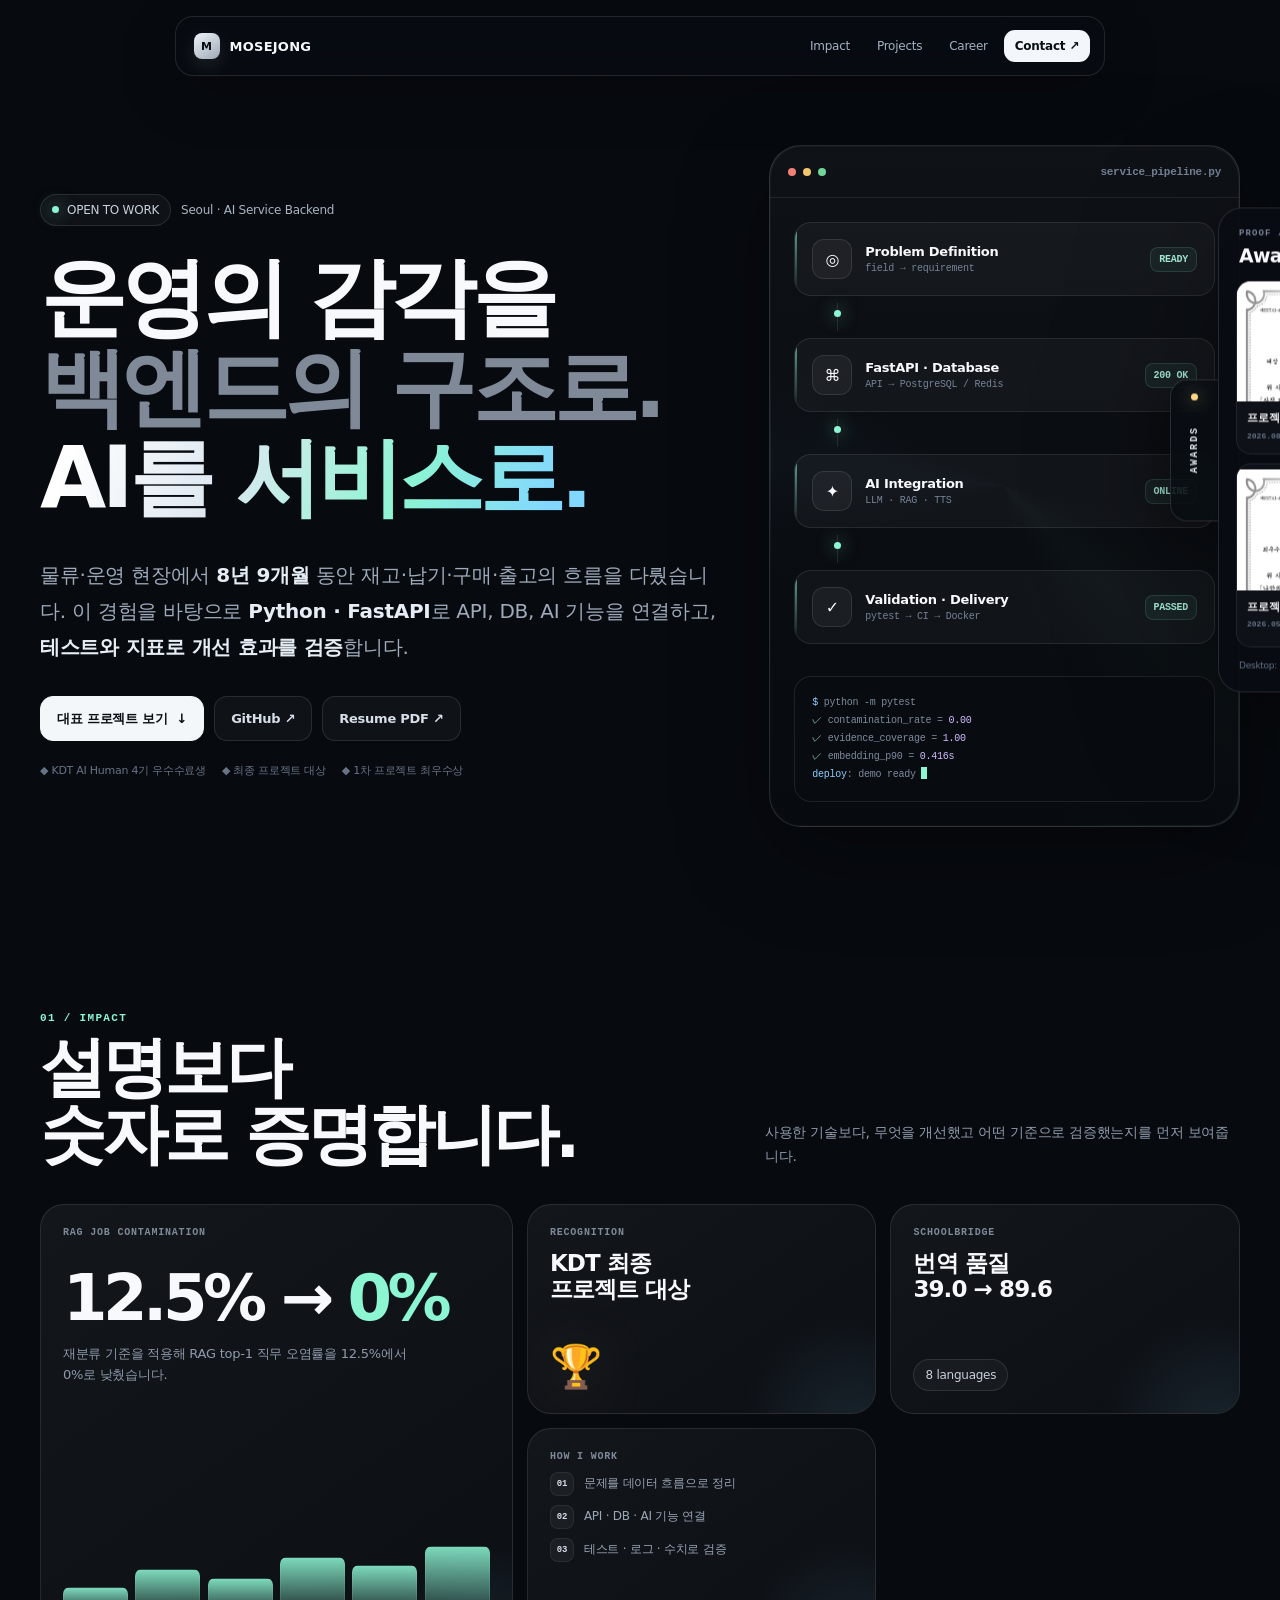
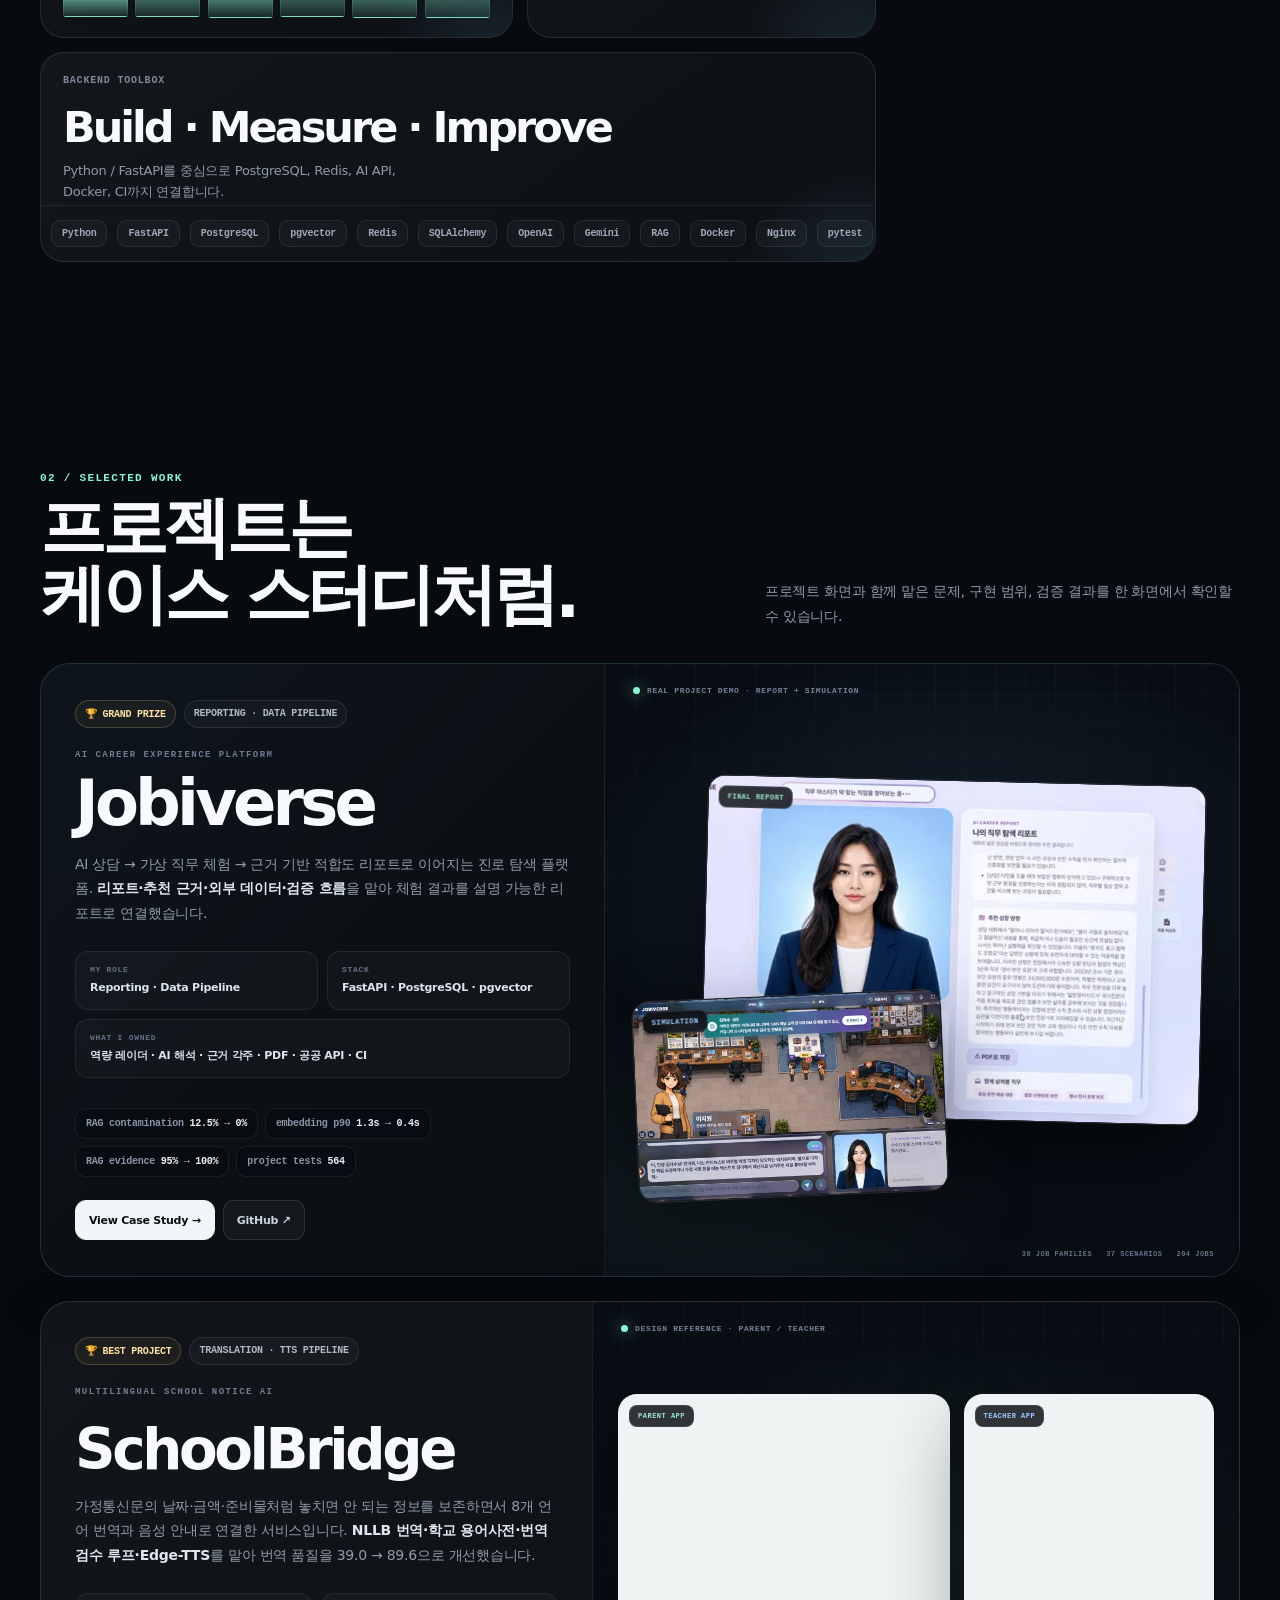
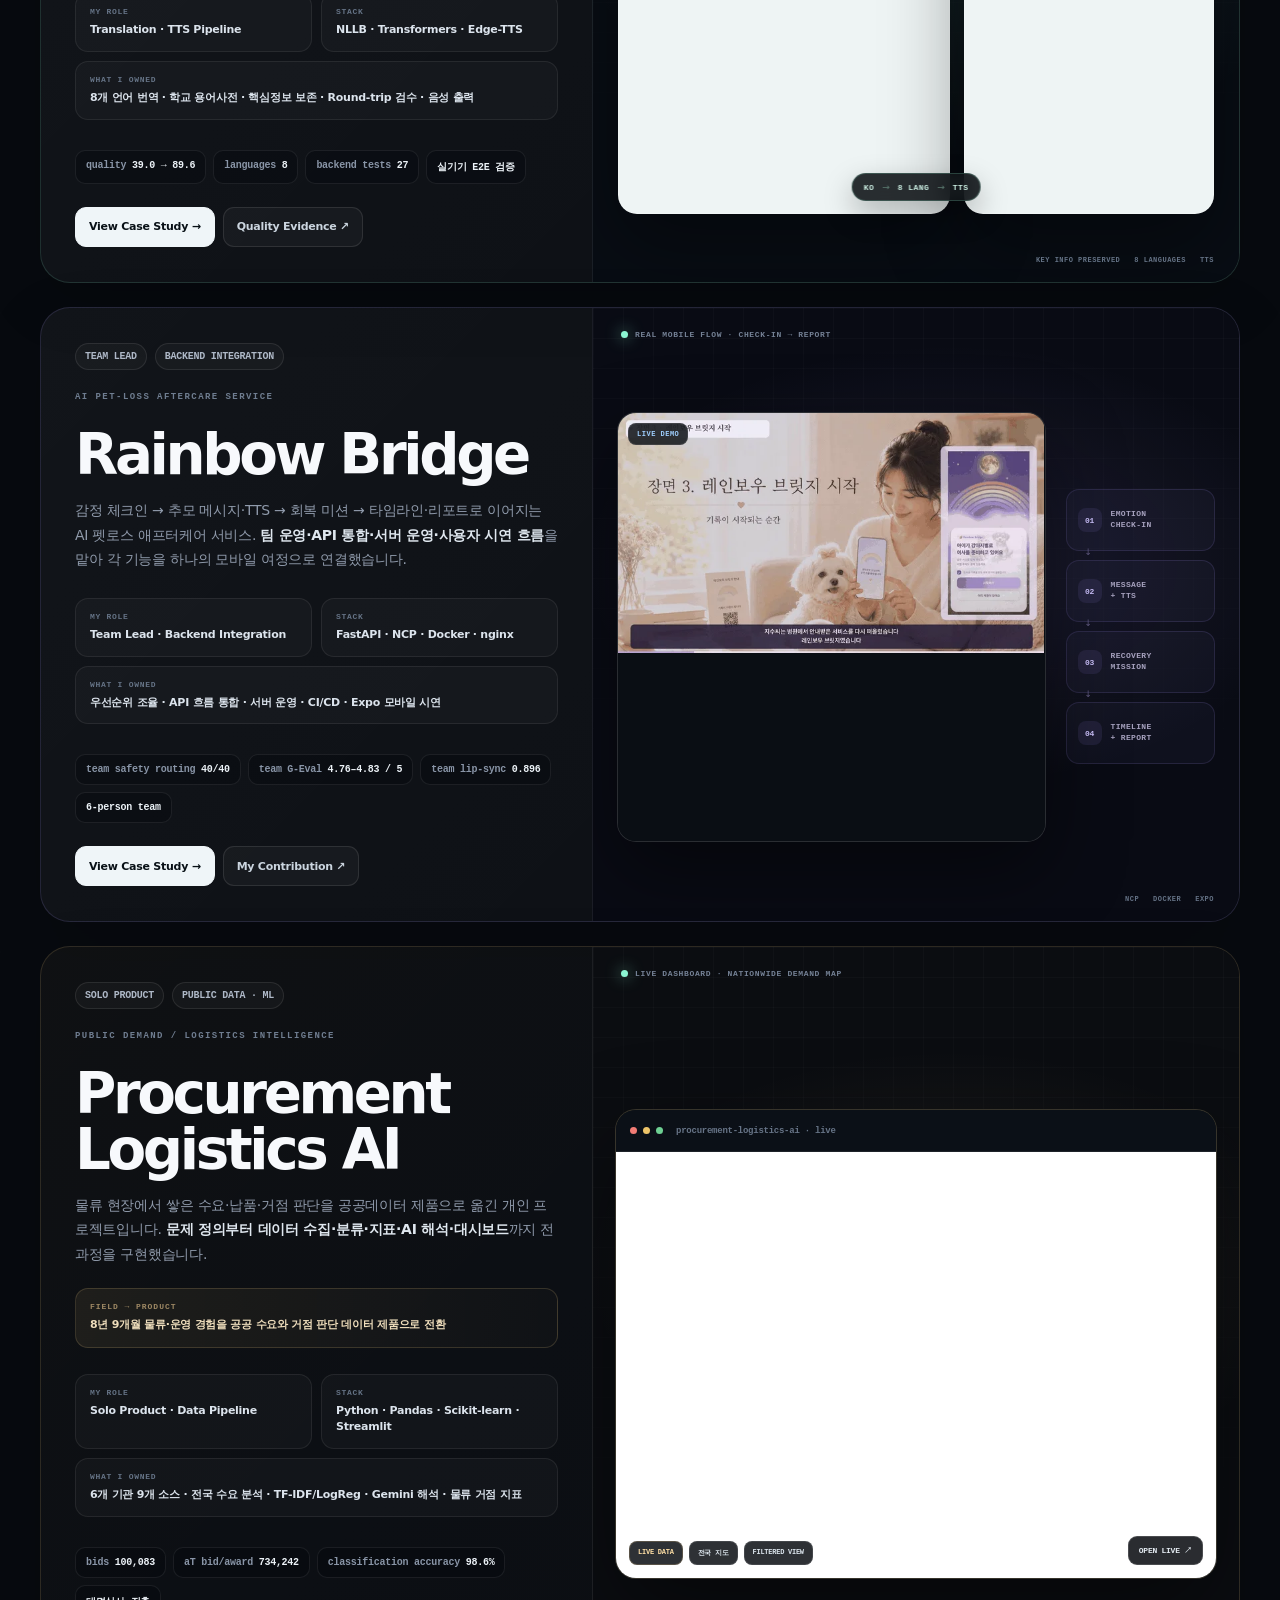
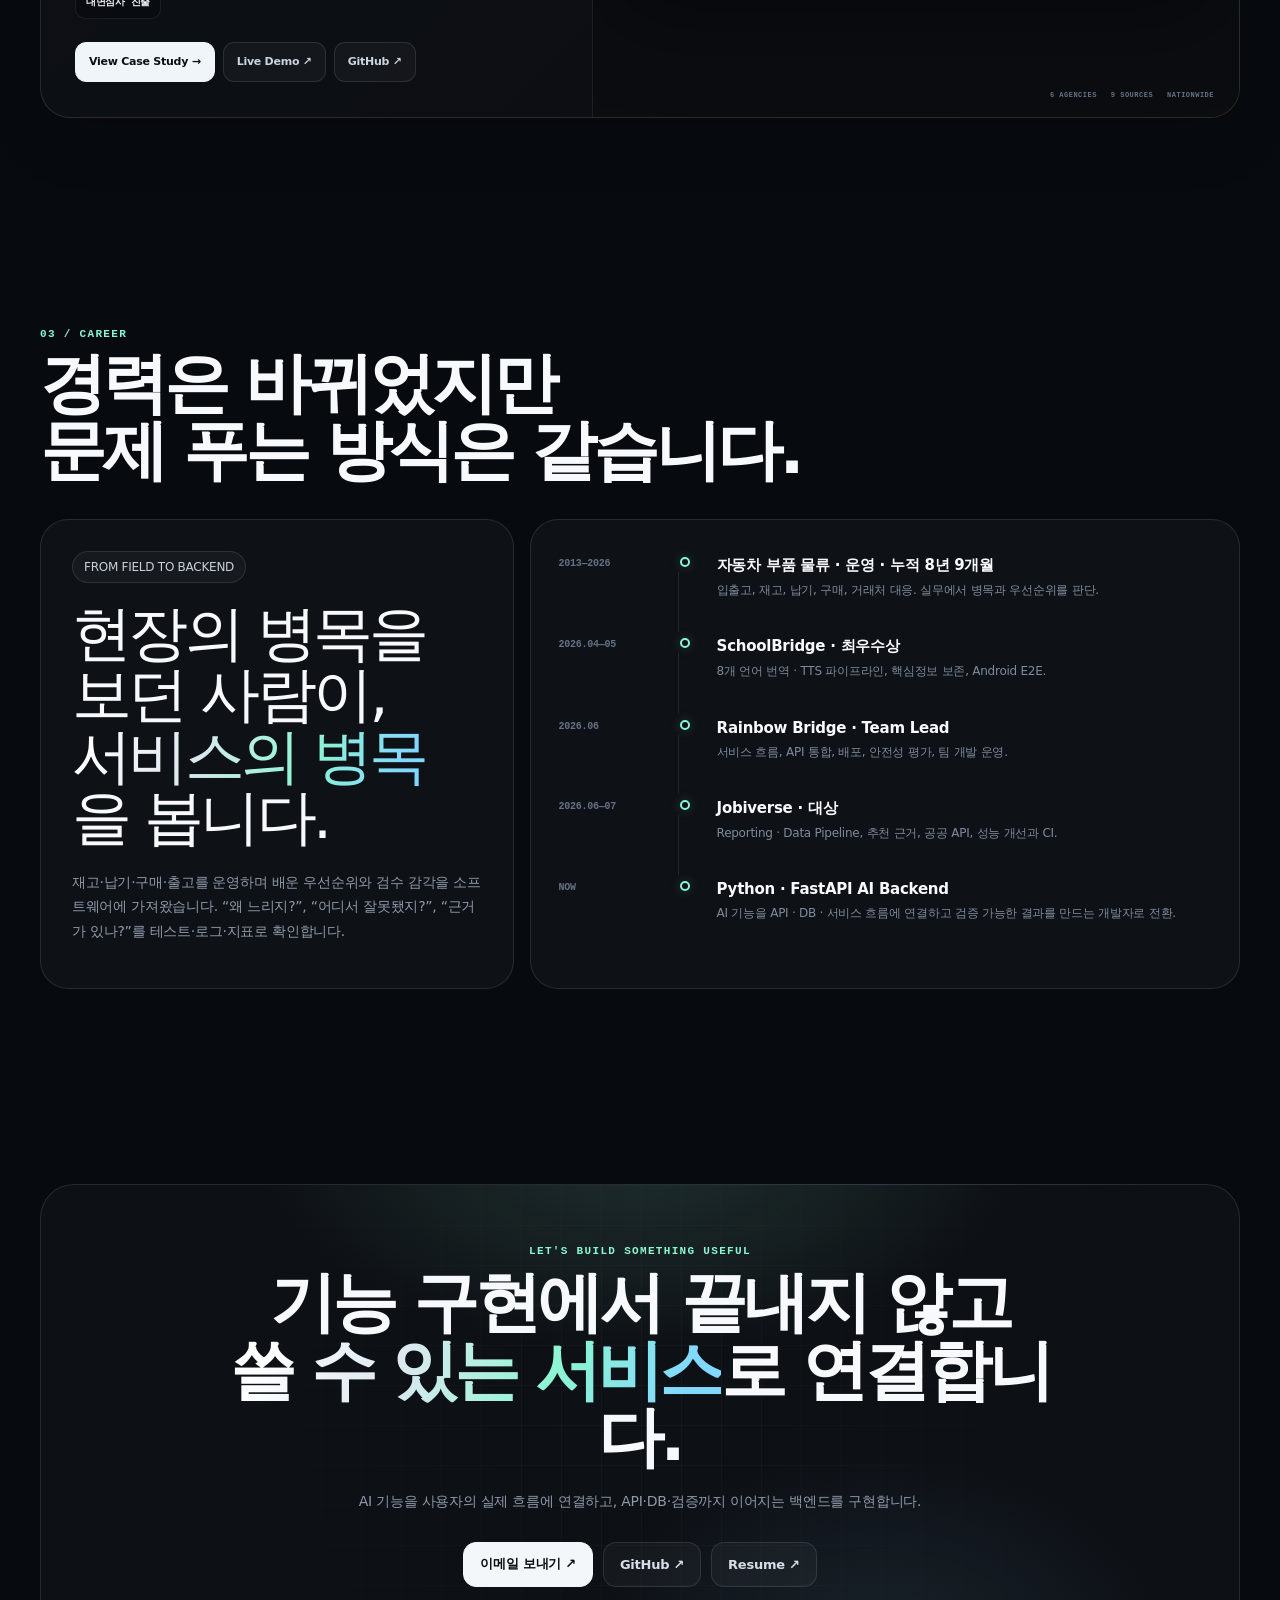
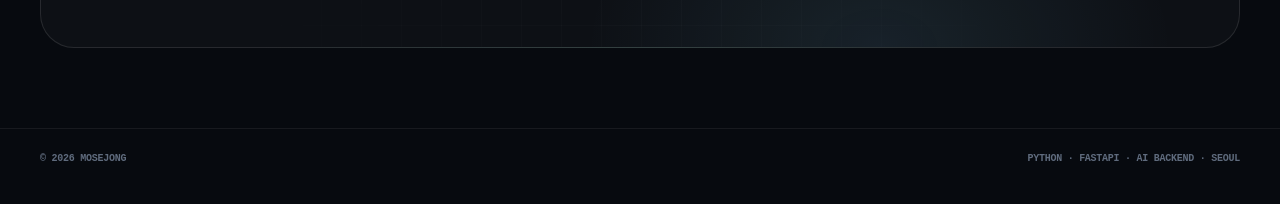
==== index.html @ 91897ea2 "copy: tighten accuracy and ownership wording" ====
<!doctype html>
<html lang="ko">
<head>
  <meta charset="utf-8" />
  <meta name="viewport" content="width=device-width,initial-scale=1,viewport-fit=cover" />
  <meta name="theme-color" content="#070a0f" />
  <meta name="description" content="물류·운영 경험을 바탕으로 Python · FastAPI로 API, DB, AI 기능을 연결하고 테스트와 수치로 검증하는 AI 백엔드 개발자 모세종의 포트폴리오." />
  <meta property="og:title" content="모세종 | Python · FastAPI AI Backend Developer" />
  <meta property="og:description" content="물류·운영 경험을 바탕으로 Python · FastAPI로 API, DB, AI 기능을 연결하고 테스트와 수치로 검증하는 AI 백엔드 개발자 포트폴리오." />
  <title>모세종 | Python · FastAPI AI Backend Developer</title>

  <style>
    :root{
      --bg:#070a0f;
      --bg-soft:#0b1017;
      --panel:rgba(255,255,255,.050);
      --panel-2:rgba(255,255,255,.032);
      --line:rgba(255,255,255,.105);
      --line-strong:rgba(255,255,255,.18);
      --text:#f7f9fc;
      --muted:#95a0b1;
      --muted-2:#657184;
      --mint:#8cf5d2;
      --cyan:#82d7ff;
      --violet:#aa97ff;
      --amber:#ffd68a;
      --pink:#ff9cb0;
      --radius:28px;
      --shadow:0 28px 90px rgba(0,0,0,.35);
      --mx:50vw;
      --my:30vh;
    }
    *{box-sizing:border-box}
    html{scroll-behavior:smooth;background:var(--bg)}
    body{
      margin:0;color:var(--text);background:var(--bg);
      font-family:Inter, Pretendard, "Noto Sans KR", ui-sans-serif, system-ui, -apple-system, BlinkMacSystemFont, "Segoe UI", sans-serif;
      letter-spacing:-.016em;overflow-x:hidden;
    }
    ::selection{background:rgba(140,245,210,.23);color:#fff}
    a{color:inherit;text-decoration:none}
    button,a{ -webkit-tap-highlight-color:transparent }
    .page-noise,.page-grid,.spotlight{position:fixed;inset:0;pointer-events:none}
    .page-grid{
      z-index:-3;opacity:.36;
      background-image:
        linear-gradient(rgba(255,255,255,.035) 1px,transparent 1px),
        linear-gradient(90deg,rgba(255,255,255,.035) 1px,transparent 1px);
      background-size:64px 64px;
      mask-image:linear-gradient(to bottom,rgba(0,0,0,.8),transparent 72%);
    }
    .spotlight{
      z-index:-2;
      background:
        radial-gradient(700px circle at var(--mx) var(--my),rgba(130,215,255,.10),transparent 42%),
        radial-gradient(520px circle at calc(var(--mx) - 220px) calc(var(--my) + 110px),rgba(140,245,210,.075),transparent 44%),
        radial-gradient(720px circle at 88% 3%,rgba(170,151,255,.09),transparent 45%);
    }
    .page-noise{
      z-index:9999;opacity:.18;mix-blend-mode:soft-light;
      background-image:url("data:image/svg+xml,%3Csvg viewBox='0 0 180 180' xmlns='http://www.w3.org/2000/svg'%3E%3Cfilter id='n'%3E%3CfeTurbulence type='fractalNoise' baseFrequency='.92' numOctaves='4' stitchTiles='stitch'/%3E%3C/filter%3E%3Crect width='100%25' height='100%25' filter='url(%23n)' opacity='.10'/%3E%3C/svg%3E")
    }

    .wrap{width:min(1200px,calc(100% - 40px));margin-inline:auto}
    .pill{display:inline-flex;align-items:center;gap:8px;padding:8px 11px;border:1px solid var(--line);border-radius:999px;background:rgba(255,255,255,.035);font-size:12px;color:#c8d0db}
    .dot{width:7px;height:7px;border-radius:50%;background:var(--mint);box-shadow:0 0 18px rgba(140,245,210,.9)}
    .nav{
      position:fixed;top:16px;left:50%;transform:translateX(-50%);z-index:60;width:min(930px,calc(100% - 28px));
      border:1px solid rgba(255,255,255,.11);background:rgba(9,13,19,.66);backdrop-filter:blur(20px) saturate(1.2);
      border-radius:18px;box-shadow:0 18px 55px rgba(0,0,0,.22)
    }
    .nav-in{height:58px;padding:0 14px 0 18px;display:flex;align-items:center;justify-content:space-between}
    .brand{display:flex;align-items:center;gap:10px;font-weight:900;font-size:13px;letter-spacing:.02em}
    .brand-mark{width:26px;height:26px;border-radius:8px;display:grid;place-items:center;background:linear-gradient(145deg,#eef3f7,#9ea8b7);color:#080b10;font-size:11px;box-shadow:0 7px 20px rgba(255,255,255,.10)}
    .nav-links{display:flex;align-items:center;gap:5px}
    .nav-links a{padding:9px 11px;border-radius:11px;color:#a7b1bf;font-size:12px;transition:.2s}
    .nav-links a:hover{color:#fff;background:rgba(255,255,255,.055)}
    .nav-links .contact{color:#091015;background:#f3f7fb;font-weight:800}
    .nav-links .contact:hover{color:#091015;background:#fff}

    .hero{min-height:100svh;padding:145px 0 80px;display:flex;align-items:center}
    .hero-grid{display:grid;grid-template-columns:1.18fr .82fr;gap:52px;align-items:center}
    .hero-kicker{display:flex;align-items:center;gap:10px;margin-bottom:24px}
    .hero-kicker span:last-child{font-size:12px;color:#aab5c3}
    h1{
      margin:0;font-size:clamp(54px,7.6vw,108px);line-height:.94;letter-spacing:-.072em;font-weight:900;max-width:860px
    }
    .hero-muted{color:#7f8998}
    .hero-accent{
      background:linear-gradient(110deg,#fff 6%,#dfe8f1 34%,var(--mint) 66%,var(--cyan) 92%);
      -webkit-background-clip:text;background-clip:text;color:transparent
    }
    .hero-copy{font-size:clamp(16px,1.7vw,20px);line-height:1.8;color:#9faaba;max-width:720px;margin:28px 0 31px}
    .hero-copy strong{color:#e6edf4;font-weight:700}
    .hero-actions{display:flex;gap:10px;flex-wrap:wrap}
    .btn{
      display:inline-flex;align-items:center;justify-content:center;gap:9px;min-height:45px;padding:0 16px;border-radius:13px;
      border:1px solid var(--line);font-weight:800;font-size:13px;transition:.22s cubic-bezier(.2,.8,.2,1)
    }
    .btn.primary{background:#f4f7fa;color:#0a0e13;border-color:#f4f7fa}
    .btn.ghost{background:rgba(255,255,255,.035);color:#d7dee8}
    .btn:hover{transform:translateY(-2px);box-shadow:0 13px 35px rgba(0,0,0,.28)}
    .micro{margin-top:22px;color:#687486;font-size:11px;display:flex;gap:16px;flex-wrap:wrap}
    .micro span{display:inline-flex;align-items:center;gap:6px}
    .micro svg{opacity:.65}

    .system-card{
      border-radius:32px;border:1px solid var(--line);background:
        linear-gradient(180deg,rgba(255,255,255,.07),rgba(255,255,255,.022));
      box-shadow:var(--shadow);overflow:hidden;position:relative;min-height:610px;isolation:isolate
    }
    .system-card:before{
      content:"";position:absolute;inset:-35%;z-index:-2;
      background:conic-gradient(from 20deg,transparent 0 22%,rgba(140,245,210,.10),transparent 42% 64%,rgba(130,215,255,.09),transparent 78%);
      animation:slowSpin 26s linear infinite
    }
    .system-card:after{
      content:"";position:absolute;inset:1px;border-radius:31px;z-index:-1;
      background:linear-gradient(180deg,rgba(7,10,15,.55),rgba(7,10,15,.88))
    }
    @keyframes slowSpin{to{transform:rotate(360deg)}}
    .windowbar{height:52px;border-bottom:1px solid rgba(255,255,255,.08);display:flex;align-items:center;justify-content:space-between;padding:0 18px}
    .lights{display:flex;gap:7px}.lights i{width:8px;height:8px;border-radius:50%;background:#3c4654}.lights i:nth-child(1){background:#f47f77}.lights i:nth-child(2){background:#f0c66f}.lights i:nth-child(3){background:#71d59a}
    .windowbar span{font:600 11px ui-monospace,SFMono-Regular,Menlo,monospace;color:#748094}
    .pipeline{padding:24px;display:grid;gap:14px}
    .node{
      border:1px solid rgba(255,255,255,.09);background:rgba(255,255,255,.036);border-radius:17px;padding:16px 17px;
      display:grid;grid-template-columns:40px 1fr auto;gap:13px;align-items:center;position:relative;overflow:hidden
    }
    .node:before{
      content:"";position:absolute;left:0;top:0;bottom:0;width:2px;background:linear-gradient(var(--mint),transparent);
      opacity:.65
    }
    .node-icon{width:40px;height:40px;border-radius:12px;border:1px solid rgba(255,255,255,.10);display:grid;place-items:center;background:rgba(255,255,255,.045);font-size:16px}
    .node strong{display:block;font-size:13px;margin-bottom:4px}
    .node small{display:block;color:#778397;font:500 10px ui-monospace,SFMono-Regular,Menlo,monospace}
    .node-state{font:700 10px ui-monospace,SFMono-Regular,Menlo,monospace;color:#a9f1d8;padding:6px 8px;border-radius:8px;background:rgba(140,245,210,.06);border:1px solid rgba(140,245,210,.14)}
    .flow-line{height:14px;position:relative}
    .flow-line:before{content:"";position:absolute;left:43px;top:-7px;bottom:-7px;width:1px;background:rgba(255,255,255,.10)}
    .flow-line:after{
      content:"";position:absolute;left:40px;top:0;width:7px;height:7px;border-radius:50%;background:var(--mint);
      box-shadow:0 0 18px rgba(140,245,210,.8);animation:flow 1.6s ease-in-out infinite
    }
    @keyframes flow{0%,100%{transform:translateY(-6px);opacity:.45}50%{transform:translateY(8px);opacity:1}}
    .console{
      margin:8px 24px 24px;border-radius:17px;border:1px solid rgba(255,255,255,.09);background:#080b10;padding:17px;
      font:500 10px/1.8 ui-monospace,SFMono-Regular,Menlo,monospace;color:#7f8b9d
    }
    .console .ok{color:#9fe7cc}.console .key{color:#8fcfff}.console .num{color:#d2bbff}
    .cursor{display:inline-block;width:6px;height:12px;background:#8cf5d2;vertical-align:-2px;animation:blink 1s steps(2) infinite}
    @keyframes blink{50%{opacity:0}}

    .section{padding:105px 0}
    .section-top{display:flex;align-items:flex-end;justify-content:space-between;gap:30px;margin-bottom:35px}
    .section-kicker{font:800 11px ui-monospace,SFMono-Regular,Menlo,monospace;color:var(--mint);letter-spacing:.12em;text-transform:uppercase}
    h2{font-size:clamp(36px,5.2vw,66px);line-height:1.02;letter-spacing:-.06em;margin:10px 0 0}
    .section-note{max-width:475px;color:#8f9aaa;font-size:14px;line-height:1.75;margin:0}
    .bento{display:grid;grid-template-columns:1.15fr .85fr .85fr;grid-auto-rows:210px;gap:14px}
    .bento-card{
      border:1px solid var(--line);border-radius:24px;background:linear-gradient(145deg,rgba(255,255,255,.052),rgba(255,255,255,.025));
      padding:22px;position:relative;overflow:hidden
    }
    .bento-card:after{content:"";position:absolute;width:260px;height:260px;border-radius:50%;right:-110px;bottom:-150px;background:radial-gradient(circle,rgba(130,215,255,.11),transparent 65%)}
    .bento-card.big{grid-row:span 2}
    .bento-card.wide{grid-column:span 2}
    .bento-label{font:700 10px ui-monospace,SFMono-Regular,Menlo,monospace;color:#7f8a99;text-transform:uppercase;letter-spacing:.08em}
    .impact{font-size:clamp(42px,5vw,78px);letter-spacing:-.07em;font-weight:900;margin-top:23px}
    .impact small{font-size:.33em;color:#788496;font-weight:700;margin-left:4px}
    .impact .accent{color:var(--mint)}
    .bento-copy{color:#8f9aab;font-size:13px;line-height:1.65;margin-top:8px;max-width:360px}
    .chart{position:absolute;left:22px;right:22px;bottom:19px;height:72px;display:flex;align-items:flex-end;gap:7px}
    .bar{flex:1;border-radius:7px 7px 3px 3px;background:linear-gradient(180deg,rgba(140,245,210,.88),rgba(140,245,210,.10));border:1px solid rgba(140,245,210,.13);transform-origin:bottom;animation:bars 1.1s cubic-bezier(.2,.8,.2,1) both}
    .bar:nth-child(1){height:42%;animation-delay:.02s}.bar:nth-child(2){height:67%;animation-delay:.06s}.bar:nth-child(3){height:55%;animation-delay:.10s}.bar:nth-child(4){height:84%;animation-delay:.14s}.bar:nth-child(5){height:73%;animation-delay:.18s}.bar:nth-child(6){height:100%;animation-delay:.22s}
    @keyframes bars{from{transform:scaleY(.08);opacity:.2}}
    .award-card{display:flex;flex-direction:column;justify-content:space-between}
    .award-title{font-size:23px;line-height:1.15;letter-spacing:-.04em;font-weight:850;margin-top:12px}
    .award-card .trophy{font-size:42px;filter:drop-shadow(0 8px 28px rgba(255,214,138,.13))}
    .workstyle{display:flex;flex-direction:column;justify-content:space-between}
    .steps{display:grid;gap:9px;margin-top:10px}
    .step{display:flex;align-items:center;gap:10px;color:#9aa5b5;font-size:12px}
    .step i{width:24px;height:24px;border-radius:8px;display:grid;place-items:center;font-style:normal;background:rgba(255,255,255,.045);border:1px solid rgba(255,255,255,.07);color:#d7dee8;font:700 9px ui-monospace,SFMono-Regular,Menlo,monospace}
    .stack-strip{position:absolute;left:0;right:0;bottom:0;border-top:1px solid rgba(255,255,255,.07);padding:14px 0;overflow:hidden;white-space:nowrap}
    .marquee{display:inline-flex;gap:10px;animation:marquee 23s linear infinite;padding-left:10px}
    .tech{padding:7px 10px;border:1px solid rgba(255,255,255,.085);background:rgba(255,255,255,.03);border-radius:9px;color:#9ea9b9;font:600 10px ui-monospace,SFMono-Regular,Menlo,monospace}
    @keyframes marquee{to{transform:translateX(-50%)}}

    .project-list{display:grid;gap:18px}
    .project{
      min-height:430px;border:1px solid var(--line);border-radius:30px;background:linear-gradient(145deg,rgba(255,255,255,.055),rgba(255,255,255,.025));
      display:grid;grid-template-columns:.96fr 1.04fr;overflow:hidden;position:relative;transition:.3s cubic-bezier(.2,.8,.2,1);transform-style:preserve-3d
    }
    .project:hover{border-color:var(--line-strong);box-shadow:0 30px 85px rgba(0,0,0,.30)}
    .project-copy{padding:34px;display:flex;flex-direction:column;justify-content:space-between;position:relative;z-index:2}
    .project-meta{display:flex;gap:8px;flex-wrap:wrap}
    .tag{padding:7px 9px;border:1px solid rgba(255,255,255,.09);border-radius:999px;background:rgba(255,255,255,.03);color:#aeb8c7;font:650 10px ui-monospace,SFMono-Regular,Menlo,monospace}
    .tag.gold{color:#ffe0a6;border-color:rgba(255,214,138,.20);background:rgba(255,214,138,.055)}
    .project h3{font-size:clamp(34px,4.4vw,57px);letter-spacing:-.06em;line-height:.98;margin:25px 0 16px}
    .project p{margin:0;color:#909bac;font-size:14px;line-height:1.75;max-width:530px}
    .project-metrics{display:flex;flex-wrap:wrap;gap:8px;margin-top:30px}
    .metric{padding:9px 10px;border-radius:10px;border:1px solid rgba(255,255,255,.075);background:rgba(0,0,0,.19);color:#8995a7;font:600 10px ui-monospace,SFMono-Regular,Menlo,monospace}
    .metric b{color:#edf3f8}
    .arrow{position:absolute;left:34px;bottom:28px;width:44px;height:44px;border:1px solid rgba(255,255,255,.1);background:rgba(255,255,255,.035);border-radius:50%;display:grid;place-items:center;transition:.25s}
    .project:hover .arrow{background:#fff;color:#090d13;transform:translate(3px,-3px)}
    .project-visual{
      position:relative;border-left:1px solid rgba(255,255,255,.075);min-height:430px;
      background:
        radial-gradient(500px 260px at 60% 28%,rgba(130,215,255,.10),transparent 65%),
        linear-gradient(180deg,rgba(255,255,255,.017),rgba(0,0,0,.12));
      display:grid;place-items:center;padding:30px;overflow:hidden
    }
    .project:nth-child(2) .project-visual{background:radial-gradient(500px 300px at 58% 35%,rgba(140,245,210,.11),transparent 64%),linear-gradient(180deg,rgba(255,255,255,.017),rgba(0,0,0,.12))}
    .project:nth-child(3) .project-visual{background:radial-gradient(500px 300px at 58% 35%,rgba(170,151,255,.12),transparent 64%),linear-gradient(180deg,rgba(255,255,255,.017),rgba(0,0,0,.12))}
    .project:nth-child(4) .project-visual{background:radial-gradient(500px 300px at 58% 35%,rgba(255,214,138,.10),transparent 64%),linear-gradient(180deg,rgba(255,255,255,.017),rgba(0,0,0,.12))}
    .mock{
      width:min(100%,560px);aspect-ratio:1.22;border-radius:22px;border:1px solid rgba(255,255,255,.12);background:#0a0e14;
      box-shadow:0 28px 70px rgba(0,0,0,.38);padding:12px;transform:perspective(900px) rotateY(-7deg) rotateX(2deg) rotateZ(1deg);transition:.4s cubic-bezier(.2,.8,.2,1)
    }
    .project:hover .mock{transform:perspective(900px) rotateY(-3deg) rotateX(0) rotateZ(0) translateY(-5px)}
    .mock-top{height:30px;border-radius:10px;background:#0d131c;border:1px solid rgba(255,255,255,.065);display:flex;align-items:center;padding:0 10px;gap:6px}
    .mock-top i{width:6px;height:6px;border-radius:50%;background:#3c4654}
    .mock-body{height:calc(100% - 38px);margin-top:8px;display:grid;grid-template-columns:94px 1fr;gap:8px}
    .sidebar,.content,.mini{border:1px solid rgba(255,255,255,.065);background:rgba(255,255,255,.027);border-radius:11px}
    .sidebar{padding:10px;display:grid;align-content:start;gap:8px}
    .side-line{height:8px;border-radius:4px;background:#202936}.side-line:nth-child(2){width:74%}.side-line:nth-child(3){width:88%}.side-line.active{background:rgba(130,215,255,.5)}
    .content{padding:10px;display:grid;grid-template-rows:36% 1fr;gap:8px}
    .hero-pane{border-radius:9px;border:1px solid rgba(255,255,255,.055);background:linear-gradient(120deg,rgba(130,215,255,.12),rgba(140,245,210,.04));display:flex;align-items:end;padding:9px}
    .hero-pane b{font-size:11px}.hero-pane span{display:block;color:#6f7c8e;font-size:7px;margin-top:3px}
    .mini-grid{display:grid;grid-template-columns:1fr 1fr;gap:8px}
    .mini{padding:8px;display:flex;flex-direction:column;justify-content:space-between}
    .mini span{font-size:7px;color:#667387}.mini strong{font-size:13px}
    .radar{width:52px;height:52px;margin:auto;position:relative}
    .radar svg{width:100%;height:100%}
    .chat-ui{display:grid;gap:8px}
    .bubble{padding:8px 9px;border-radius:10px;border:1px solid rgba(255,255,255,.07);font-size:7px;color:#8491a2;background:rgba(255,255,255,.025)}
    .bubble.me{margin-left:24px;background:rgba(140,245,210,.06);color:#a4cbbd}
    .lang-row{display:flex;gap:5px;flex-wrap:wrap}.lang-row span{font:700 6px ui-monospace,monospace;padding:4px 5px;border-radius:5px;background:#111823;color:#8490a1}
    .care-card{height:100%;display:grid;grid-template-rows:auto 1fr auto;gap:8px}
    .care-orb{width:78px;height:78px;border-radius:50%;margin:auto;background:radial-gradient(circle at 35% 30%,#d8cbff,#8f7ddd 34%,#1a1730 67%);box-shadow:0 0 45px rgba(170,151,255,.22)}
    .care-bars{display:grid;gap:5px}.care-bars i{height:7px;border-radius:6px;background:#181e29}.care-bars i:nth-child(2){width:82%}.care-bars i:nth-child(3){width:66%}
    .map{height:100%;border-radius:9px;background:
      radial-gradient(circle at 26% 54%,rgba(255,214,138,.75) 0 2px,transparent 3px),
      radial-gradient(circle at 48% 38%,rgba(255,214,138,.70) 0 3px,transparent 4px),
      radial-gradient(circle at 66% 66%,rgba(255,214,138,.60) 0 2px,transparent 3px),
      radial-gradient(circle at 78% 28%,rgba(255,214,138,.52) 0 2px,transparent 3px),
      linear-gradient(rgba(255,255,255,.04) 1px,transparent 1px),
      linear-gradient(90deg,rgba(255,255,255,.04) 1px,transparent 1px),
      #0b1119;background-size:auto,auto,auto,auto,22px 22px,22px 22px,auto;position:relative;overflow:hidden}
    .map:after{content:"";position:absolute;inset:20% 12%;border:1px dashed rgba(255,214,138,.20);border-radius:50% 43% 55% 48%;transform:rotate(-9deg)}
    .map-stat{position:absolute;right:8px;bottom:8px;padding:7px 8px;border-radius:8px;background:rgba(7,10,15,.84);border:1px solid rgba(255,255,255,.08);font:700 7px ui-monospace,monospace;color:#d8c18f}

    .career-grid{display:grid;grid-template-columns:.8fr 1.2fr;gap:16px}
    .manifesto,.timeline{border:1px solid var(--line);border-radius:28px;background:var(--panel-2)}
    .manifesto{padding:31px;display:flex;flex-direction:column;justify-content:space-between;min-height:470px}
    .manifesto-title{font-size:clamp(36px,4.7vw,60px);letter-spacing:-.06em;line-height:1.02;margin-top:20px}
    .manifesto p{color:#8f9aab;line-height:1.75;font-size:14px}
    .timeline{padding:28px}
    .time-item{display:grid;grid-template-columns:108px 24px 1fr;gap:13px;position:relative;padding:8px 0 29px}
    .time-item:last-child{padding-bottom:4px}
    .time-item:not(:last-child):after{content:"";position:absolute;left:119px;top:24px;bottom:-3px;width:1px;background:rgba(255,255,255,.085)}
    .time-year{font:700 10px ui-monospace,SFMono-Regular,Menlo,monospace;color:#657184;padding-top:2px}
    .time-dot{width:10px;height:10px;margin-top:1px;border-radius:50%;background:#0c1219;border:2px solid var(--mint);box-shadow:0 0 12px rgba(140,245,210,.22);z-index:2}
    .time-content strong{display:block;font-size:15px;margin-bottom:6px}
    .time-content p{margin:0;color:#7f8b9d;font-size:12px;line-height:1.6}

    .cta{padding:90px 0 80px}
    .cta-box{
      min-height:430px;border:1px solid var(--line);border-radius:34px;padding:60px 30px;display:grid;place-items:center;text-align:center;position:relative;overflow:hidden;
      background:
        radial-gradient(600px 330px at 50% -10%,rgba(140,245,210,.14),transparent 65%),
        radial-gradient(420px 280px at 70% 100%,rgba(130,215,255,.09),transparent 70%),
        rgba(255,255,255,.027)
    }
    .cta-box:before{content:"";position:absolute;inset:0;background-image:linear-gradient(rgba(255,255,255,.03) 1px,transparent 1px),linear-gradient(90deg,rgba(255,255,255,.03) 1px,transparent 1px);background-size:40px 40px;mask-image:radial-gradient(circle at 50% 50%,#000,transparent 76%)}
    .cta-inner{position:relative;z-index:2}
    .cta h2{max-width:850px;margin:12px auto 18px}
    .cta p{max-width:630px;margin:0 auto 28px;color:#8f9aab;line-height:1.75;font-size:14px}
    footer{padding:24px 0 38px;border-top:1px solid rgba(255,255,255,.065);color:#5f6b7d;font:600 10px ui-monospace,SFMono-Regular,Menlo,monospace}
    .footer-in{display:flex;justify-content:space-between;gap:20px;flex-wrap:wrap}
    .reveal{opacity:0;transform:translateY(20px);transition:opacity .7s ease,transform .7s cubic-bezier(.2,.8,.2,1)}
    .reveal.show{opacity:1;transform:none}

    @media(max-width:980px){
      .hero-grid{grid-template-columns:1fr;gap:44px}
      .system-card{min-height:auto}
      .bento{grid-template-columns:1fr 1fr;grid-auto-rows:200px}
      .bento-card.big{grid-row:span 1}
      .bento-card.wide{grid-column:span 2}
      .project{grid-template-columns:1fr}
      .project-visual{border-left:0;border-top:1px solid rgba(255,255,255,.075)}
      .career-grid{grid-template-columns:1fr}
      .manifesto{min-height:360px}
    }
    @media(max-width:680px){
      .wrap{width:min(100% - 24px,1200px)}
      .nav{top:10px;width:calc(100% - 20px)}
      .nav-links a:not(.contact){display:none}
      .hero{padding:118px 0 52px;min-height:auto}
      h1{font-size:52px}
      .hero-copy{font-size:16px}
      .system-card{border-radius:25px}
      .pipeline{padding:17px}.console{margin:5px 17px 17px}
      .section{padding:76px 0}
      .section-top{display:block}.section-note{margin-top:17px}
      .bento{grid-template-columns:1fr;grid-auto-rows:auto}
      .bento-card,.bento-card.big,.bento-card.wide{grid-column:auto;grid-row:auto;min-height:190px}
      .bento-card.wide{min-height:230px}
      .project{min-height:0;border-radius:24px}
      .project-copy{padding:24px 22px 82px}
      .project h3{font-size:38px}
      .project-visual{min-height:330px;padding:19px}
      .mock{transform:none}.project:hover .mock{transform:translateY(-4px)}
      .arrow{left:22px;bottom:24px}
      .time-item{grid-template-columns:74px 18px 1fr;gap:11px}
      .time-item:not(:last-child):after{left:82px}
      .cta{padding-top:65px}
      .cta-box{min-height:390px;padding:48px 18px}
    }
    @media(prefers-reduced-motion:reduce){
      *,*:before,*:after{animation:none!important;scroll-behavior:auto!important;transition:none!important}
      .reveal{opacity:1;transform:none}
    }


    /* HERO_TITLE_CLIP_FIX_V13 */
    .hero h1{
      font-size:clamp(50px,6.7vw,96px);
      line-height:1.045;
      letter-spacing:-.055em;
      max-width:none;
      white-space:nowrap;
      overflow:visible;
      padding-block:.04em .08em;
    }
    .hero,.hero-grid,.hero-grid>div{overflow:visible}
    @media(max-width:980px){
      .hero h1{font-size:clamp(46px,9vw,82px);line-height:1.06;letter-spacing:-.05em}
    }
    @media(max-width:680px){
      .hero h1{font-size:clamp(33px,9.1vw,54px);line-height:1.09;letter-spacing:-.038em}
    }

    /* Awards side dock */
    .awards-dock{
      position:fixed;right:14px;top:50%;z-index:75;width:390px;
      transform:translate(342px,-50%);
      transition:transform .38s cubic-bezier(.2,.8,.2,1);
      filter:drop-shadow(0 24px 70px rgba(0,0,0,.34));
    }
    .awards-dock:hover,.awards-dock:focus-within,.awards-dock.open{transform:translate(0,-50%)}
    .awards-tab{
      position:absolute;left:-48px;top:50%;transform:translateY(-50%);
      width:48px;height:142px;border:1px solid rgba(255,255,255,.13);border-right:0;
      border-radius:17px 0 0 17px;background:rgba(10,14,20,.88);backdrop-filter:blur(18px);
      color:#dce4ed;display:flex;align-items:center;justify-content:center;cursor:pointer;
      box-shadow:-12px 14px 42px rgba(0,0,0,.22)
    }
    .awards-tab span{
      writing-mode:vertical-rl;transform:rotate(180deg);
      font:800 10px ui-monospace,SFMono-Regular,Menlo,monospace;letter-spacing:.18em
    }
    .awards-tab i{
      position:absolute;top:13px;width:7px;height:7px;border-radius:50%;background:var(--amber);
      box-shadow:0 0 18px rgba(255,214,138,.75)
    }
    .awards-panel{
      border:1px solid rgba(255,255,255,.12);border-radius:24px;background:rgba(9,13,19,.92);
      backdrop-filter:blur(24px) saturate(1.18);padding:17px;overflow:hidden
    }
    .awards-head{display:flex;align-items:flex-start;justify-content:space-between;gap:14px;padding:3px 3px 14px}
    .awards-head small{display:block;color:#788496;font:700 9px ui-monospace,SFMono-Regular,Menlo,monospace;letter-spacing:.12em;margin-bottom:6px}
    .awards-head strong{font-size:19px;letter-spacing:-.04em}
    .awards-count{padding:6px 8px;border:1px solid rgba(255,255,255,.08);border-radius:999px;color:#8996a7;font:700 9px ui-monospace,monospace}
    .award-grid{display:grid;grid-template-columns:1fr 1fr;gap:9px}
    .award-item{
      appearance:none;padding:0;text-align:left;color:inherit;font:inherit;cursor:pointer;
      border:1px solid rgba(255,255,255,.085);border-radius:15px;background:rgba(255,255,255,.026);
      overflow:hidden;transition:.23s cubic-bezier(.2,.8,.2,1)
    }
    .award-item:hover{transform:translateY(-3px);border-color:rgba(255,214,138,.24);background:rgba(255,255,255,.045)}
    .award-thumb{aspect-ratio:1.415/1;overflow:hidden;background:#eef0f2;position:relative}
    .award-thumb img{width:100%;height:100%;object-fit:cover;object-position:top center;display:block;transition:transform .28s ease}
    .award-item:hover .award-thumb img{transform:scale(1.035)}
    .award-thumb:after{
      content:"VIEW";position:absolute;right:7px;bottom:7px;padding:4px 6px;border-radius:6px;
      background:rgba(7,10,15,.76);color:#dfe6ee;font:800 7px ui-monospace,monospace;
      letter-spacing:.08em;opacity:0;transition:.2s
    }
    .award-item:hover .award-thumb:after{opacity:1}
    .award-info{padding:10px 10px 11px}
    .award-info b{display:block;font-size:11px;line-height:1.35;margin-bottom:4px}
    .award-info span{display:block;color:#667386;font:650 8px ui-monospace,monospace;line-height:1.4}
    .awards-foot{padding:12px 3px 1px;color:#647184;font-size:9px;line-height:1.55}
    .award-modal{
      position:fixed;inset:0;z-index:120;display:none;align-items:center;justify-content:center;padding:28px;
      background:rgba(3,6,10,.84);backdrop-filter:blur(14px)
    }
    .award-modal.open{display:flex}
    .award-modal-card{
      width:min(760px,96vw);max-height:92vh;position:relative;border:1px solid rgba(255,255,255,.14);
      border-radius:24px;background:#0b0f15;box-shadow:0 35px 120px rgba(0,0,0,.58);padding:13px
    }
    .award-modal-card img{display:block;width:100%;max-height:calc(92vh - 26px);object-fit:contain;border-radius:14px;background:#fff}
    .award-modal-close{
      position:absolute;right:-13px;top:-13px;width:38px;height:38px;border:1px solid rgba(255,255,255,.15);
      border-radius:50%;background:#10161f;color:#fff;display:grid;place-items:center;font-size:18px;cursor:pointer;
      box-shadow:0 12px 30px rgba(0,0,0,.38)
    }
    @media(max-width:680px){
      .awards-dock{
        right:12px;top:auto;bottom:14px;width:min(360px,calc(100vw - 24px));
        transform:translateY(100%)
      }
      .awards-dock:hover{transform:translateY(100%)}
      .awards-dock.open{transform:translateY(0)}
      .awards-tab{
        left:auto;right:0;top:-49px;transform:none;width:114px;height:42px;
        border:1px solid rgba(255,255,255,.13);border-bottom:0;border-radius:14px 14px 0 0
      }
      .awards-tab span{writing-mode:horizontal-tb;transform:none;letter-spacing:.10em}
      .awards-tab i{left:10px;top:50%;transform:translateY(-50%)}
      .awards-panel{border-radius:20px}
      .award-modal{padding:13px}
      .award-modal-close{right:5px;top:5px}
    }

  
    /* Featured real-project case study */
    .project-featured-real{min-height:560px;grid-template-columns:.9fr 1.1fr;border-color:rgba(130,215,255,.16);background:linear-gradient(135deg,rgba(130,215,255,.055),rgba(255,255,255,.025) 42%,rgba(140,245,210,.025))}
    .project-featured-real .project-copy{padding:36px 34px}
    .project-eyeline{margin-top:22px;color:#6f7d90;font:800 9px ui-monospace,SFMono-Regular,Menlo,monospace;letter-spacing:.16em}
    .project-featured-real h3{font-size:clamp(45px,5vw,66px);margin:12px 0 17px}
    .role-grid{display:grid;grid-template-columns:1fr 1fr;gap:9px;margin-top:26px}
    .role-box{padding:13px 14px;border:1px solid rgba(255,255,255,.075);border-radius:13px;background:rgba(255,255,255,.026)}
    .role-box.wide{grid-column:span 2}
    .role-box small{display:block;color:#657386;font:800 8px ui-monospace,SFMono-Regular,Menlo,monospace;letter-spacing:.09em;margin-bottom:6px}
    .role-box strong{display:block;color:#dce4ed;font-size:11px;line-height:1.45}
    .featured-actions{display:flex;gap:8px;flex-wrap:wrap;margin-top:23px}
    .project-btn{display:inline-flex;align-items:center;justify-content:center;min-height:40px;padding:0 13px;border-radius:11px;border:1px solid rgba(255,255,255,.1);background:rgba(255,255,255,.035);font-size:11px;font-weight:800;color:#cbd5df;transition:.22s}
    .project-btn.primary{background:#eff5f8;color:#081016;border-color:#eff5f8}
    .project-btn:hover{transform:translateY(-2px);box-shadow:0 12px 30px rgba(0,0,0,.25)}
    .real-visual{position:relative;min-height:560px;border-left:1px solid rgba(255,255,255,.075);overflow:hidden;background:radial-gradient(620px 380px at 55% 36%,rgba(130,215,255,.13),transparent 62%),radial-gradient(420px 280px at 20% 86%,rgba(140,245,210,.08),transparent 68%),#080d14;padding:38px 30px 30px;display:flex;flex-direction:column;justify-content:center}
    .real-visual:before{content:"";position:absolute;inset:0;background-image:linear-gradient(rgba(255,255,255,.025) 1px,transparent 1px),linear-gradient(90deg,rgba(255,255,255,.025) 1px,transparent 1px);background-size:30px 30px;mask-image:linear-gradient(to bottom,#000,transparent 88%)}
    .visual-label{position:absolute;left:28px;top:22px;z-index:4;display:flex;align-items:center;gap:7px;color:#758296;font:750 8px ui-monospace,SFMono-Regular,Menlo,monospace;letter-spacing:.08em}
    .visual-label i{width:7px;height:7px;border-radius:50%;background:#8cf5d2;box-shadow:0 0 15px rgba(140,245,210,.8)}
    .screen-stack{height:430px;position:relative;z-index:2;margin-top:16px}
    .product-screen{position:absolute;overflow:hidden;border:1px solid rgba(255,255,255,.13);border-radius:18px;background:#0a0e14;box-shadow:0 30px 80px rgba(0,0,0,.44);transition:.38s cubic-bezier(.2,.8,.2,1)}
    .product-screen img{width:100%;height:100%;object-fit:cover;display:block}
    .product-screen.main{width:83%;height:76%;right:3%;top:5%;transform:rotate(1.4deg)}
    .product-screen.secondary{width:55%;height:48%;left:0;bottom:1%;transform:rotate(-2.5deg)}
    .project-featured-real:hover .product-screen.main{transform:rotate(.3deg) translateY(-6px) scale(1.012)}
    .project-featured-real:hover .product-screen.secondary{transform:rotate(-1deg) translate(-4px,-4px) scale(1.02)}
    .screen-chip{position:absolute;left:10px;top:10px;padding:6px 8px;border-radius:8px;background:rgba(7,10,15,.82);backdrop-filter:blur(8px);border:1px solid rgba(255,255,255,.09);font:800 7px ui-monospace,SFMono-Regular,Menlo,monospace;letter-spacing:.07em}
    .screen-chip.report{color:#9fe7cc}.screen-chip.sim{color:#9fcfff}
    .visual-caption{position:absolute;z-index:3;right:25px;bottom:18px;display:flex;gap:14px;color:#657386;font:750 7px ui-monospace,SFMono-Regular,Menlo,monospace;letter-spacing:.07em}
    @media(max-width:980px){.project-featured-real{grid-template-columns:1fr}.real-visual{border-left:0;border-top:1px solid rgba(255,255,255,.075);min-height:500px}}
    @media(max-width:680px){.project-featured-real .project-copy{padding:25px 22px 28px}.role-grid{grid-template-columns:1fr}.role-box.wide{grid-column:auto}.real-visual{min-height:390px;padding:28px 15px 20px}.screen-stack{height:320px}.product-screen.main{width:88%;height:73%}.product-screen.secondary{width:60%;height:46%}.visual-caption{right:15px;gap:8px}}
    
  
    /* Real project cards v2 */
    .project-real{min-height:560px;grid-template-columns:.92fr 1.08fr;background:linear-gradient(135deg,rgba(255,255,255,.047),rgba(255,255,255,.022));}
    .project-real .project-copy{padding:35px 34px}
    .project-school{border-color:rgba(140,245,210,.14)}
    .project-rainbow{border-color:rgba(170,151,255,.15)}
    .project-procurement{border-color:rgba(255,214,138,.14)}
    .real-project-visual{position:relative;min-height:560px;border-left:1px solid rgba(255,255,255,.075);overflow:hidden;padding:42px 28px 28px;display:flex;align-items:center;justify-content:center;background:#080d14}
    .real-project-visual:before{content:"";position:absolute;inset:0;background-image:linear-gradient(rgba(255,255,255,.025) 1px,transparent 1px),linear-gradient(90deg,rgba(255,255,255,.025) 1px,transparent 1px);background-size:30px 30px;mask-image:linear-gradient(to bottom,#000,transparent 90%)}
    .school-visual{background:radial-gradient(560px 330px at 55% 42%,rgba(140,245,210,.10),transparent 65%),#080d14}
    .rainbow-visual{background:radial-gradient(560px 340px at 55% 42%,rgba(170,151,255,.12),transparent 65%),#090b14}
    .procurement-visual{background:radial-gradient(560px 340px at 55% 42%,rgba(255,214,138,.09),transparent 65%),#0b0d11}
    .single-real-screen{position:relative;z-index:2;width:min(94%,610px);max-height:430px;border:1px solid rgba(255,255,255,.13);border-radius:19px;background:#0a0e14;box-shadow:0 30px 80px rgba(0,0,0,.44);overflow:hidden;transition:.38s cubic-bezier(.2,.8,.2,1)}
    .single-real-screen img{display:block;width:100%;height:100%;max-height:430px;object-fit:contain;background:#0a0e14}
    .project-real:hover .single-real-screen{transform:translateY(-6px) scale(1.012)}
    .phone-demo{width:min(74%,470px);height:430px;background:#0a0e14}
    .phone-demo img{object-fit:contain;height:100%}
    .live-frame-wrap{position:relative;z-index:2;width:96%;height:430px;border:1px solid rgba(255,255,255,.13);border-radius:19px;overflow:hidden;background:#10141a;box-shadow:0 30px 80px rgba(0,0,0,.44)}
    .live-frame-wrap iframe{display:block;width:100%;height:100%;border:0;background:#fff}
    .frame-fallback{position:absolute;right:10px;bottom:10px;padding:8px 10px;border-radius:9px;background:rgba(7,10,15,.88);border:1px solid rgba(255,255,255,.1);font:800 8px ui-monospace,SFMono-Regular,Menlo,monospace;color:#dce5ed;backdrop-filter:blur(8px)}
    @media(max-width:980px){.project-real{grid-template-columns:1fr}.real-project-visual{border-left:0;border-top:1px solid rgba(255,255,255,.075);min-height:500px}}
    @media(max-width:680px){.project-real .project-copy{padding:25px 22px 28px}.real-project-visual{min-height:390px;padding:38px 15px 20px}.single-real-screen,.phone-demo,.live-frame-wrap{width:100%;height:320px;max-height:320px}.single-real-screen img{max-height:320px}.phone-demo img{height:100%}}
    
  
    /* Captured project visuals v4 */
    .school-capture-visual,.procurement-capture-visual{min-height:590px}
    .school-shot-stage{position:relative;z-index:2;width:100%;height:465px;display:flex;align-items:center;justify-content:center;perspective:1200px}
    .school-shot{position:absolute;width:min(79%,610px);aspect-ratio:1.58/1;border-radius:20px;border:1px solid rgba(255,255,255,.14);overflow:hidden;background:#eef4f4;box-shadow:0 34px 95px rgba(0,0,0,.46);transition:.38s cubic-bezier(.2,.8,.2,1)}
    .school-shot img{width:100%;height:100%;display:block;object-fit:cover;object-position:left top}
    .parent-shot{transform:translate(-42px,-24px) rotateY(6deg) rotateZ(-1deg);z-index:2}
    .teacher-shot{width:min(62%,490px);transform:translate(108px,118px) rotateY(-5deg) rotateZ(2deg);z-index:3}
    .project-school:hover .parent-shot{transform:translate(-52px,-34px) rotateY(3deg) rotateZ(-1deg)}
    .project-school:hover .teacher-shot{transform:translate(116px,106px) rotateY(-2deg) rotateZ(1deg)}
    .browser-capture{position:relative;z-index:2;width:96%;height:455px;border:1px solid rgba(255,255,255,.14);border-radius:21px;overflow:hidden;background:#0b1016;box-shadow:0 34px 95px rgba(0,0,0,.46);transition:.35s cubic-bezier(.2,.8,.2,1)}
    .project-procurement:hover .browser-capture{transform:translateY(-6px) scale(1.008)}
    .browser-capture-bar{height:42px;display:flex;align-items:center;gap:13px;padding:0 14px;border-bottom:1px solid rgba(255,255,255,.08);background:#0b1017}
    .browser-dots{display:flex;gap:6px}.browser-dots i{width:7px;height:7px;border-radius:50%;background:#44505f}.browser-dots i:first-child{background:#f27c75}.browser-dots i:nth-child(2){background:#edc469}.browser-dots i:nth-child(3){background:#6ed093}
    .browser-url{flex:1;overflow:hidden;text-overflow:ellipsis;white-space:nowrap;color:#677487;font:650 9px ui-monospace,SFMono-Regular,Menlo,monospace}
    .browser-capture-body{height:calc(100% - 42px);overflow:hidden;background:#fff}
    .browser-capture-body img{width:100%;height:100%;display:block;object-fit:cover;object-position:top center}
    .capture-open{position:absolute;right:13px;bottom:13px;padding:8px 10px;border-radius:9px;border:1px solid rgba(255,255,255,.15);background:rgba(7,10,15,.86);backdrop-filter:blur(9px);font:800 8px ui-monospace,SFMono-Regular,Menlo,monospace;color:#e4ebf2}
    @media(max-width:980px){.school-capture-visual,.procurement-capture-visual{min-height:530px}.school-shot-stage{height:420px}.browser-capture{height:410px}}
    @media(max-width:680px){.school-capture-visual,.procurement-capture-visual{min-height:400px}.school-shot-stage{height:305px}.school-shot{width:92%}.parent-shot{transform:translate(-18px,-14px)}.teacher-shot{width:68%;transform:translate(72px,82px) rotateZ(2deg)}.browser-capture{width:100%;height:310px}.browser-capture-bar{height:36px}.browser-capture-body{height:calc(100% - 36px)}}

  

    /* Portfolio v1.0 visual polish */
    .project-list{gap:24px}
    .project{box-shadow:0 18px 60px rgba(0,0,0,.16)}
    .project:hover{box-shadow:0 32px 90px rgba(0,0,0,.32)}
    .project-copy p{max-width:555px}
    .project-metrics{gap:7px}
    .metric{background:rgba(4,8,13,.34)}

    /* Jobiverse — reference card */
    .project-featured-real{grid-template-columns:.94fr 1.06fr}
    .project-featured-real .product-screen img{object-position:center top}
    .project-featured-real .product-screen.main{width:87%;height:79%;right:1%;top:3%}
    .project-featured-real .product-screen.secondary{width:54%;height:47%;left:0;bottom:0}

    /* SchoolBridge — clean dual product view */
    .school-capture-visual{padding:54px 25px 30px;min-height:575px}
    .school-shot-stage{
      position:relative;z-index:2;width:100%;height:420px;display:flex;gap:14px;
      align-items:stretch;justify-content:center;perspective:none
    }
    .school-shot{
      position:relative;inset:auto;width:auto!important;height:100%;border-radius:19px;
      border:1px solid rgba(255,255,255,.14);overflow:hidden;background:#eef4f4;
      box-shadow:0 30px 80px rgba(0,0,0,.40);transform:none!important;
      transition:.32s cubic-bezier(.2,.8,.2,1)
    }
    .parent-shot{flex:1.14;z-index:2}
    .teacher-shot{flex:.86;z-index:2}
    .school-shot img{width:100%;height:100%;display:block;object-fit:cover;object-position:left top}
    .project-school:hover .parent-shot{transform:translateY(-5px)!important}
    .project-school:hover .teacher-shot{transform:translateY(-5px)!important}
    .school-flow-pill{
      position:absolute;z-index:6;left:50%;bottom:13px;transform:translateX(-50%);
      display:flex;align-items:center;gap:8px;padding:8px 11px;border-radius:999px;
      border:1px solid rgba(140,245,210,.20);background:rgba(7,12,16,.86);backdrop-filter:blur(12px);
      box-shadow:0 12px 30px rgba(0,0,0,.28);white-space:nowrap
    }
    .school-flow-pill span{font:800 8px ui-monospace,SFMono-Regular,Menlo,monospace;color:#ccefe3;letter-spacing:.06em}
    .school-flow-pill i{font-style:normal;color:#5e7e74;font-size:9px}

    /* Rainbow Bridge — mobile demo + service flow */
    .rainbow-visual{padding:54px 24px 30px}
    .rainbow-stage{position:relative;z-index:2;width:100%;height:430px;display:flex;align-items:center;justify-content:center;gap:20px}
    .rainbow-stage .phone-demo{width:min(68%,430px);height:430px;flex:0 1 430px}
    .rainbow-flow{width:150px;display:grid;gap:9px;align-content:center}
    .rainbow-flow .flow-step{
      min-height:62px;padding:10px 11px;border-radius:13px;border:1px solid rgba(170,151,255,.14);
      background:rgba(170,151,255,.045);display:flex;align-items:center;gap:9px
    }
    .flow-step b{width:24px;height:24px;border-radius:8px;display:grid;place-items:center;background:rgba(170,151,255,.10);color:#cfc4ff;font:800 8px ui-monospace,monospace}
    .flow-step span{font:750 8px/1.35 ui-monospace,SFMono-Regular,Menlo,monospace;color:#a7a2bf;letter-spacing:.04em}
    .flow-step + .flow-step:before{content:'↓';position:absolute;color:#625b82;margin-top:-79px;margin-left:7px;font-size:9px}

    /* Procurement — live dashboard focus */
    .project-procurement{background:linear-gradient(135deg,rgba(255,214,138,.035),rgba(255,255,255,.022) 45%,rgba(255,214,138,.018))}
    .origin-note{
      margin-top:22px;padding:13px 14px;border-radius:13px;border:1px solid rgba(255,214,138,.16);
      background:linear-gradient(90deg,rgba(255,214,138,.07),rgba(255,214,138,.018))
    }
    .origin-note small{display:block;color:#9e8964;font:800 8px ui-monospace,SFMono-Regular,Menlo,monospace;letter-spacing:.12em;margin-bottom:6px}
    .origin-note strong{display:block;color:#f0dfbd;font-size:11px;line-height:1.5}
    .procurement-capture-visual{padding:54px 22px 30px;min-height:575px}
    .browser-capture{width:100%;height:470px;border-color:rgba(255,214,138,.18)}
    .browser-capture-body{position:relative;overflow:hidden}
    .browser-capture-body img{
      width:100%;height:100%;display:block;object-fit:cover;object-position:center top;
      transform:scale(1.115);transform-origin:55% 38%
    }
    .dashboard-badges{
      position:absolute;z-index:5;left:13px;bottom:13px;display:flex;gap:6px;flex-wrap:wrap;max-width:75%
    }
    .dashboard-badges span{
      padding:6px 8px;border-radius:8px;background:rgba(7,10,15,.84);border:1px solid rgba(255,255,255,.10);
      color:#dce5ed;font:800 7px ui-monospace,SFMono-Regular,Menlo,monospace;backdrop-filter:blur(8px)
    }
    .dashboard-badges span:first-child{color:#ffe0a6;border-color:rgba(255,214,138,.20)}

    @media(max-width:980px){
      .project-featured-real{grid-template-columns:1fr}
      .school-capture-visual,.procurement-capture-visual{min-height:510px}
      .rainbow-stage{height:420px}
    }
    @media(max-width:680px){
      .project-list{gap:16px}
      .school-capture-visual{padding:44px 14px 22px;min-height:420px}
      .school-shot-stage{height:330px;gap:8px}
      .teacher-shot{flex:.78}
      .school-flow-pill{bottom:9px;padding:7px 9px;gap:6px}
      .rainbow-visual{padding:44px 14px 22px}
      .rainbow-stage{height:auto;min-height:390px;gap:10px}
      .rainbow-stage .phone-demo{width:68%;height:350px;flex-basis:68%}
      .rainbow-flow{width:30%;gap:7px}
      .rainbow-flow .flow-step{min-height:50px;padding:7px;gap:6px}
      .flow-step b{width:20px;height:20px}
      .flow-step span{font-size:7px}
      .procurement-capture-visual{padding:44px 14px 22px;min-height:405px}
      .browser-capture{height:330px}
      .browser-capture-body img{transform:scale(1.16);transform-origin:58% 36%}
      .dashboard-badges{left:8px;bottom:8px;max-width:72%}
    }


    /* PERF_V12_START */
    .media-video{width:100%;height:100%;display:block;object-fit:cover;object-position:center top;background:#0a0e14}
    .single-real-screen .media-video,.phone-demo .media-video{object-fit:contain}
    /* PERF_V12_END */

    /* PERF_V12_A11Y */
    a:focus-visible,button:focus-visible{outline:2px solid var(--mint);outline-offset:3px}
  </style>
<!-- SEO_V11_START --><meta name="author" content="모세종"><link rel="canonical" href="https://mosejong.github.io/"><link rel="icon" href="/assets/favicon.svg" type="image/svg+xml"><meta property="og:type" content="website"><meta property="og:url" content="https://mosejong.github.io/"><meta property="og:image" content="https://mosejong.github.io/assets/og/portfolio.png"><meta property="og:image:width" content="1200"><meta property="og:image:height" content="630"><meta property="og:locale" content="ko_KR"><meta name="twitter:card" content="summary_large_image"><meta name="twitter:title" content="모세종 | Python · FastAPI AI Backend Developer"><meta name="twitter:description" content="물류·운영 경험을 바탕으로 Python · FastAPI로 API, DB, AI 기능을 연결하고 테스트와 수치로 검증하는 AI 백엔드 개발자 모세종의 포트폴리오."><meta name="twitter:image" content="https://mosejong.github.io/assets/og/portfolio.png"><script type="application/ld+json">{"@context":"https://schema.org","@type":"Person","name":"모세종","url":"https://mosejong.github.io/","sameAs":["https://github.com/mosejong"],"jobTitle":"AI Service Backend Developer","knowsAbout":["Python","FastAPI","PostgreSQL","Redis","RAG","LLM Integration","Docker","pytest","GitHub Actions"]}</script><!-- SEO_V11_END --></head>
<body>
  <div class="page-grid"></div>
  <div class="spotlight"></div>
  <div class="page-noise"></div>

  <nav class="nav">
    <div class="nav-in">
      <a href="#top" class="brand"><span class="brand-mark">M</span><span>MOSEJONG</span></a>
      <div class="nav-links">
        <a href="#impact">Impact</a>
        <a href="#projects">Projects</a>
        <a href="#career">Career</a>
        <a class="contact" href="mailto:ahtpwhd95@gmail.com">Contact ↗</a>
      </div>
    </div>
  </nav>


  <aside class="awards-dock" id="awardsDock" aria-label="Awards and certificates">
    <button class="awards-tab" id="awardsTab" type="button" aria-expanded="false" aria-controls="awardsPanel">
      <i></i><span>AWARDS</span>
    </button>
    <div class="awards-panel" id="awardsPanel">
      <div class="awards-head">
        <div><small>PROOF / 2026</small><strong>Awards & Certificates</strong></div>
        <span class="awards-count">4 RECORDS</span>
      </div>
      <div class="award-grid">
        <button class="award-item" type="button" data-award-src="assets/awards/grand-prize.webp" data-award-name="AI휴먼 과정 프로젝트 대상">
          <div class="award-thumb"><img src="assets/awards/grand-prize.webp" alt="AI휴먼 과정 프로젝트 대상 상장" loading="lazy" decoding="async"></div>
          <div class="award-info"><b>프로젝트 대상 · 1팀</b><span>2026.08.03 · ESTAI-4-2026-007</span></div>
        </button>
        <button class="award-item" type="button" data-award-src="assets/awards/excellent-trainee.webp" data-award-name="AI휴먼 과정 우수수료생 대상">
          <div class="award-thumb"><img src="assets/awards/excellent-trainee.webp" alt="AI휴먼 과정 우수수료생 대상 상장" loading="lazy" decoding="async"></div>
          <div class="award-info"><b>우수수료생 대상</b><span>2026.08.03 · ESTAI-4-2026-010</span></div>
        </button>
        <button class="award-item" type="button" data-award-src="assets/awards/best-project.webp" data-award-name="AI휴먼 과정 프로젝트 최우수상">
          <div class="award-thumb"><img src="assets/awards/best-project.webp" alt="AI휴먼 과정 프로젝트 최우수상 상장" loading="lazy" decoding="async"></div>
          <div class="award-info"><b>프로젝트 최우수상 · 5팀</b><span>2026.05.13 · ESTAI-4-2026-001</span></div>
        </button>
        <button class="award-item" type="button" data-award-src="assets/awards/completion-redacted.webp" data-award-name="K-Digital Training 수료증">
          <div class="award-thumb"><img src="assets/awards/completion-redacted.webp" alt="K-Digital Training AI휴먼 과정 수료증" loading="lazy" decoding="async"></div>
          <div class="award-info"><b>K-Digital Training 수료증</b><span>2026.08.04 · AI Human/4-2026-010</span></div>
        </button>
      </div>
      <div class="awards-foot">Desktop: hover to open · Mobile: tap AWARDS · Click a certificate to enlarge.</div>
    </div>
  </aside>

  <div class="award-modal" id="awardModal" role="dialog" aria-modal="true" aria-label="Certificate preview">
    <div class="award-modal-card">
      <button class="award-modal-close" id="awardModalClose" type="button" aria-label="Close">×</button>
      <img id="awardModalImage" alt="Award certificate enlarged preview">
    </div>
  </div>

  <main id="top">
    <section class="hero">
      <div class="wrap hero-grid">
        <div>
          <div class="hero-kicker reveal">
            <span class="pill"><span class="dot"></span> OPEN TO WORK</span>
            <span>Seoul · AI Service Backend</span>
          </div>
          <h1 class="reveal">
            운영의 감각을<br>
            <span class="hero-muted">백엔드의 구조로.</span><br>
            <span class="hero-accent">AI를 서비스로.</span>
          </h1>
          <p class="hero-copy reveal">
            물류·운영 현장에서 <strong>8년 9개월</strong> 동안 재고·납기·구매·출고의 흐름을 다뤘습니다.
            이 경험을 바탕으로 <strong>Python · FastAPI</strong>로 API, DB, AI 기능을 연결하고,
            <strong>테스트와 지표로 개선 효과를 검증</strong>합니다.
          </p>
          <div class="hero-actions reveal">
            <a class="btn primary" href="#projects">대표 프로젝트 보기 <span>↓</span></a>
            <a class="btn ghost" href="https://github.com/mosejong" target="_blank" rel="noreferrer">GitHub ↗</a>
            <a class="btn ghost" href="https://github.com/mosejong/mosejong/raw/main/assets/%EB%AA%A8%EC%84%B8%EC%A2%85_%EC%9D%B4%EB%A0%A5%EC%84%9C.pdf" target="_blank" rel="noreferrer">Resume PDF ↗</a>
          </div>
          <div class="micro reveal">
            <span>◆ KDT AI Human 4기 우수수료생</span>
            <span>◆ 최종 프로젝트 대상</span>
            <span>◆ 1차 프로젝트 최우수상</span>
          </div>
        </div>

        <aside class="system-card reveal" aria-label="Backend system visualization">
          <div class="windowbar">
            <div class="lights"><i></i><i></i><i></i></div>
            <span>service_pipeline.py</span>
          </div>
          <div class="pipeline">
            <div class="node">
              <div class="node-icon">◎</div>
              <div><strong>Problem Definition</strong><small>field → requirement</small></div>
              <span class="node-state">READY</span>
            </div>
            <div class="flow-line"></div>
            <div class="node">
              <div class="node-icon">⌘</div>
              <div><strong>FastAPI · Database</strong><small>API → PostgreSQL / Redis</small></div>
              <span class="node-state">200 OK</span>
            </div>
            <div class="flow-line"></div>
            <div class="node">
              <div class="node-icon">✦</div>
              <div><strong>AI Integration</strong><small>LLM · RAG · TTS</small></div>
              <span class="node-state">ONLINE</span>
            </div>
            <div class="flow-line"></div>
            <div class="node">
              <div class="node-icon">✓</div>
              <div><strong>Validation · Delivery</strong><small>pytest → CI → Docker</small></div>
              <span class="node-state">PASSED</span>
            </div>
          </div>
          <div class="console">
            <div><span class="key">$</span> python -m pytest</div>
            <div><span class="ok">✓</span> contamination_rate = <span class="num">0.00</span></div>
            <div><span class="ok">✓</span> evidence_coverage = <span class="num">1.00</span></div>
            <div><span class="ok">✓</span> embedding_p90 = <span class="num">0.416s</span></div>
            <div><span class="key">deploy</span>: demo ready <span class="cursor"></span></div>
          </div>
        </aside>
      </div>
    </section>

    <section class="section" id="impact">
      <div class="wrap">
        <div class="section-top reveal">
          <div>
            <div class="section-kicker">01 / IMPACT</div>
            <h2>설명보다<br>숫자로 증명합니다.</h2>
          </div>
          <p class="section-note">사용한 기술보다, 무엇을 개선했고 어떤 기준으로 검증했는지를 먼저 보여줍니다.</p>
        </div>

        <div class="bento">
          <div class="bento-card big reveal">
            <div class="bento-label">RAG job contamination</div>
            <div class="impact">12.5% → <span class="accent" data-count="0">0%</span></div>
            <div class="bento-copy">재분류 기준을 적용해 RAG top-1 직무 오염률을 12.5%에서 0%로 낮췄습니다.</div>
            <div class="chart"><div class="bar"></div><div class="bar"></div><div class="bar"></div><div class="bar"></div><div class="bar"></div><div class="bar"></div></div>
          </div>

          <div class="bento-card award-card reveal">
            <div><div class="bento-label">Recognition</div><div class="award-title">KDT 최종<br>프로젝트 대상</div></div>
            <div class="trophy">🏆</div>
          </div>

          <div class="bento-card award-card reveal">
            <div><div class="bento-label">SchoolBridge</div><div class="award-title">번역 품질<br>39.0 → 89.6</div></div>
            <div class="pill" style="width:max-content">8 languages</div>
          </div>

          <div class="bento-card workstyle reveal">
            <div>
              <div class="bento-label">How I work</div>
              <div class="steps">
                <div class="step"><i>01</i> 문제를 데이터 흐름으로 정리</div>
                <div class="step"><i>02</i> API · DB · AI 기능 연결</div>
                <div class="step"><i>03</i> 테스트 · 로그 · 수치로 검증</div>
              </div>
            </div>
          </div>

          <div class="bento-card wide reveal" style="min-height:210px">
            <div class="bento-label">Backend toolbox</div>
            <div class="impact" style="font-size:43px;margin-top:16px">Build · Measure · Improve</div>
            <div class="bento-copy">Python / FastAPI를 중심으로 PostgreSQL, Redis, AI API, Docker, CI까지 연결합니다.</div>
            <div class="stack-strip">
              <div class="marquee">
                <span class="tech">Python</span><span class="tech">FastAPI</span><span class="tech">PostgreSQL</span><span class="tech">pgvector</span><span class="tech">Redis</span><span class="tech">SQLAlchemy</span><span class="tech">OpenAI</span><span class="tech">Gemini</span><span class="tech">RAG</span><span class="tech">Docker</span><span class="tech">Nginx</span><span class="tech">pytest</span><span class="tech">GitHub Actions</span>
                <span class="tech">Python</span><span class="tech">FastAPI</span><span class="tech">PostgreSQL</span><span class="tech">pgvector</span><span class="tech">Redis</span><span class="tech">SQLAlchemy</span><span class="tech">OpenAI</span><span class="tech">Gemini</span><span class="tech">RAG</span><span class="tech">Docker</span><span class="tech">Nginx</span><span class="tech">pytest</span><span class="tech">GitHub Actions</span>
              </div>
            </div>
          </div>
        </div>
      </div>
    </section>

    <section class="section" id="projects">
      <div class="wrap">
        <div class="section-top reveal">
          <div>
            <div class="section-kicker">02 / SELECTED WORK</div>
            <h2>프로젝트는<br>케이스 스터디처럼.</h2>
          </div>
          <p class="section-note">프로젝트 화면과 함께 맡은 문제, 구현 범위, 검증 결과를 한 화면에서 확인할 수 있습니다.</p>
        </div>

        <div class="project-list">
          <article class="project project-featured-real reveal tilt">
            <div class="project-copy">
              <div>
                <div class="project-meta"><span class="tag gold">🏆 GRAND PRIZE</span><span class="tag">REPORTING · DATA PIPELINE</span></div>
                <div class="project-eyeline">AI CAREER EXPERIENCE PLATFORM</div>
                <h3>Jobiverse</h3>
                <p>AI 상담 → 가상 직무 체험 → 근거 기반 적합도 리포트로 이어지는 진로 탐색 플랫폼. <b style="color:#dfe7ef">리포트·추천 근거·외부 데이터·검증 흐름</b>을 맡아 체험 결과를 설명 가능한 리포트로 연결했습니다.</p>

                <div class="role-grid">
                  <div class="role-box"><small>MY ROLE</small><strong>Reporting · Data Pipeline</strong></div>
                  <div class="role-box"><small>STACK</small><strong>FastAPI · PostgreSQL · pgvector</strong></div>
                  <div class="role-box wide"><small>WHAT I OWNED</small><strong>역량 레이더 · AI 해석 · 근거 각주 · PDF · 공공 API · CI</strong></div>
                </div>

                <div class="project-metrics">
                  <span class="metric">RAG contamination <b>12.5% → 0%</b></span>
                  <span class="metric">embedding p90 <b>1.3s → 0.4s</b></span>
                  <span class="metric">RAG evidence <b>95% → 100%</b></span>
                  <span class="metric">project tests <b>564</b></span>
                </div>

                <div class="featured-actions">
                  <a class="project-btn primary" href="projects/jobiverse.html">View Case Study →</a>
                  <a class="project-btn" href="https://github.com/neunglog-sys/job_simulator" target="_blank" rel="noreferrer">GitHub ↗</a>
                </div>
              </div>
            </div>
            <div class="real-visual">
              <div class="visual-label"><i></i> REAL PROJECT DEMO · REPORT + SIMULATION</div>
              <div class="screen-stack">
                <div class="product-screen main">
                  <video class="media-video" data-demo-video muted loop playsinline preload="none" poster="assets/projects/jobiverse-final-report-poster.webp" aria-label="Jobiverse 실제 직무 적합도 리포트 시연"><source src="assets/projects/jobiverse-final-report.mp4" type="video/mp4"></video>
                  <span class="screen-chip report">FINAL REPORT</span>
                </div>
                <div class="product-screen secondary">
                  <video class="media-video" data-demo-video muted loop playsinline preload="none" poster="assets/projects/jobiverse-simulation-poster.webp" aria-label="Jobiverse 실제 가상 직무 체험 시연"><source src="assets/projects/jobiverse-simulation.mp4" type="video/mp4"></video>
                  <span class="screen-chip sim">SIMULATION</span>
                </div>
              </div>
              <div class="visual-caption"><span>38 JOB FAMILIES</span><span>37 SCENARIOS</span><span>204 JOBS</span></div>
            </div>
          </article>

          <article class="project project-real project-school reveal tilt">
  <div class="project-copy">
    <div>
      <div class="project-meta"><span class="tag gold">🏆 BEST PROJECT</span><span class="tag">TRANSLATION · TTS PIPELINE</span></div>
      <div class="project-eyeline">MULTILINGUAL SCHOOL NOTICE AI</div>
      <h3>SchoolBridge</h3>
      <p>가정통신문의 날짜·금액·준비물처럼 놓치면 안 되는 정보를 보존하면서 8개 언어 번역과 음성 안내로 연결한 서비스입니다. <b style="color:#dfe7ef">NLLB 번역·학교 용어사전·번역 검수 루프·Edge-TTS</b>를 맡아 번역 품질을 39.0 → 89.6으로 개선했습니다.</p>
      <div class="role-grid">
        <div class="role-box"><small>MY ROLE</small><strong>Translation · TTS Pipeline</strong></div>
        <div class="role-box"><small>STACK</small><strong>NLLB · Transformers · Edge-TTS</strong></div>
        <div class="role-box wide"><small>WHAT I OWNED</small><strong>8개 언어 번역 · 학교 용어사전 · 핵심정보 보존 · Round-trip 검수 · 음성 출력</strong></div>
      </div>
      <div class="project-metrics">
        <span class="metric">quality <b>39.0 → 89.6</b></span>
        <span class="metric">languages <b>8</b></span>
        <span class="metric">backend tests <b>27</b></span>
        <span class="metric"><b>실기기 E2E 검증</b></span>
      </div>
      <div class="featured-actions">
        <a class="project-btn primary" href="projects/schoolbridge.html">View Case Study →</a>
        <a class="project-btn" href="https://github.com/Maxmunzy/multicultural-ai/tree/main/docs/experiments" target="_blank" rel="noreferrer">Quality Evidence ↗</a>
      </div>
    </div>
  </div>
  <div class="real-project-visual school-visual school-capture-visual">
    <div class="visual-label"><i></i> DESIGN REFERENCE · PARENT / TEACHER</div>
    <div class="school-shot-stage">
      <div class="school-shot parent-shot">
        <img src="assets/projects/schoolbridge-parent.webp" alt="SchoolBridge 학부모 UI 디자인 레퍼런스" loading="lazy" decoding="async">
        <span class="screen-chip report">PARENT APP</span>
      </div>
      <div class="school-shot teacher-shot">
        <img src="assets/projects/schoolbridge-teacher.webp" alt="SchoolBridge 선생님 UI 디자인 레퍼런스" loading="lazy" decoding="async">
        <span class="screen-chip sim">TEACHER APP</span>
      </div>
      <div class="school-flow-pill"><span>KO</span><i>→</i><span>8 LANG</span><i>→</i><span>TTS</span></div>
    </div>
    <div class="visual-caption"><span>KEY INFO PRESERVED</span><span>8 LANGUAGES</span><span>TTS</span></div>
  </div>
</article>

<article class="project project-real project-rainbow reveal tilt">
  <div class="project-copy">
    <div>
      <div class="project-meta"><span class="tag">TEAM LEAD</span><span class="tag">BACKEND INTEGRATION</span></div>
      <div class="project-eyeline">AI PET-LOSS AFTERCARE SERVICE</div>
      <h3>Rainbow Bridge</h3>
      <p>감정 체크인 → 추모 메시지·TTS → 회복 미션 → 타임라인·리포트로 이어지는 AI 펫로스 애프터케어 서비스. <b style="color:#dfe7ef">팀 운영·API 통합·서버 운영·사용자 시연 흐름</b>을 맡아 각 기능을 하나의 모바일 여정으로 연결했습니다.</p>
      <div class="role-grid">
        <div class="role-box"><small>MY ROLE</small><strong>Team Lead · Backend Integration</strong></div>
        <div class="role-box"><small>STACK</small><strong>FastAPI · NCP · Docker · nginx</strong></div>
        <div class="role-box wide"><small>WHAT I OWNED</small><strong>우선순위 조율 · API 흐름 통합 · 서버 운영 · CI/CD · Expo 모바일 시연</strong></div>
      </div>
      <div class="project-metrics">
        <span class="metric">team safety routing <b>40/40</b></span>
        <span class="metric">team G-Eval <b>4.76–4.83 / 5</b></span>
        <span class="metric">team lip-sync <b>0.896</b></span>
        <span class="metric"><b>6-person team</b></span>
      </div>
      <div class="featured-actions">
        <a class="project-btn primary" href="projects/rainbow-bridge.html">View Case Study →</a>
        <a class="project-btn" href="https://github.com/mosejong/Rainbow-Bridge/blob/dev/CONTRIBUTION.md" target="_blank" rel="noreferrer">My Contribution ↗</a>
      </div>
    </div>
  </div>
  <div class="real-project-visual rainbow-visual">
    <div class="visual-label"><i></i> REAL MOBILE FLOW · CHECK-IN → REPORT</div>
    <div class="rainbow-stage">
      <div class="single-real-screen rainbow-screen phone-demo">
        <video class="media-video" data-demo-video muted loop playsinline preload="none" poster="assets/projects/rainbow-bridge-demo-poster.webp" aria-label="Rainbow Bridge 실제 모바일 서비스 데모"><source src="assets/projects/rainbow-bridge-demo.mp4" type="video/mp4"></video>
        <span class="screen-chip sim">LIVE DEMO</span>
      </div>
      <div class="rainbow-flow" aria-label="Rainbow Bridge service flow">
        <div class="flow-step"><b>01</b><span>EMOTION<br>CHECK-IN</span></div>
        <div class="flow-step"><b>02</b><span>MESSAGE<br>+ TTS</span></div>
        <div class="flow-step"><b>03</b><span>RECOVERY<br>MISSION</span></div>
        <div class="flow-step"><b>04</b><span>TIMELINE<br>+ REPORT</span></div>
      </div>
    </div>
    <div class="visual-caption"><span>NCP</span><span>DOCKER</span><span>EXPO</span></div>
  </div>
</article>

<article class="project project-real project-procurement reveal tilt">
  <div class="project-copy">
    <div>
      <div class="project-meta"><span class="tag">SOLO PRODUCT</span><span class="tag">PUBLIC DATA · ML</span></div>
      <div class="project-eyeline">PUBLIC DEMAND / LOGISTICS INTELLIGENCE</div>
      <h3>Procurement<br>Logistics AI</h3>
      <p>물류 현장에서 쌓은 수요·납품·거점 판단을 공공데이터 제품으로 옮긴 개인 프로젝트입니다. <b style="color:#dfe7ef">문제 정의부터 데이터 수집·분류·지표·AI 해석·대시보드</b>까지 전 과정을 구현했습니다.</p>
      <div class="origin-note"><small>FIELD → PRODUCT</small><strong>8년 9개월 물류·운영 경험을 공공 수요와 거점 판단 데이터 제품으로 전환</strong></div>
      <div class="role-grid">
        <div class="role-box"><small>MY ROLE</small><strong>Solo Product · Data Pipeline</strong></div>
        <div class="role-box"><small>STACK</small><strong>Python · Pandas · Scikit-learn · Streamlit</strong></div>
        <div class="role-box wide"><small>WHAT I OWNED</small><strong>6개 기관 9개 소스 · 전국 수요 분석 · TF-IDF/LogReg · Gemini 해석 · 물류 거점 지표</strong></div>
      </div>
      <div class="project-metrics">
        <span class="metric">bids <b>100,083</b></span>
        <span class="metric">aT bid/award <b>734,242</b></span>
        <span class="metric">classification accuracy <b>98.6%</b></span>
        <span class="metric"><b>대면심사 진출</b></span>
      </div>
      <div class="featured-actions">
        <a class="project-btn primary" href="projects/procurement-logistics-ai.html">View Case Study →</a>
        <a class="project-btn" href="https://procurement-logistics-ai-5qian47widxpcuqefpjipy.streamlit.app" target="_blank" rel="noreferrer">Live Demo ↗</a>
        <a class="project-btn" href="https://github.com/mosejong/procurement-logistics-ai" target="_blank" rel="noreferrer">GitHub ↗</a>
      </div>
    </div>
  </div>
  <div class="real-project-visual procurement-visual procurement-capture-visual">
    <div class="visual-label"><i></i> LIVE DASHBOARD · NATIONWIDE DEMAND MAP</div>
    <div class="browser-capture">
      <div class="browser-capture-bar">
        <span class="browser-dots"><i></i><i></i><i></i></span>
        <span class="browser-url">procurement-logistics-ai · live</span>
      </div>
      <div class="browser-capture-body">
        <img src="assets/projects/procurement-home.webp" alt="공공조달 수요 기반 입지 물류 분석 실제 홈페이지 캡처" loading="lazy" decoding="async">
        <div class="dashboard-badges"><span>LIVE DATA</span><span>전국 지도</span><span>FILTERED VIEW</span></div>
      </div>
      <a class="capture-open" href="https://procurement-logistics-ai-5qian47widxpcuqefpjipy.streamlit.app" target="_blank" rel="noreferrer">OPEN LIVE ↗</a>
    </div>
    <div class="visual-caption"><span>6 AGENCIES</span><span>9 SOURCES</span><span>NATIONWIDE</span></div>
  </div>
</article>

        </div>
      </div>
    </section>

    <section class="section" id="career">
      <div class="wrap">
        <div class="section-top reveal">
          <div>
            <div class="section-kicker">03 / CAREER</div>
            <h2>경력은 바뀌었지만<br>문제 푸는 방식은 같습니다.</h2>
          </div>
        </div>

        <div class="career-grid">
          <div class="manifesto reveal">
            <div>
              <span class="pill">FROM FIELD TO BACKEND</span>
              <div class="manifesto-title">현장의 병목을 보던 사람이,<br><span class="hero-accent">서비스의 병목</span>을 봅니다.</div>
            </div>
            <p>재고·납기·구매·출고를 운영하며 배운 우선순위와 검수 감각을 소프트웨어에 가져왔습니다. “왜 느리지?”, “어디서 잘못됐지?”, “근거가 있나?”를 테스트·로그·지표로 확인합니다.</p>
          </div>

          <div class="timeline reveal">
            <div class="time-item">
              <div class="time-year">2013—2026</div><div class="time-dot"></div>
              <div class="time-content"><strong>자동차 부품 물류 · 운영 · 누적 8년 9개월</strong><p>입출고, 재고, 납기, 구매, 거래처 대응. 실무에서 병목과 우선순위를 판단.</p></div>
            </div>
            <div class="time-item">
              <div class="time-year">2026.04—05</div><div class="time-dot"></div>
              <div class="time-content"><strong>SchoolBridge · 최우수상</strong><p>8개 언어 번역 · TTS 파이프라인, 핵심정보 보존, Android E2E.</p></div>
            </div>
            <div class="time-item">
              <div class="time-year">2026.06</div><div class="time-dot"></div>
              <div class="time-content"><strong>Rainbow Bridge · Team Lead</strong><p>서비스 흐름, API 통합, 배포, 안전성 평가, 팀 개발 운영.</p></div>
            </div>
            <div class="time-item">
              <div class="time-year">2026.06—07</div><div class="time-dot"></div>
              <div class="time-content"><strong>Jobiverse · 대상</strong><p>Reporting · Data Pipeline, 추천 근거, 공공 API, 성능 개선과 CI.</p></div>
            </div>
            <div class="time-item">
              <div class="time-year">NOW</div><div class="time-dot"></div>
              <div class="time-content"><strong>Python · FastAPI AI Backend</strong><p>AI 기능을 API · DB · 서비스 흐름에 연결하고 검증 가능한 결과를 만드는 개발자로 전환.</p></div>
            </div>
          </div>
        </div>
      </div>
    </section>

    <section class="cta">
      <div class="wrap">
        <div class="cta-box reveal">
          <div class="cta-inner">
            <div class="section-kicker">LET'S BUILD SOMETHING USEFUL</div>
            <h2>기능 구현에서 끝내지 않고<br><span class="hero-accent">쓸 수 있는 서비스</span>로 연결합니다.</h2>
            <p>AI 기능을 사용자의 실제 흐름에 연결하고, API·DB·검증까지 이어지는 백엔드를 구현합니다.</p>
            <div class="hero-actions" style="justify-content:center">
              <a class="btn primary" href="mailto:ahtpwhd95@gmail.com">이메일 보내기 ↗</a>
              <a class="btn ghost" href="https://github.com/mosejong" target="_blank" rel="noreferrer">GitHub ↗</a>
              <a class="btn ghost" href="https://github.com/mosejong/mosejong/raw/main/assets/%EB%AA%A8%EC%84%B8%EC%A2%85_%EC%9D%B4%EB%A0%A5%EC%84%9C.pdf" target="_blank" rel="noreferrer">Resume ↗</a>
            </div>
          </div>
        </div>
      </div>
    </section>
  </main>

  <footer>
    <div class="wrap footer-in">
      <span>© 2026 MOSEJONG</span>
      <span>PYTHON · FASTAPI · AI BACKEND · SEOUL</span>
    </div>
  </footer>

  <script>
    // mouse-reactive ambient light
    window.addEventListener('pointermove', (e)=>{
      document.documentElement.style.setProperty('--mx', e.clientX + 'px');
      document.documentElement.style.setProperty('--my', e.clientY + 'px');
    }, {passive:true});

    // reveal
    const io = new IntersectionObserver((entries)=>{
      entries.forEach((e)=>{
        if(e.isIntersecting){ e.target.classList.add('show'); io.unobserve(e.target); }
      });
    }, {threshold:.10});
    document.querySelectorAll('.reveal').forEach((el,i)=>{
      el.style.transitionDelay = `${Math.min(i % 5,4) * 55}ms`;
      io.observe(el);
    });

    // subtle 3D tilt for project cards
    const reduced = window.matchMedia('(prefers-reduced-motion: reduce)').matches;
    if(!reduced && window.matchMedia('(pointer:fine)').matches){
      document.querySelectorAll('.tilt').forEach(card=>{
        card.addEventListener('pointermove', e=>{
          const r = card.getBoundingClientRect();
          const x = (e.clientX-r.left)/r.width - .5;
          const y = (e.clientY-r.top)/r.height - .5;
          card.style.transform = `perspective(1400px) rotateX(${(-y*1.5).toFixed(2)}deg) rotateY(${(x*1.8).toFixed(2)}deg) translateY(-2px)`;
        });
        card.addEventListener('pointerleave', ()=>card.style.transform='');
      });
    }

    // awards side dock + certificate modal
    const awardsDock = document.getElementById('awardsDock');
    const awardsTab = document.getElementById('awardsTab');
    const awardModal = document.getElementById('awardModal');
    const awardModalImage = document.getElementById('awardModalImage');
    const awardModalClose = document.getElementById('awardModalClose');

    awardsTab?.addEventListener('click', ()=>{
      const open = awardsDock.classList.toggle('open');
      awardsTab.setAttribute('aria-expanded', String(open));
    });

    document.querySelectorAll('.award-item').forEach((item)=>{
      item.addEventListener('click', ()=>{
        awardModalImage.src = item.dataset.awardSrc;
        awardModalImage.alt = (item.dataset.awardName || 'Award certificate') + ' enlarged preview';
        awardModal.classList.add('open');
        document.body.style.overflow = 'hidden';
      });
    });

    function closeAwardModal(){
      awardModal.classList.remove('open');
      awardModalImage.removeAttribute('src');
      document.body.style.overflow = '';
    }
    awardModalClose?.addEventListener('click', closeAwardModal);
    awardModal?.addEventListener('click', (e)=>{ if(e.target === awardModal) closeAwardModal(); });
    window.addEventListener('keydown', (e)=>{ if(e.key === 'Escape') closeAwardModal(); });

  </script>
<!-- PERF_V12_VIDEO --><script>(()=>{const q=window.matchMedia('(prefers-reduced-motion: reduce)');const v=[...document.querySelectorAll('video[data-demo-video]')];if(!v.length)return;const stop=()=>v.forEach(x=>{x.pause();try{x.currentTime=0}catch(_){}});if(q.matches){stop();return}if(!('IntersectionObserver'in window)){v.forEach(x=>x.play().catch(()=>{}));return}const o=new IntersectionObserver(e=>e.forEach(({target:t,isIntersecting:i})=>{if(i)t.play().catch(()=>{});else t.pause()}),{rootMargin:'150px 0px',threshold:.05});v.forEach(x=>o.observe(x));q.addEventListener?.('change',e=>{if(e.matches){o.disconnect();stop()}})})();</script></body>
</html>
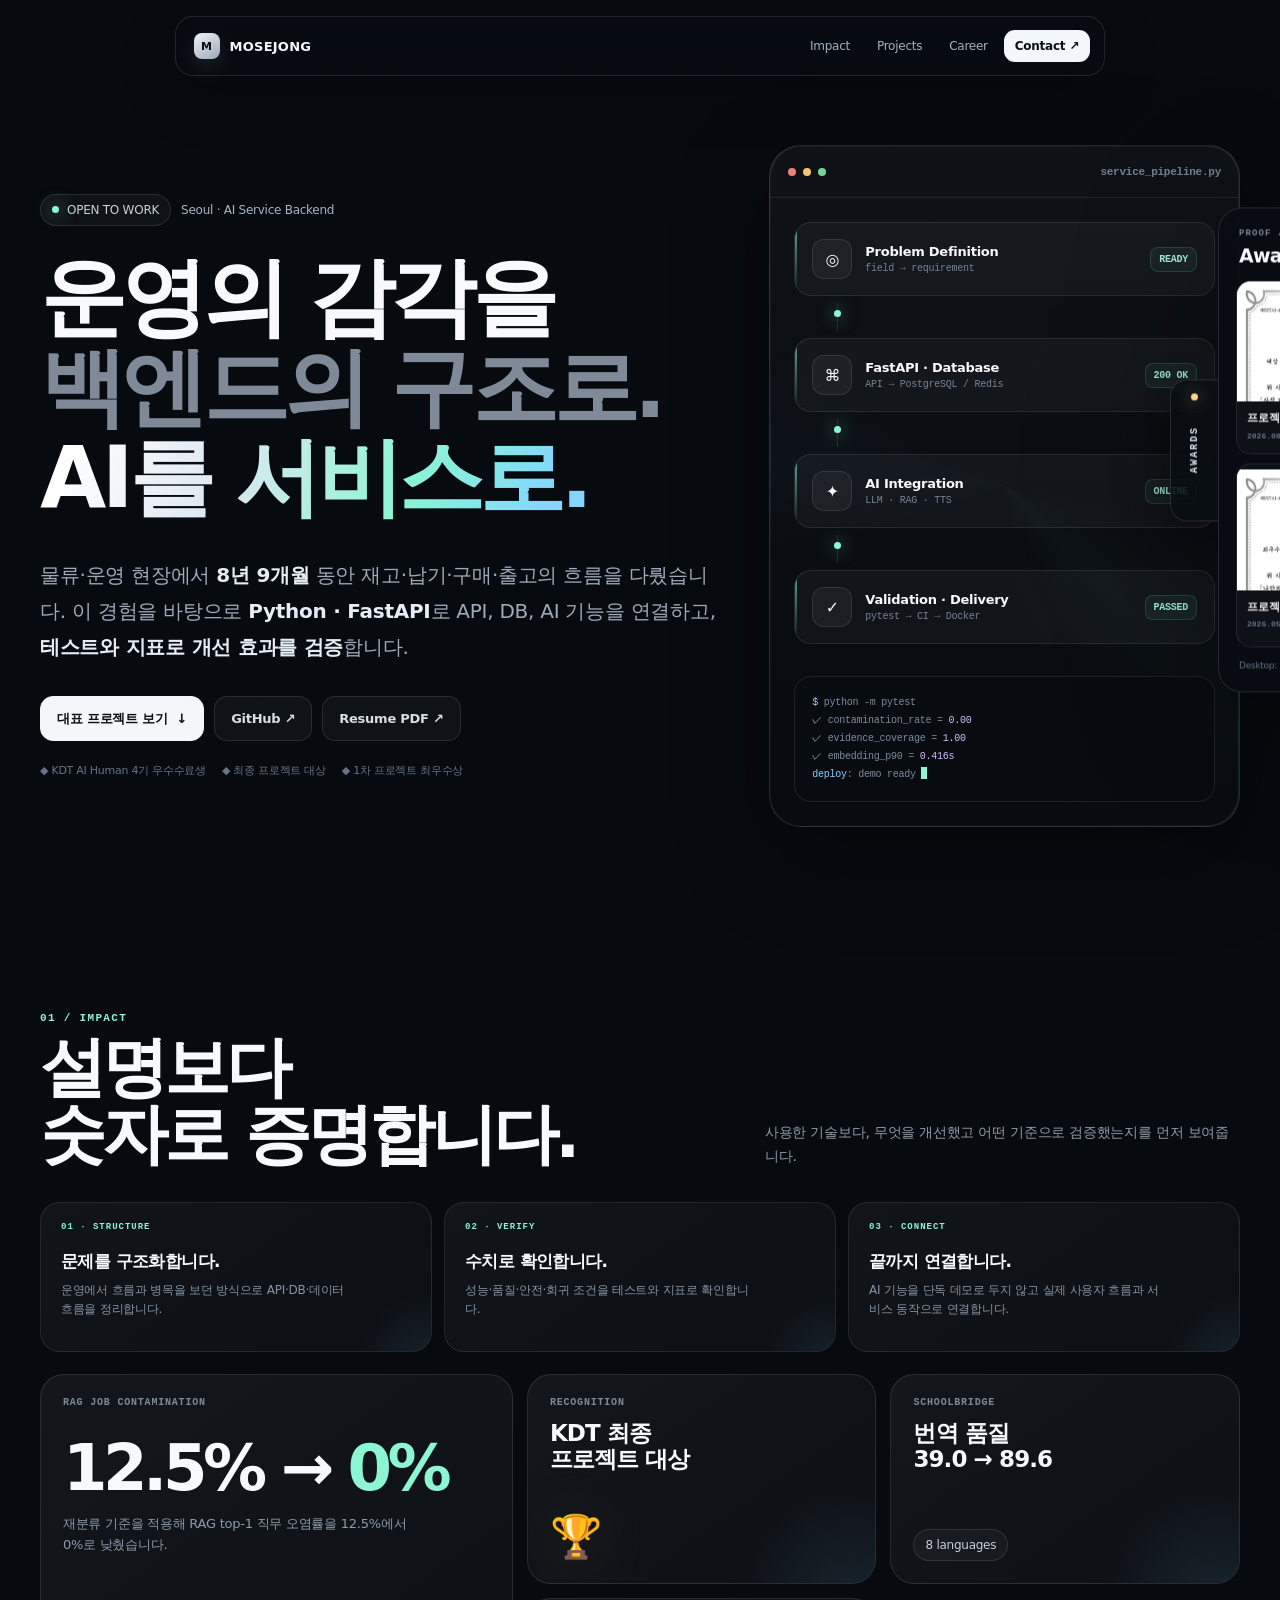
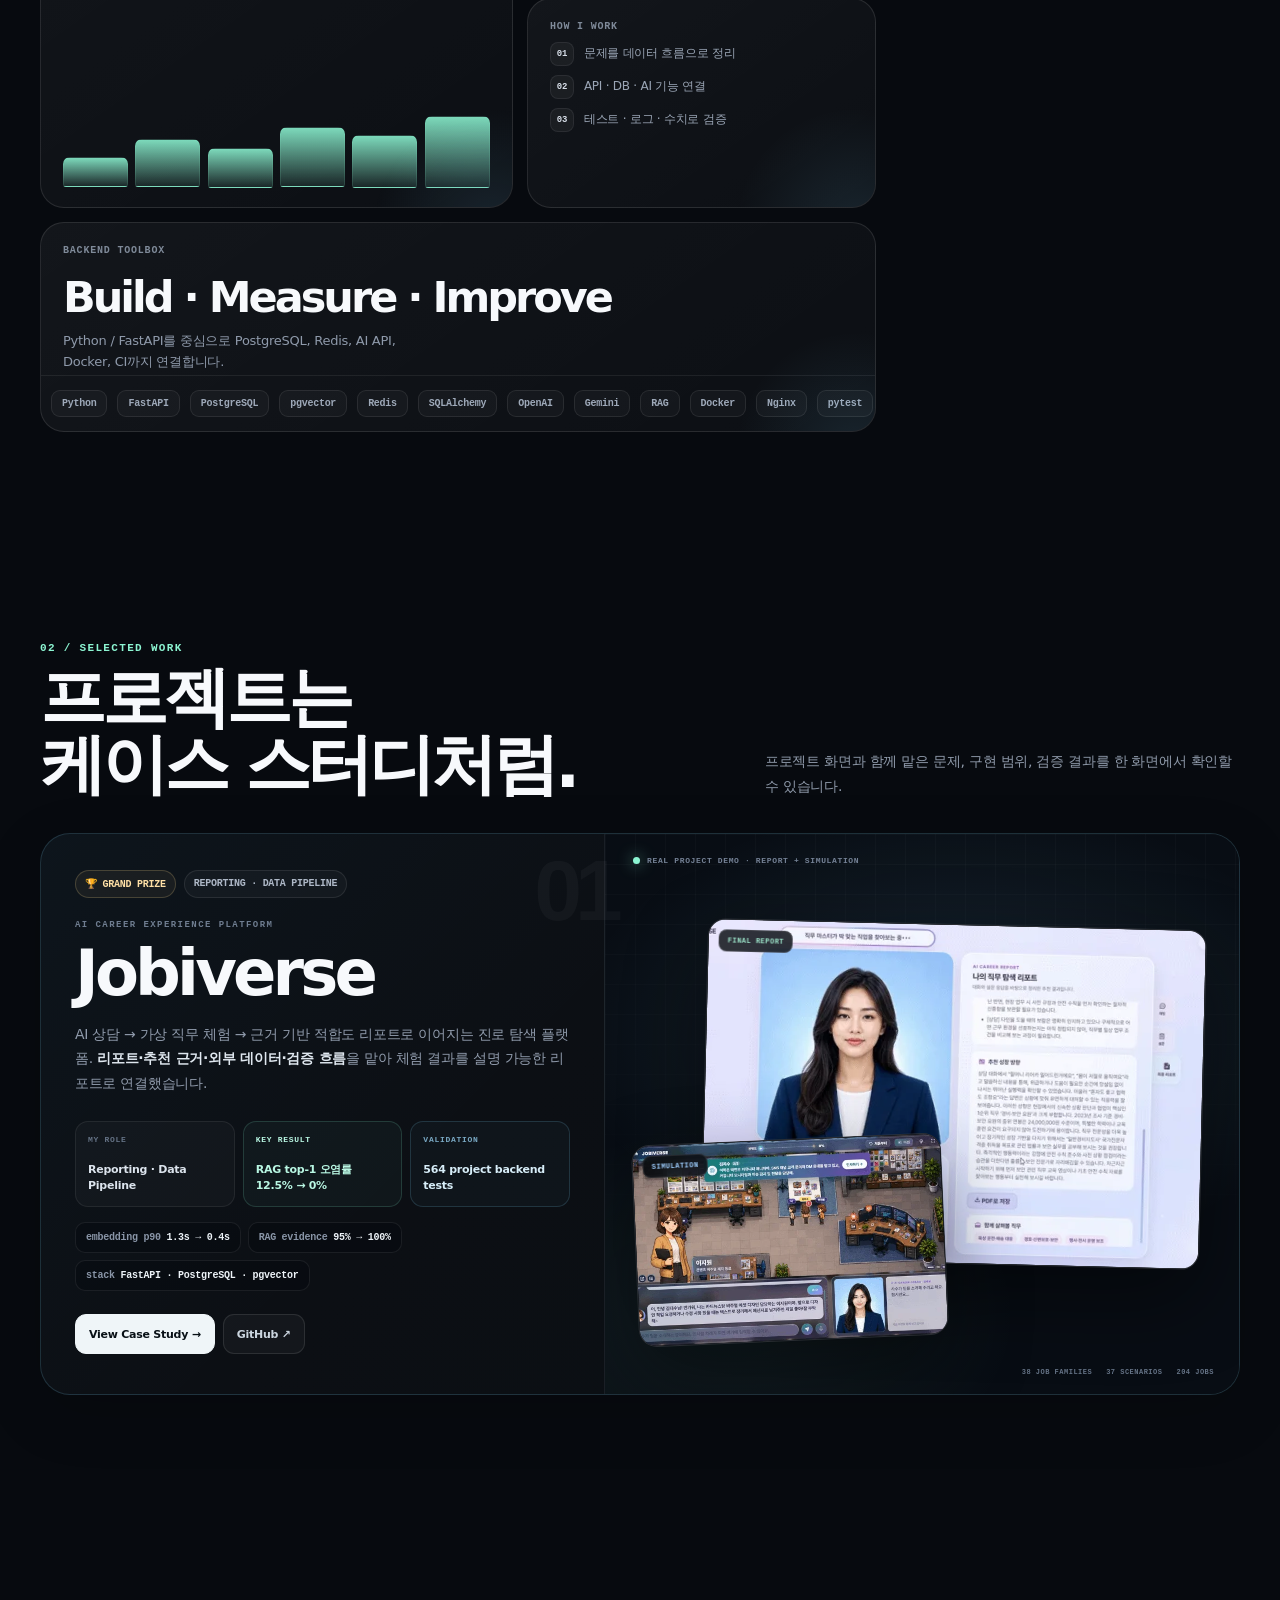
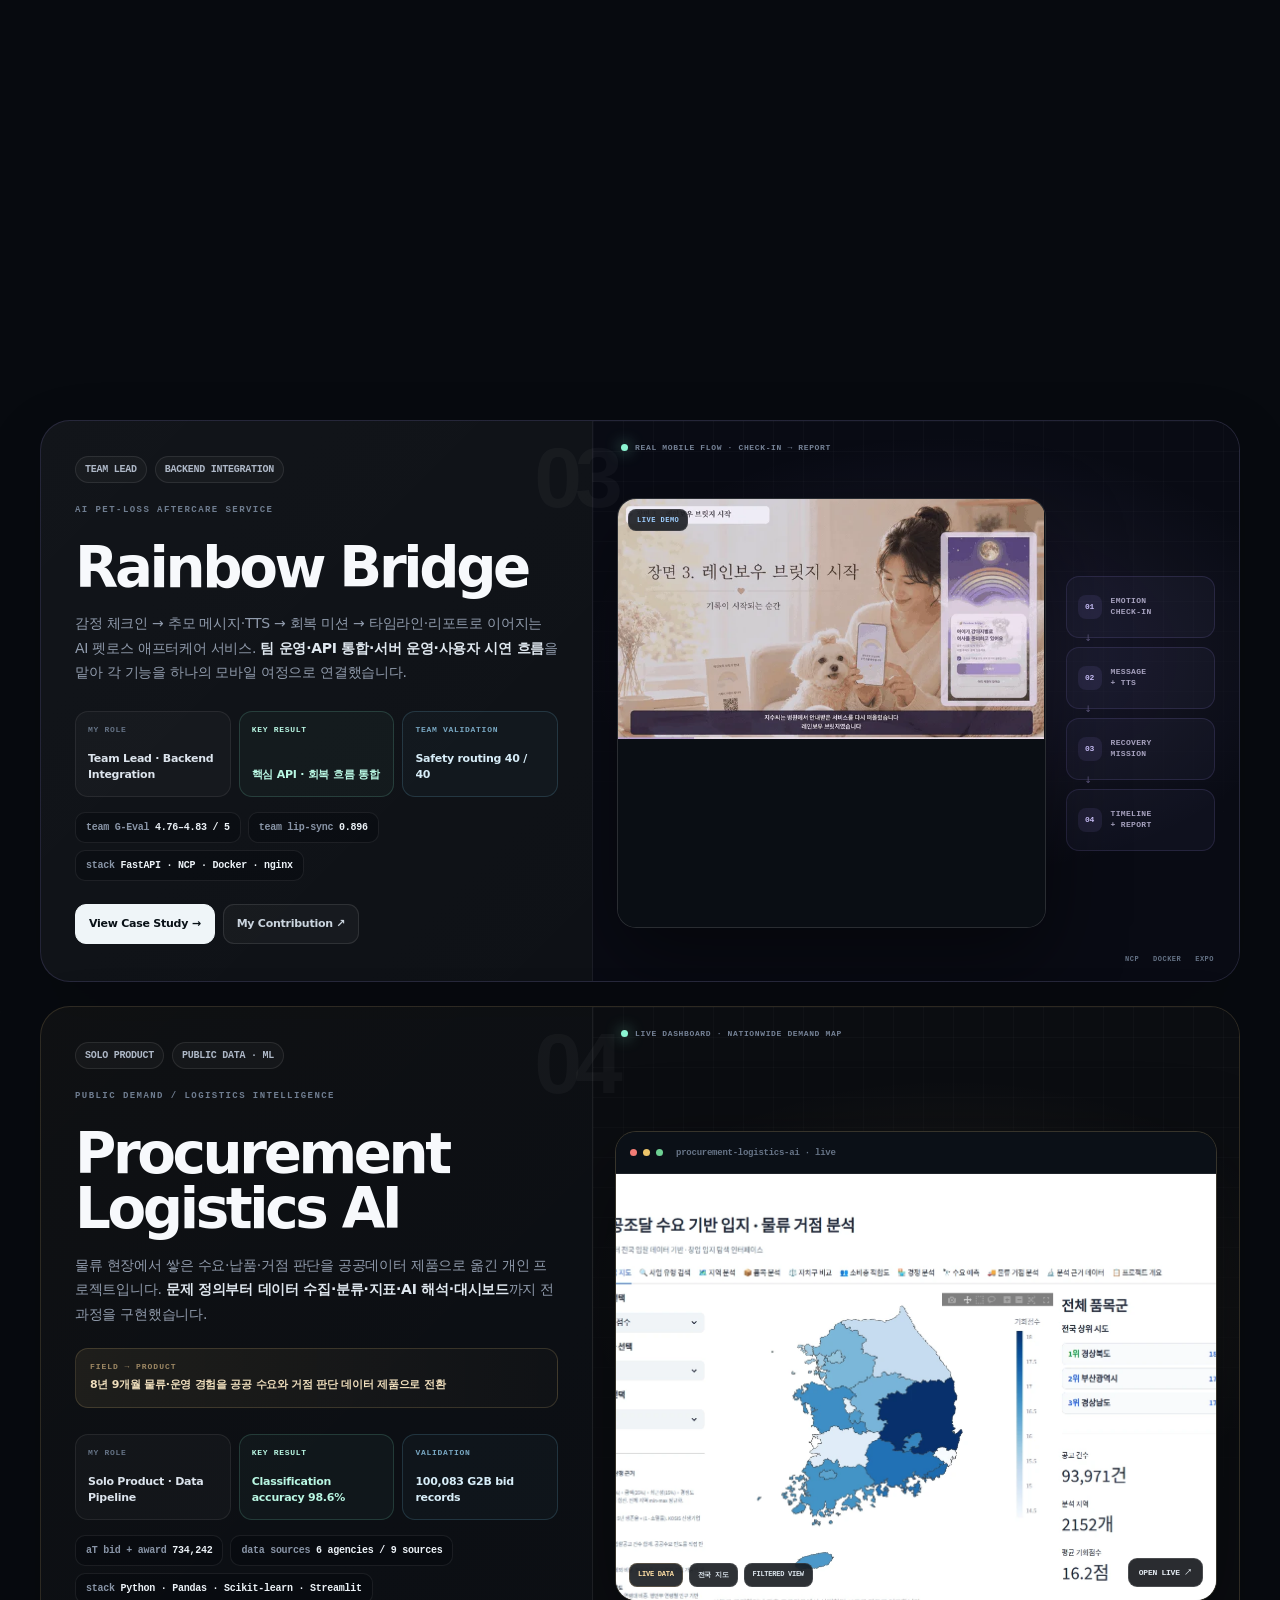
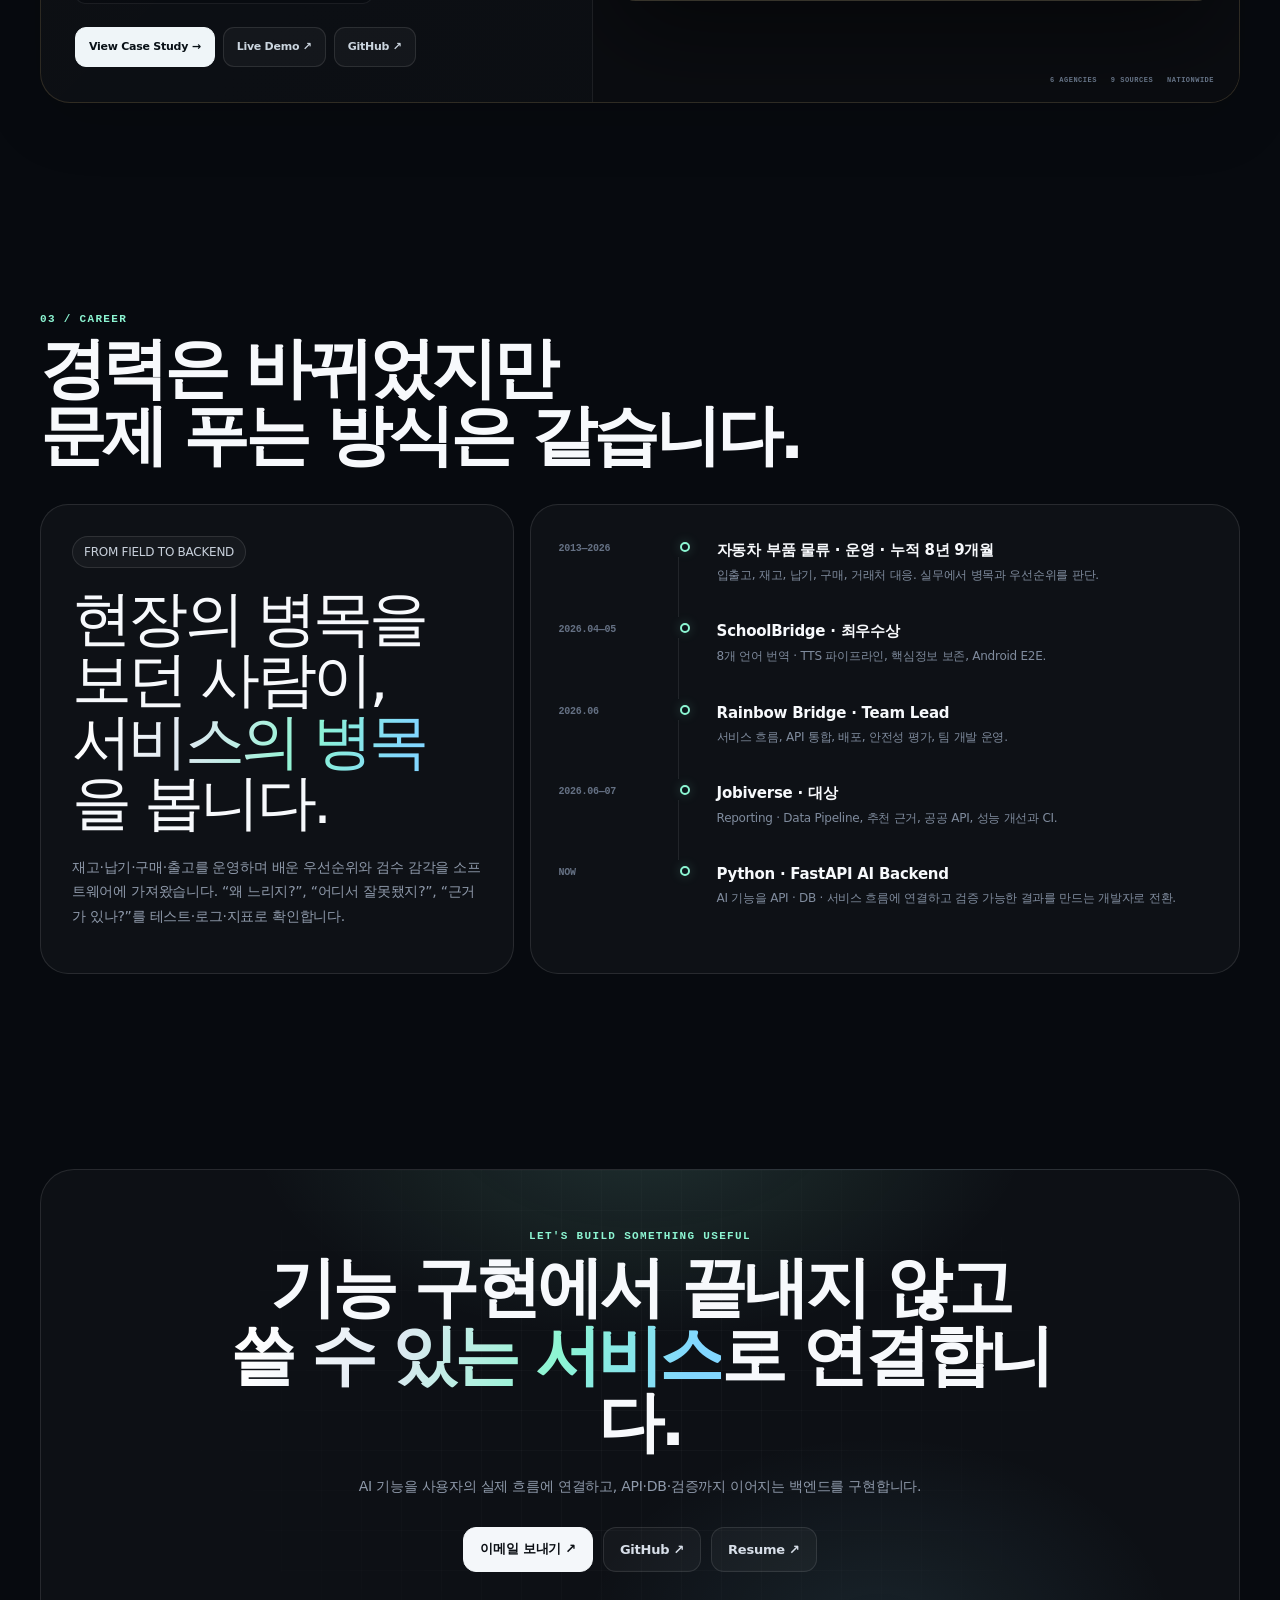
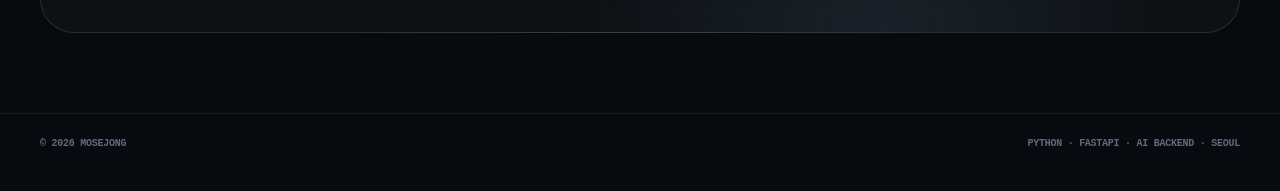
==== commit 301449b5: "design: improve recruiter scanability from portfolio benchmarks" ====
--- a/index.html
+++ b/index.html
@@ -423,7 +423,7 @@
       .award-modal-close{right:5px;top:5px}
     }
 
-  
+
     /* Featured real-project case study */
     .project-featured-real{min-height:560px;grid-template-columns:.9fr 1.1fr;border-color:rgba(130,215,255,.16);background:linear-gradient(135deg,rgba(130,215,255,.055),rgba(255,255,255,.025) 42%,rgba(140,245,210,.025))}
     .project-featured-real .project-copy{padding:36px 34px}
@@ -454,8 +454,8 @@
     .visual-caption{position:absolute;z-index:3;right:25px;bottom:18px;display:flex;gap:14px;color:#657386;font:750 7px ui-monospace,SFMono-Regular,Menlo,monospace;letter-spacing:.07em}
     @media(max-width:980px){.project-featured-real{grid-template-columns:1fr}.real-visual{border-left:0;border-top:1px solid rgba(255,255,255,.075);min-height:500px}}
     @media(max-width:680px){.project-featured-real .project-copy{padding:25px 22px 28px}.role-grid{grid-template-columns:1fr}.role-box.wide{grid-column:auto}.real-visual{min-height:390px;padding:28px 15px 20px}.screen-stack{height:320px}.product-screen.main{width:88%;height:73%}.product-screen.secondary{width:60%;height:46%}.visual-caption{right:15px;gap:8px}}
-    
-  
+
+
     /* Real project cards v2 */
     .project-real{min-height:560px;grid-template-columns:.92fr 1.08fr;background:linear-gradient(135deg,rgba(255,255,255,.047),rgba(255,255,255,.022));}
     .project-real .project-copy{padding:35px 34px}
@@ -477,8 +477,8 @@
     .frame-fallback{position:absolute;right:10px;bottom:10px;padding:8px 10px;border-radius:9px;background:rgba(7,10,15,.88);border:1px solid rgba(255,255,255,.1);font:800 8px ui-monospace,SFMono-Regular,Menlo,monospace;color:#dce5ed;backdrop-filter:blur(8px)}
     @media(max-width:980px){.project-real{grid-template-columns:1fr}.real-project-visual{border-left:0;border-top:1px solid rgba(255,255,255,.075);min-height:500px}}
     @media(max-width:680px){.project-real .project-copy{padding:25px 22px 28px}.real-project-visual{min-height:390px;padding:38px 15px 20px}.single-real-screen,.phone-demo,.live-frame-wrap{width:100%;height:320px;max-height:320px}.single-real-screen img{max-height:320px}.phone-demo img{height:100%}}
-    
-  
+
+
     /* Captured project visuals v4 */
     .school-capture-visual,.procurement-capture-visual{min-height:590px}
     .school-shot-stage{position:relative;z-index:2;width:100%;height:465px;display:flex;align-items:center;justify-content:center;perspective:1200px}
@@ -499,7 +499,7 @@
     @media(max-width:980px){.school-capture-visual,.procurement-capture-visual{min-height:530px}.school-shot-stage{height:420px}.browser-capture{height:410px}}
     @media(max-width:680px){.school-capture-visual,.procurement-capture-visual{min-height:400px}.school-shot-stage{height:305px}.school-shot{width:92%}.parent-shot{transform:translate(-18px,-14px)}.teacher-shot{width:68%;transform:translate(72px,82px) rotateZ(2deg)}.browser-capture{width:100%;height:310px}.browser-capture-bar{height:36px}.browser-capture-body{height:calc(100% - 36px)}}
 
-  
+
 
     /* Portfolio v1.0 visual polish */
     .project-list{gap:24px}
@@ -610,6 +610,29 @@
 
     /* PERF_V12_A11Y */
     a:focus-visible,button:focus-visible{outline:2px solid var(--mint);outline-offset:3px}
+
+
+    /* v1.6 — recruiter scanability */
+    .work-principles{display:grid;grid-template-columns:repeat(3,1fr);gap:12px;margin:-2px 0 22px}
+    .work-principle{min-height:150px;padding:19px 20px;border:1px solid rgba(255,255,255,.09);border-radius:20px;background:linear-gradient(145deg,rgba(255,255,255,.045),rgba(255,255,255,.022));position:relative;overflow:hidden}
+    .work-principle:after{content:"";position:absolute;width:150px;height:150px;right:-72px;bottom:-88px;border-radius:50%;background:radial-gradient(circle,rgba(130,215,255,.10),transparent 67%)}
+    .work-principle small{display:block;color:var(--mint);font:800 9px ui-monospace,SFMono-Regular,Menlo,monospace;letter-spacing:.11em;margin-bottom:18px}
+    .work-principle strong{display:block;font-size:17px;letter-spacing:-.035em;margin-bottom:8px}
+    .work-principle span{display:block;color:#8794a5;font-size:12px;line-height:1.65;max-width:290px}
+    .project:before{content:attr(data-index);position:absolute;z-index:1;right:52%;top:13px;font:900 86px/1 Inter,Pretendard,"Noto Sans KR",sans-serif;letter-spacing:-.08em;color:rgba(255,255,255,.035);pointer-events:none;user-select:none}
+    .scan-grid{grid-template-columns:repeat(3,minmax(0,1fr));gap:8px}
+    .scan-grid .role-box{min-height:86px;padding:13px 12px;display:flex;flex-direction:column;justify-content:space-between}
+    .scan-grid .role-box.wide{grid-column:auto}
+    .scan-grid .role-box small{margin-bottom:10px}
+    .scan-grid .role-box strong{font-size:11px;line-height:1.45}
+    .scan-grid .role-box.signal{border-color:rgba(140,245,210,.16);background:rgba(140,245,210,.035)}
+    .scan-grid .role-box.signal small,.scan-grid .role-box.signal strong{color:#b9f7e3}
+    .scan-grid .role-box.proof{border-color:rgba(130,215,255,.16);background:rgba(130,215,255,.032)}
+    .scan-grid .role-box.proof small{color:#79a8c3}.scan-grid .role-box.proof strong{color:#d7edf8}
+    .supporting-metrics{margin-top:15px}
+    @media(max-width:980px){.project:before{right:24px;top:18px}.work-principles{grid-template-columns:1fr 1fr}.work-principle:last-child{grid-column:span 2}}
+    @media(max-width:680px){.work-principles{grid-template-columns:1fr}.work-principle:last-child{grid-column:auto}.work-principle{min-height:0}.scan-grid{grid-template-columns:1fr}.scan-grid .role-box{min-height:0}.project:before{font-size:68px;right:18px;top:13px}}
+
   </style>
 <!-- SEO_V11_START --><meta name="author" content="모세종"><link rel="canonical" href="https://mosejong.github.io/"><link rel="icon" href="/assets/favicon.svg" type="image/svg+xml"><meta property="og:type" content="website"><meta property="og:url" content="https://mosejong.github.io/"><meta property="og:image" content="https://mosejong.github.io/assets/og/portfolio.png"><meta property="og:image:width" content="1200"><meta property="og:image:height" content="630"><meta property="og:locale" content="ko_KR"><meta name="twitter:card" content="summary_large_image"><meta name="twitter:title" content="모세종 | Python · FastAPI AI Backend Developer"><meta name="twitter:description" content="물류·운영 경험을 바탕으로 Python · FastAPI로 API, DB, AI 기능을 연결하고 테스트와 수치로 검증하는 AI 백엔드 개발자 모세종의 포트폴리오."><meta name="twitter:image" content="https://mosejong.github.io/assets/og/portfolio.png"><script type="application/ld+json">{"@context":"https://schema.org","@type":"Person","name":"모세종","url":"https://mosejong.github.io/","sameAs":["https://github.com/mosejong"],"jobTitle":"AI Service Backend Developer","knowsAbout":["Python","FastAPI","PostgreSQL","Redis","RAG","LLM Integration","Docker","pytest","GitHub Actions"]}</script><!-- SEO_V11_END --></head>
 <body>
@@ -749,6 +772,12 @@
           <p class="section-note">사용한 기술보다, 무엇을 개선했고 어떤 기준으로 검증했는지를 먼저 보여줍니다.</p>
         </div>
 
+        <div class="work-principles reveal" aria-label="개발 방식 요약">
+          <div class="work-principle"><small>01 · STRUCTURE</small><strong>문제를 구조화합니다.</strong><span>운영에서 흐름과 병목을 보던 방식으로 API·DB·데이터 흐름을 정리합니다.</span></div>
+          <div class="work-principle"><small>02 · VERIFY</small><strong>수치로 확인합니다.</strong><span>성능·품질·안전·회귀 조건을 테스트와 지표로 확인합니다.</span></div>
+          <div class="work-principle"><small>03 · CONNECT</small><strong>끝까지 연결합니다.</strong><span>AI 기능을 단독 데모로 두지 않고 실제 사용자 흐름과 서비스 동작으로 연결합니다.</span></div>
+        </div>
+
         <div class="bento">
           <div class="bento-card big reveal">
             <div class="bento-label">RAG job contamination</div>
@@ -804,7 +833,7 @@
         </div>
 
         <div class="project-list">
-          <article class="project project-featured-real reveal tilt">
+          <article class="project project-featured-real reveal tilt" data-index="01">
             <div class="project-copy">
               <div>
                 <div class="project-meta"><span class="tag gold">🏆 GRAND PRIZE</span><span class="tag">REPORTING · DATA PIPELINE</span></div>
@@ -812,17 +841,16 @@
                 <h3>Jobiverse</h3>
                 <p>AI 상담 → 가상 직무 체험 → 근거 기반 적합도 리포트로 이어지는 진로 탐색 플랫폼. <b style="color:#dfe7ef">리포트·추천 근거·외부 데이터·검증 흐름</b>을 맡아 체험 결과를 설명 가능한 리포트로 연결했습니다.</p>
 
-                <div class="role-grid">
+                <div class="role-grid scan-grid">
                   <div class="role-box"><small>MY ROLE</small><strong>Reporting · Data Pipeline</strong></div>
-                  <div class="role-box"><small>STACK</small><strong>FastAPI · PostgreSQL · pgvector</strong></div>
-                  <div class="role-box wide"><small>WHAT I OWNED</small><strong>역량 레이더 · AI 해석 · 근거 각주 · PDF · 공공 API · CI</strong></div>
+                  <div class="role-box signal"><small>KEY RESULT</small><strong>RAG top-1 오염률 12.5% → 0%</strong></div>
+                  <div class="role-box proof"><small>VALIDATION</small><strong>564 project backend tests</strong></div>
                 </div>
 
-                <div class="project-metrics">
-                  <span class="metric">RAG contamination <b>12.5% → 0%</b></span>
+                <div class="project-metrics supporting-metrics">
                   <span class="metric">embedding p90 <b>1.3s → 0.4s</b></span>
                   <span class="metric">RAG evidence <b>95% → 100%</b></span>
-                  <span class="metric">project tests <b>564</b></span>
+                  <span class="metric">stack <b>FastAPI · PostgreSQL · pgvector</b></span>
                 </div>
 
                 <div class="featured-actions">
@@ -847,23 +875,22 @@
             </div>
           </article>
 
-          <article class="project project-real project-school reveal tilt">
+          <article class="project project-real project-school reveal tilt" data-index="02">
   <div class="project-copy">
     <div>
       <div class="project-meta"><span class="tag gold">🏆 BEST PROJECT</span><span class="tag">TRANSLATION · TTS PIPELINE</span></div>
       <div class="project-eyeline">MULTILINGUAL SCHOOL NOTICE AI</div>
       <h3>SchoolBridge</h3>
       <p>가정통신문의 날짜·금액·준비물처럼 놓치면 안 되는 정보를 보존하면서 8개 언어 번역과 음성 안내로 연결한 서비스입니다. <b style="color:#dfe7ef">NLLB 번역·학교 용어사전·번역 검수 루프·Edge-TTS</b>를 맡아 번역 품질을 39.0 → 89.6으로 개선했습니다.</p>
-      <div class="role-grid">
+      <div class="role-grid scan-grid">
         <div class="role-box"><small>MY ROLE</small><strong>Translation · TTS Pipeline</strong></div>
-        <div class="role-box"><small>STACK</small><strong>NLLB · Transformers · Edge-TTS</strong></div>
-        <div class="role-box wide"><small>WHAT I OWNED</small><strong>8개 언어 번역 · 학교 용어사전 · 핵심정보 보존 · Round-trip 검수 · 음성 출력</strong></div>
-      </div>
-      <div class="project-metrics">
-        <span class="metric">quality <b>39.0 → 89.6</b></span>
+        <div class="role-box signal"><small>KEY RESULT</small><strong>번역 품질 39.0 → 89.6</strong></div>
+        <div class="role-box proof"><small>VALIDATION</small><strong>Android 실기기 E2E</strong></div>
+      </div>
+      <div class="project-metrics supporting-metrics">
         <span class="metric">languages <b>8</b></span>
-        <span class="metric">backend tests <b>27</b></span>
-        <span class="metric"><b>실기기 E2E 검증</b></span>
+        <span class="metric">project backend tests <b>27</b></span>
+        <span class="metric">stack <b>NLLB · Transformers · Edge-TTS</b></span>
       </div>
       <div class="featured-actions">
         <a class="project-btn primary" href="projects/schoolbridge.html">View Case Study →</a>
@@ -888,23 +915,22 @@
   </div>
 </article>
 
-<article class="project project-real project-rainbow reveal tilt">
+<article class="project project-real project-rainbow reveal tilt" data-index="03">
   <div class="project-copy">
     <div>
       <div class="project-meta"><span class="tag">TEAM LEAD</span><span class="tag">BACKEND INTEGRATION</span></div>
       <div class="project-eyeline">AI PET-LOSS AFTERCARE SERVICE</div>
       <h3>Rainbow Bridge</h3>
       <p>감정 체크인 → 추모 메시지·TTS → 회복 미션 → 타임라인·리포트로 이어지는 AI 펫로스 애프터케어 서비스. <b style="color:#dfe7ef">팀 운영·API 통합·서버 운영·사용자 시연 흐름</b>을 맡아 각 기능을 하나의 모바일 여정으로 연결했습니다.</p>
-      <div class="role-grid">
+      <div class="role-grid scan-grid">
         <div class="role-box"><small>MY ROLE</small><strong>Team Lead · Backend Integration</strong></div>
-        <div class="role-box"><small>STACK</small><strong>FastAPI · NCP · Docker · nginx</strong></div>
-        <div class="role-box wide"><small>WHAT I OWNED</small><strong>우선순위 조율 · API 흐름 통합 · 서버 운영 · CI/CD · Expo 모바일 시연</strong></div>
-      </div>
-      <div class="project-metrics">
-        <span class="metric">team safety routing <b>40/40</b></span>
+        <div class="role-box signal"><small>KEY RESULT</small><strong>핵심 API · 회복 흐름 통합</strong></div>
+        <div class="role-box proof"><small>TEAM VALIDATION</small><strong>Safety routing 40 / 40</strong></div>
+      </div>
+      <div class="project-metrics supporting-metrics">
         <span class="metric">team G-Eval <b>4.76–4.83 / 5</b></span>
         <span class="metric">team lip-sync <b>0.896</b></span>
-        <span class="metric"><b>6-person team</b></span>
+        <span class="metric">stack <b>FastAPI · NCP · Docker · nginx</b></span>
       </div>
       <div class="featured-actions">
         <a class="project-btn primary" href="projects/rainbow-bridge.html">View Case Study →</a>
@@ -930,7 +956,7 @@
   </div>
 </article>
 
-<article class="project project-real project-procurement reveal tilt">
+<article class="project project-real project-procurement reveal tilt" data-index="04">
   <div class="project-copy">
     <div>
       <div class="project-meta"><span class="tag">SOLO PRODUCT</span><span class="tag">PUBLIC DATA · ML</span></div>
@@ -938,16 +964,15 @@
       <h3>Procurement<br>Logistics AI</h3>
       <p>물류 현장에서 쌓은 수요·납품·거점 판단을 공공데이터 제품으로 옮긴 개인 프로젝트입니다. <b style="color:#dfe7ef">문제 정의부터 데이터 수집·분류·지표·AI 해석·대시보드</b>까지 전 과정을 구현했습니다.</p>
       <div class="origin-note"><small>FIELD → PRODUCT</small><strong>8년 9개월 물류·운영 경험을 공공 수요와 거점 판단 데이터 제품으로 전환</strong></div>
-      <div class="role-grid">
+      <div class="role-grid scan-grid">
         <div class="role-box"><small>MY ROLE</small><strong>Solo Product · Data Pipeline</strong></div>
-        <div class="role-box"><small>STACK</small><strong>Python · Pandas · Scikit-learn · Streamlit</strong></div>
-        <div class="role-box wide"><small>WHAT I OWNED</small><strong>6개 기관 9개 소스 · 전국 수요 분석 · TF-IDF/LogReg · Gemini 해석 · 물류 거점 지표</strong></div>
-      </div>
-      <div class="project-metrics">
-        <span class="metric">bids <b>100,083</b></span>
-        <span class="metric">aT bid/award <b>734,242</b></span>
-        <span class="metric">classification accuracy <b>98.6%</b></span>
-        <span class="metric"><b>대면심사 진출</b></span>
+        <div class="role-box signal"><small>KEY RESULT</small><strong>Classification accuracy 98.6%</strong></div>
+        <div class="role-box proof"><small>VALIDATION</small><strong>100,083 G2B bid records</strong></div>
+      </div>
+      <div class="project-metrics supporting-metrics">
+        <span class="metric">aT bid + award <b>734,242</b></span>
+        <span class="metric">data sources <b>6 agencies / 9 sources</b></span>
+        <span class="metric">stack <b>Python · Pandas · Scikit-learn · Streamlit</b></span>
       </div>
       <div class="featured-actions">
         <a class="project-btn primary" href="projects/procurement-logistics-ai.html">View Case Study →</a>
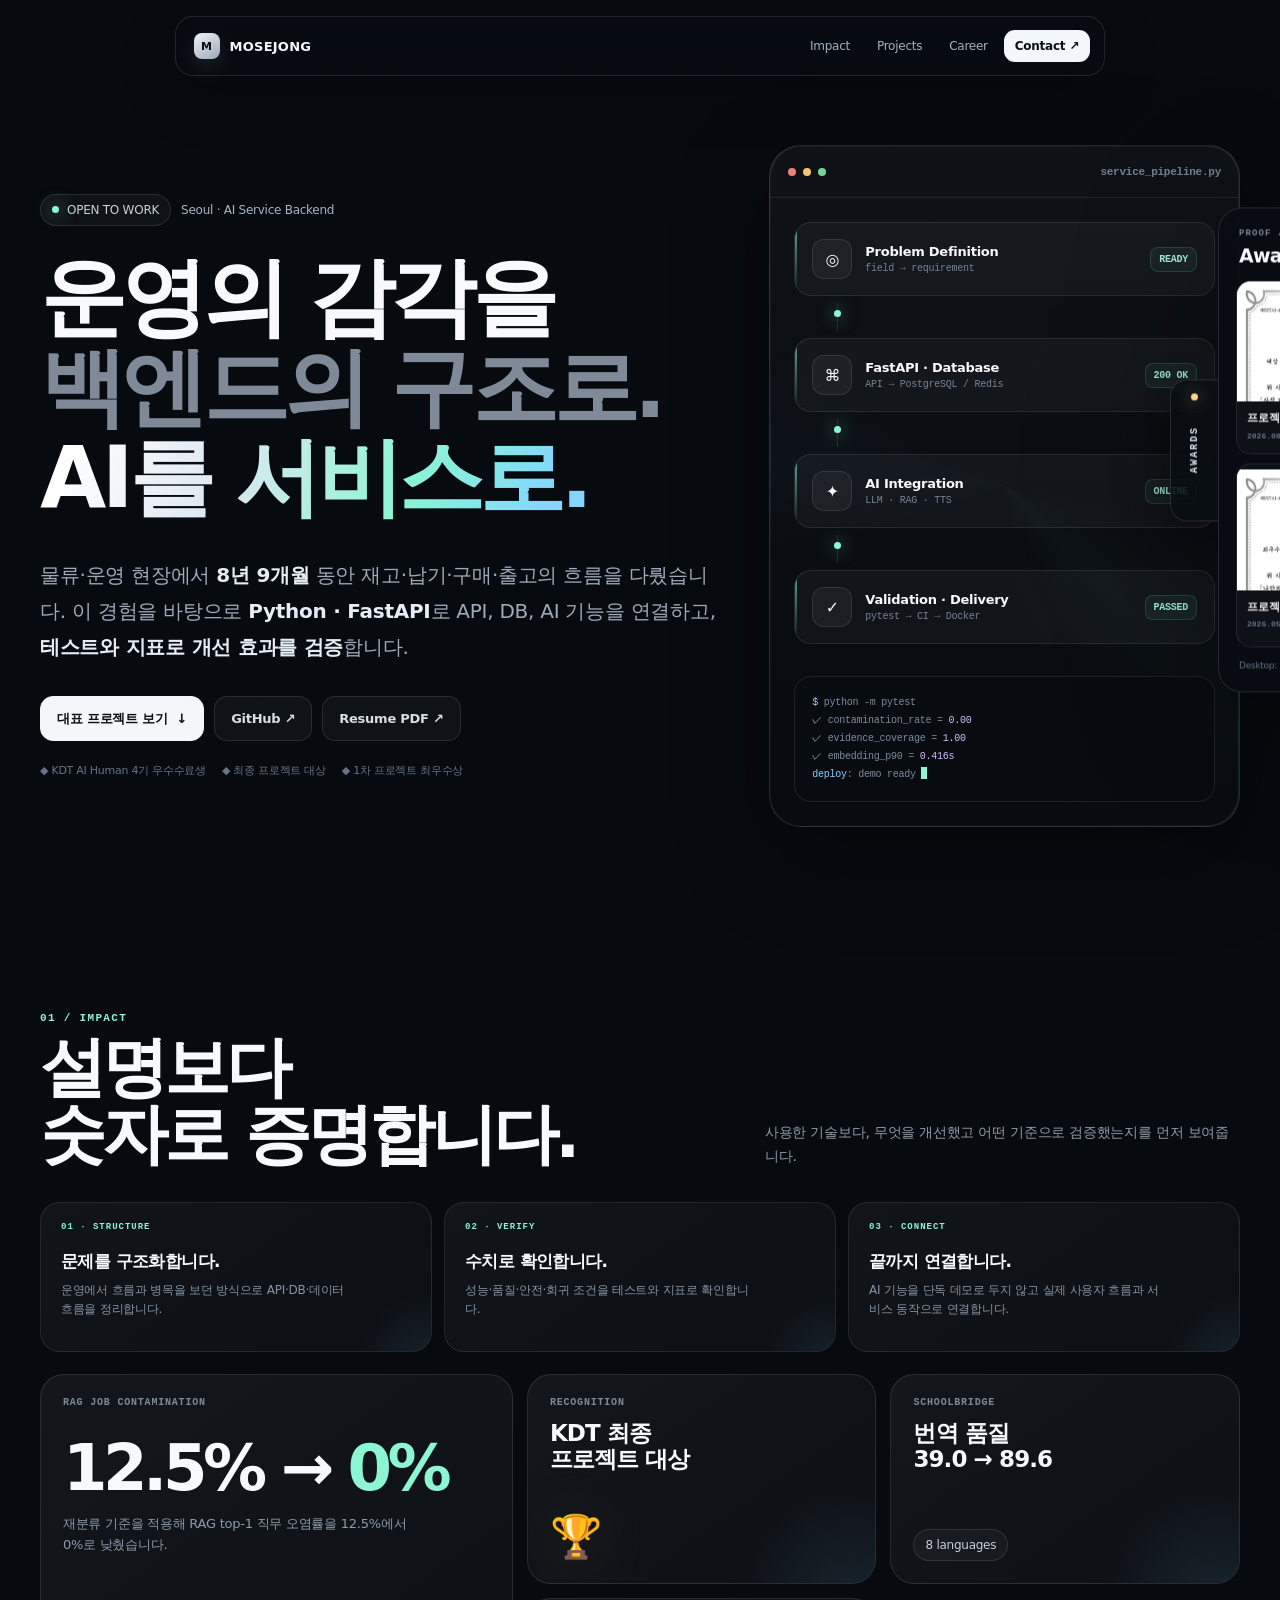
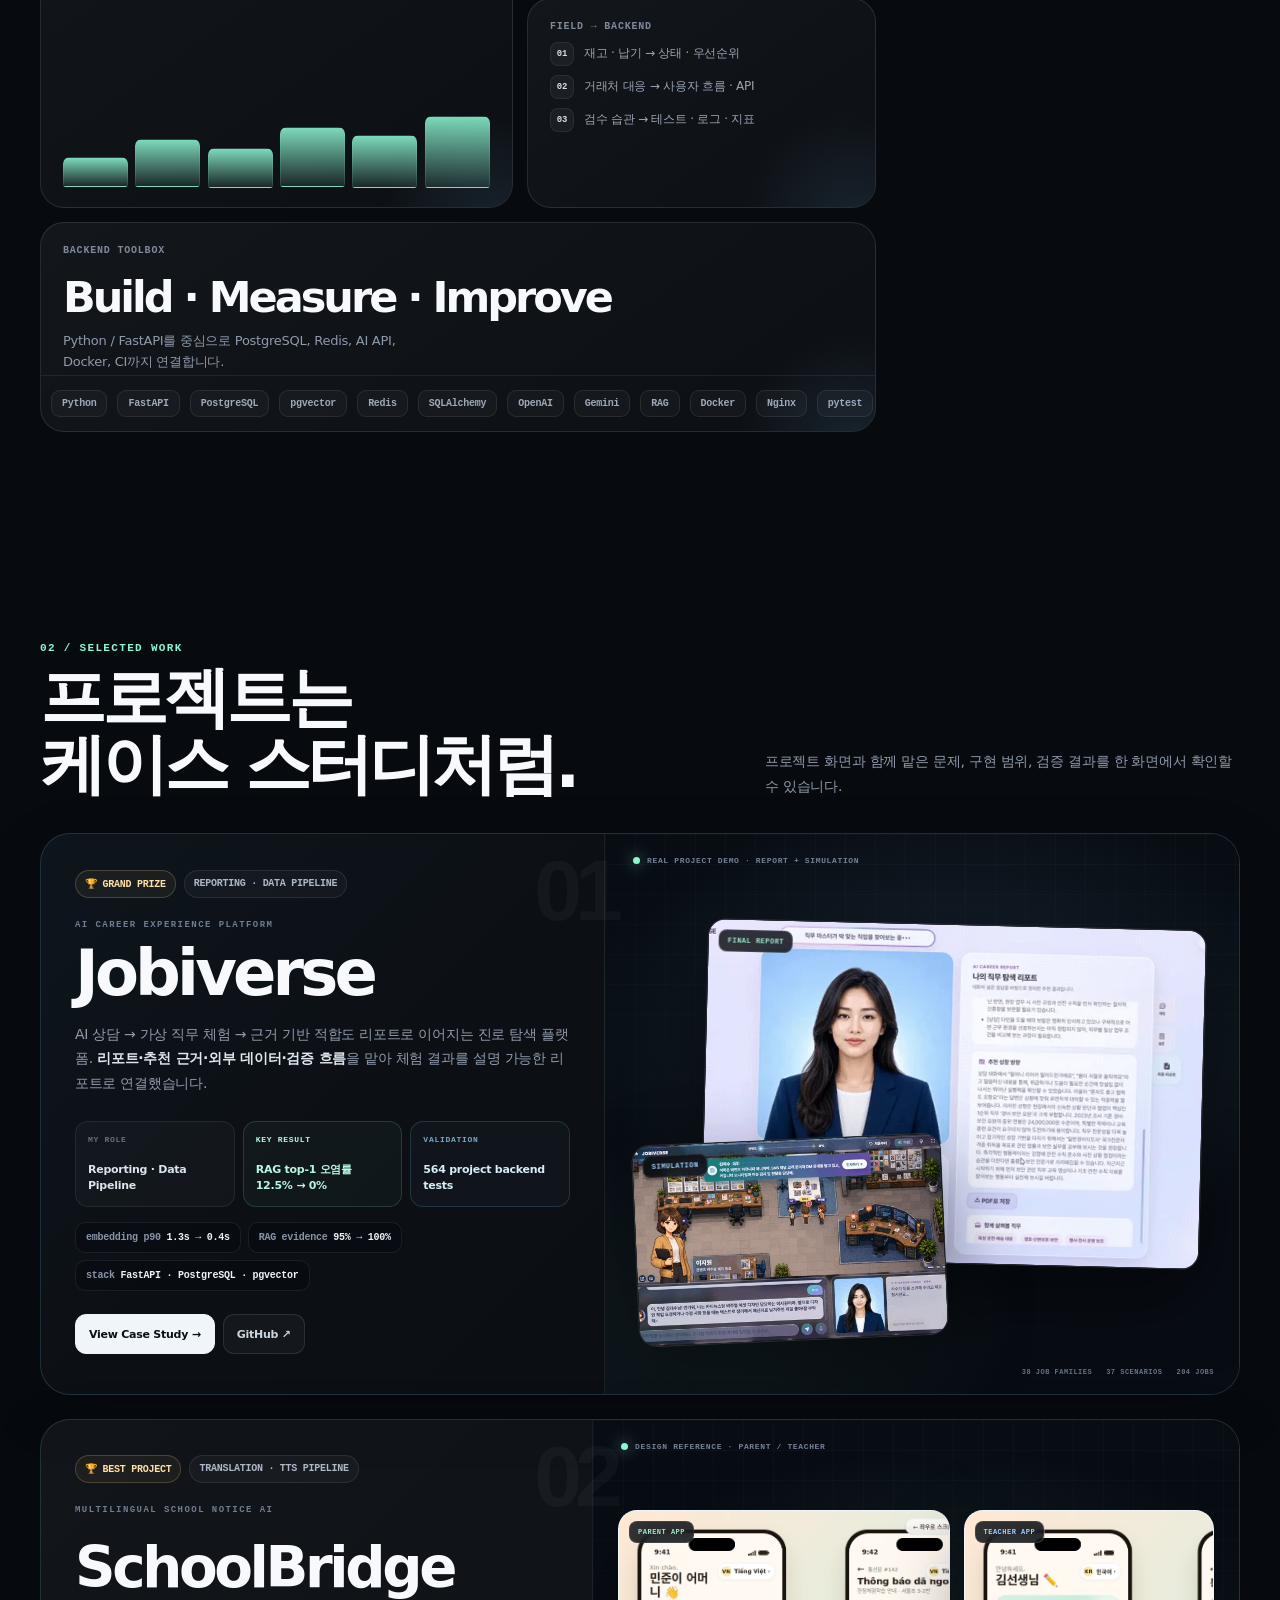
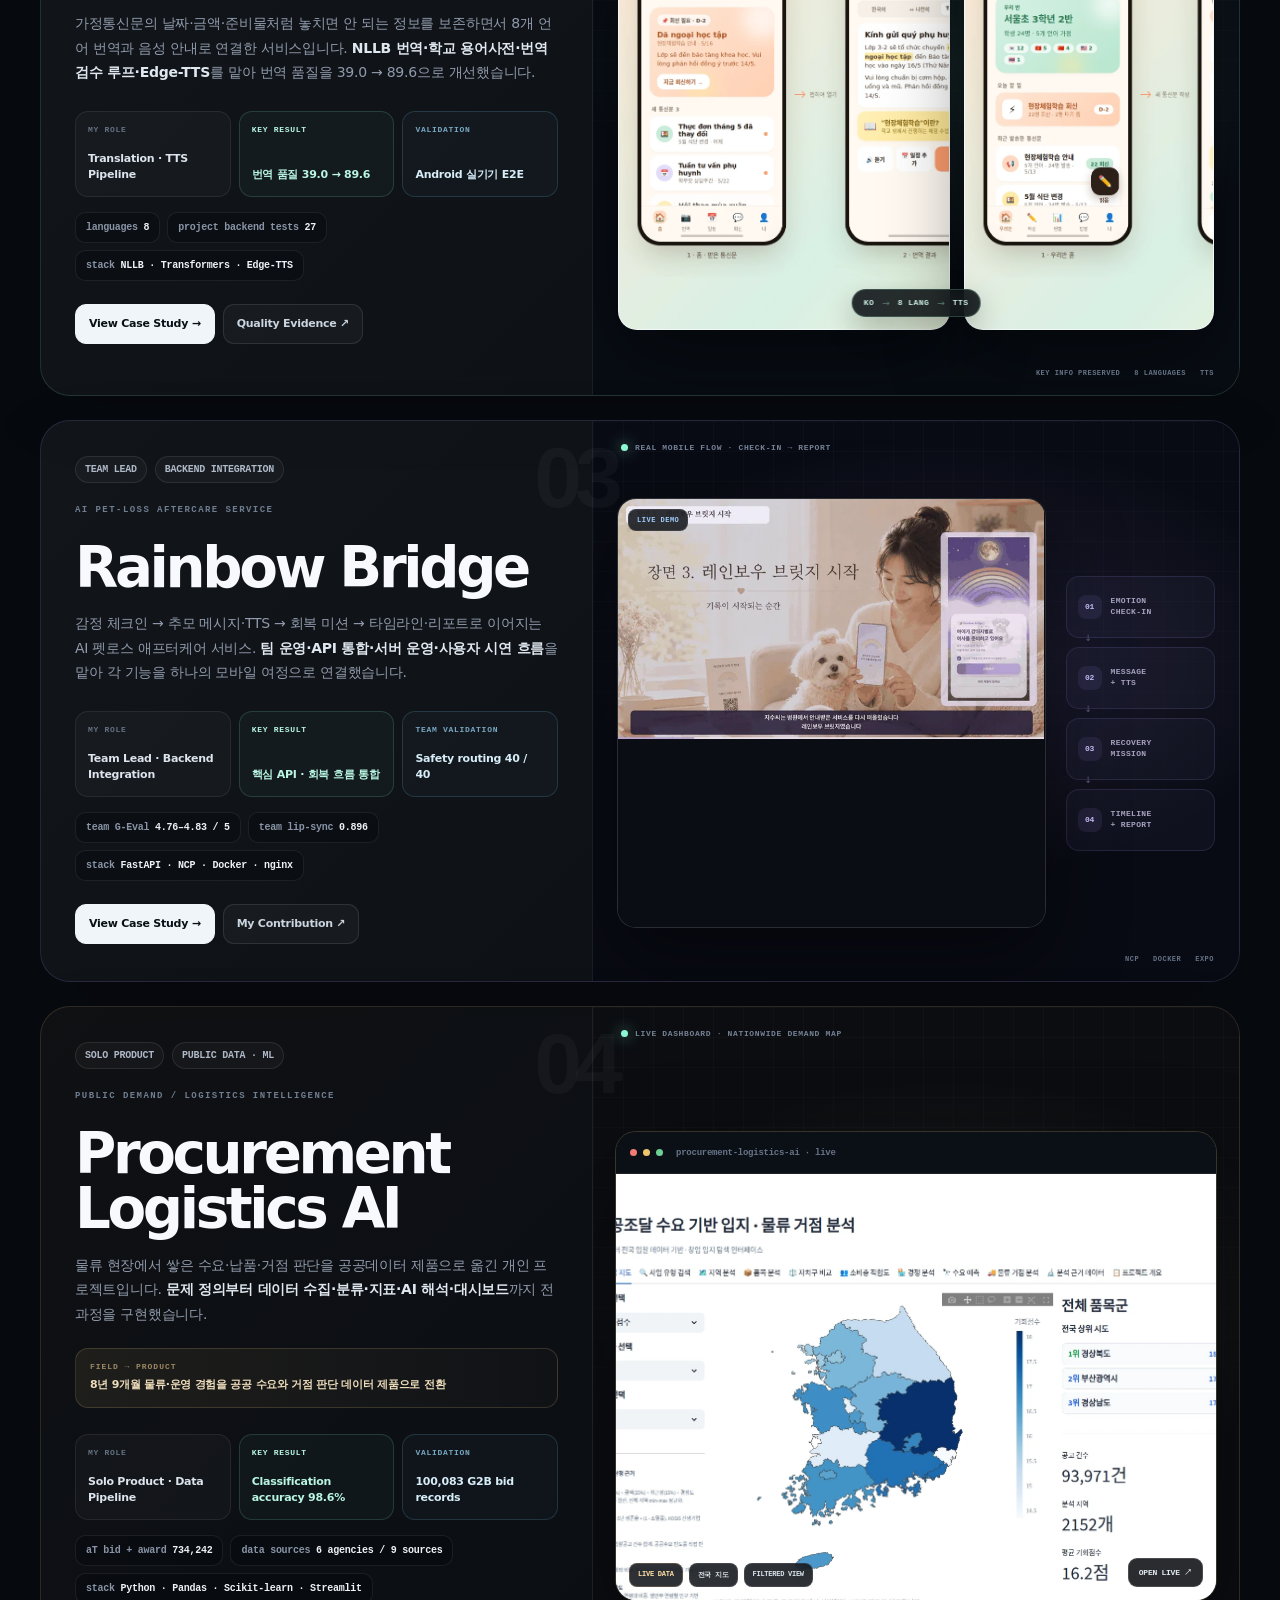
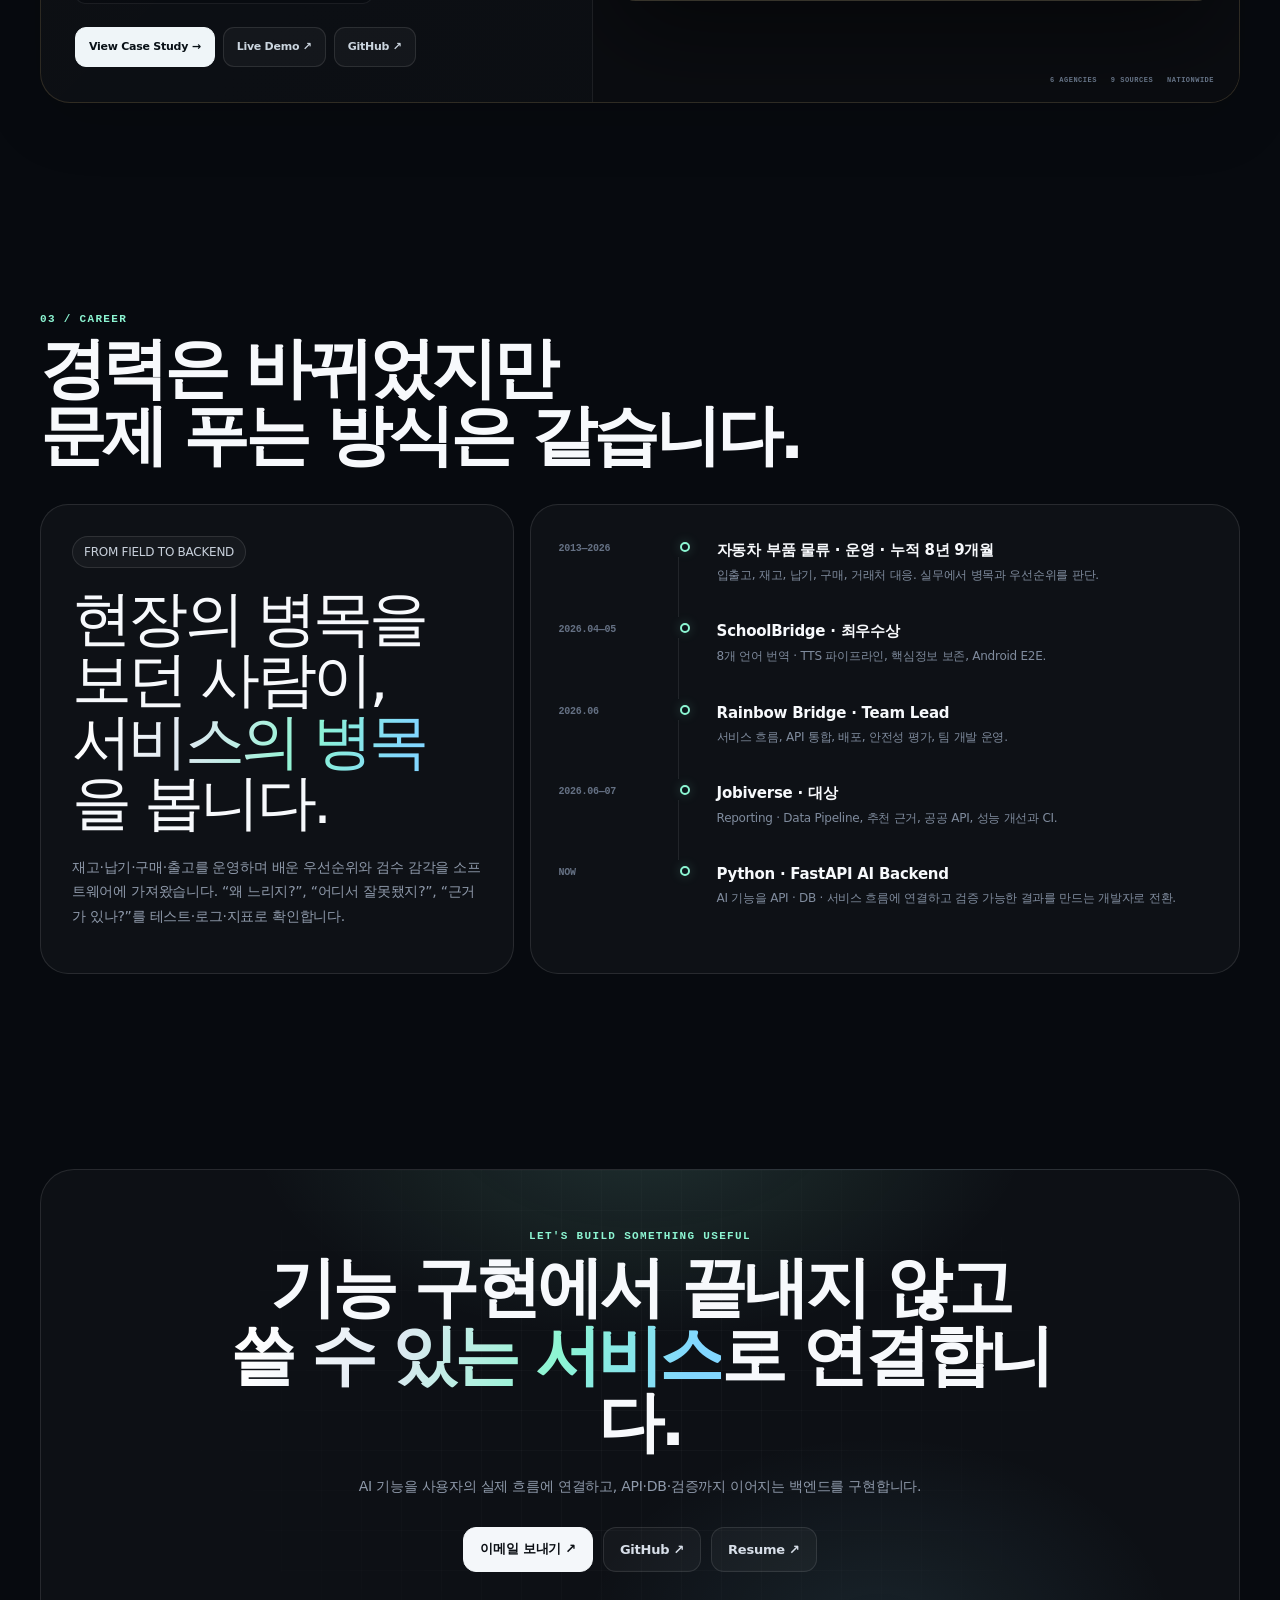
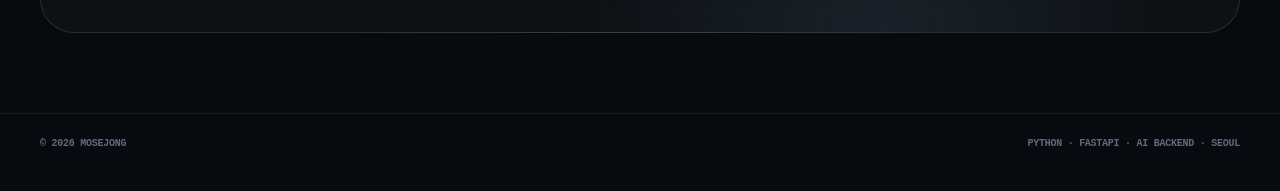
==== commit b290eea9: "design: refine benchmarked portfolio scanability" ====
--- a/index.html
+++ b/index.html
@@ -798,11 +798,11 @@
 
           <div class="bento-card workstyle reveal">
             <div>
-              <div class="bento-label">How I work</div>
+              <div class="bento-label">Field → Backend</div>
               <div class="steps">
-                <div class="step"><i>01</i> 문제를 데이터 흐름으로 정리</div>
-                <div class="step"><i>02</i> API · DB · AI 기능 연결</div>
-                <div class="step"><i>03</i> 테스트 · 로그 · 수치로 검증</div>
+                <div class="step"><i>01</i> 재고 · 납기 → 상태 · 우선순위</div>
+                <div class="step"><i>02</i> 거래처 대응 → 사용자 흐름 · API</div>
+                <div class="step"><i>03</i> 검수 습관 → 테스트 · 로그 · 지표</div>
               </div>
             </div>
           </div>
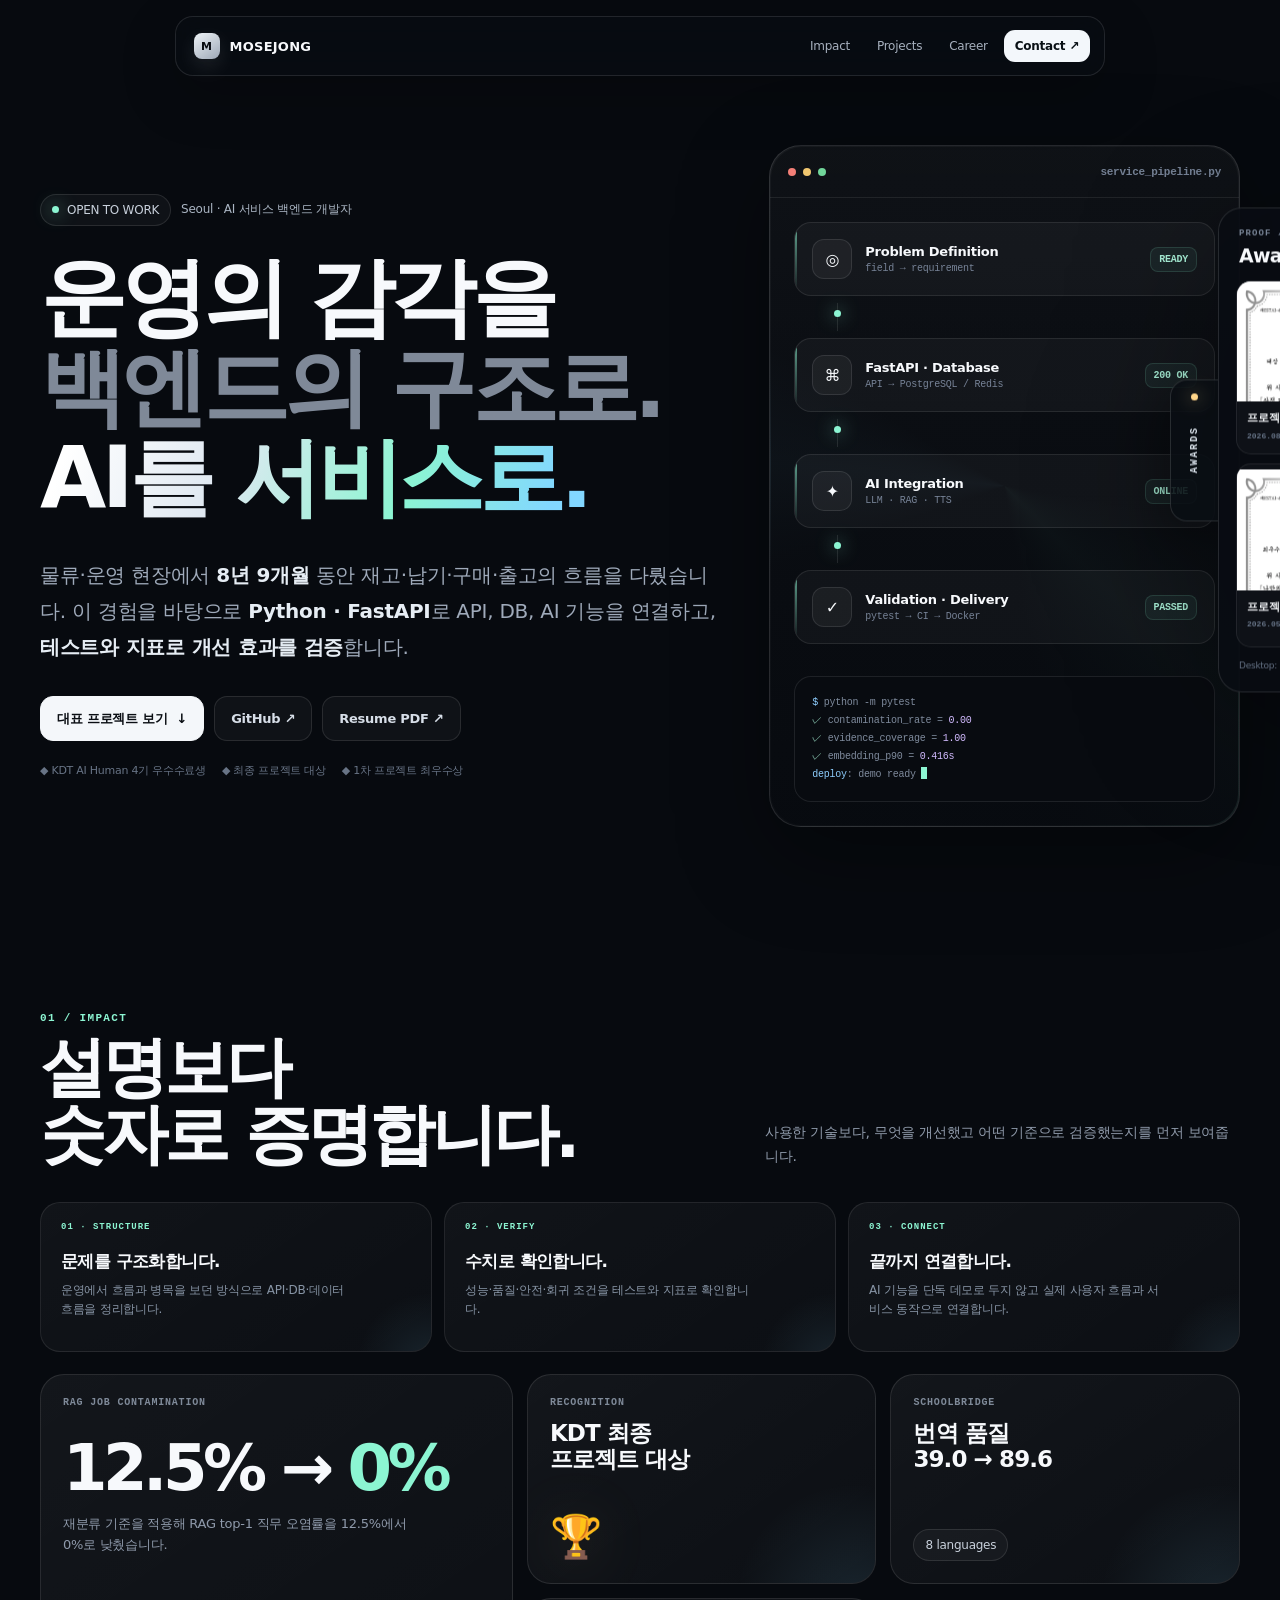
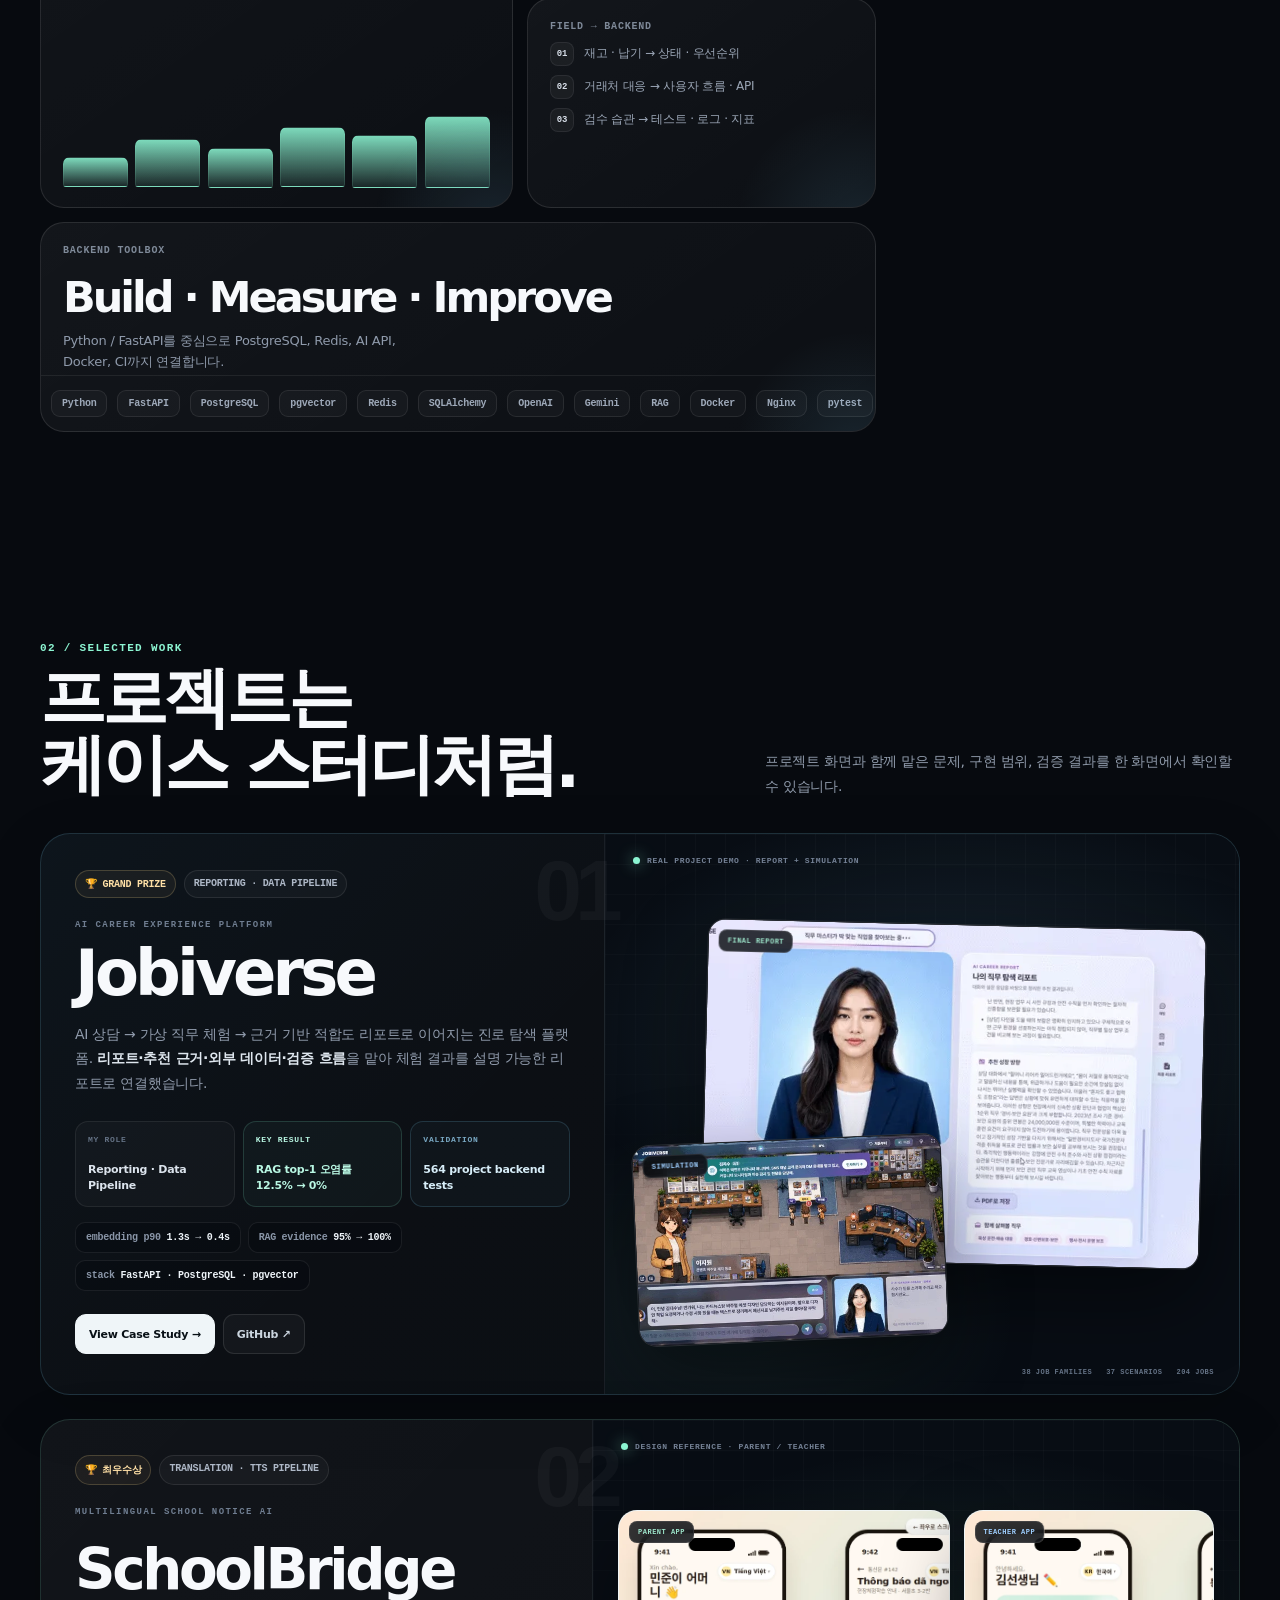
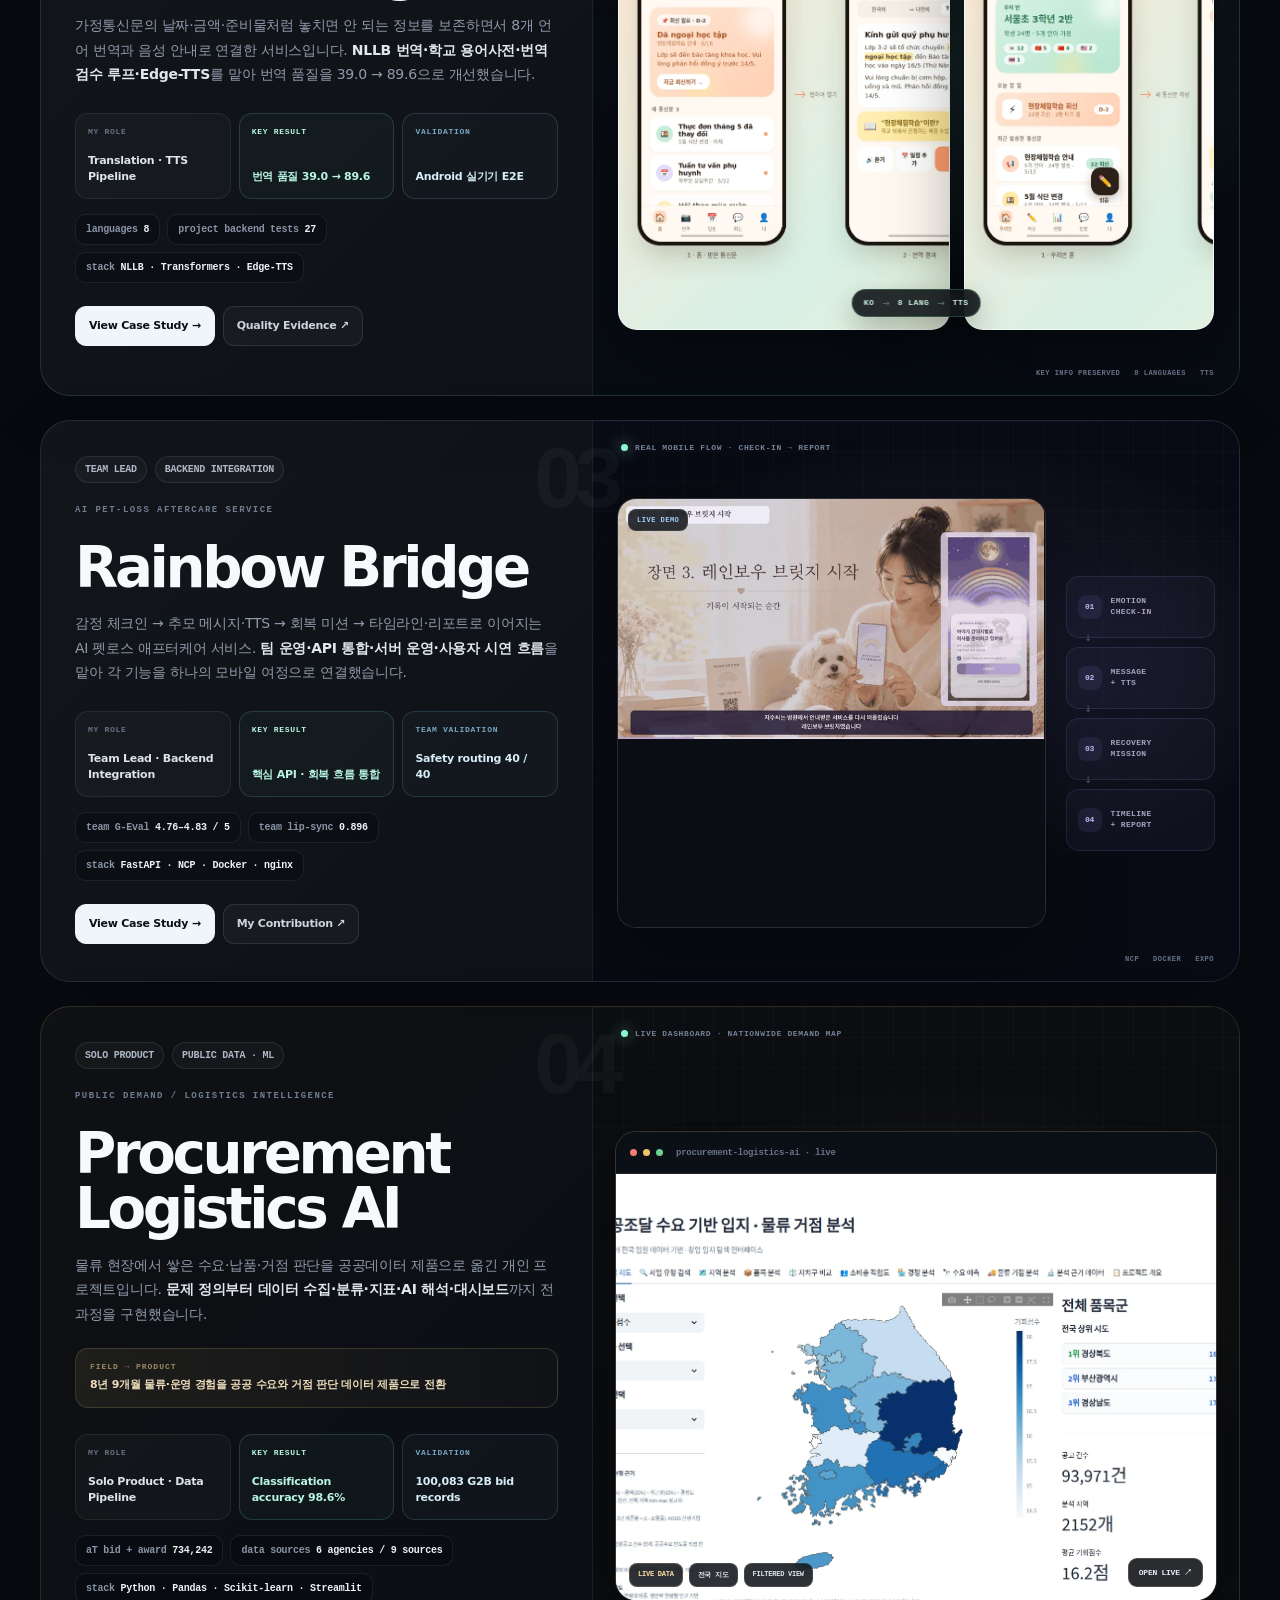
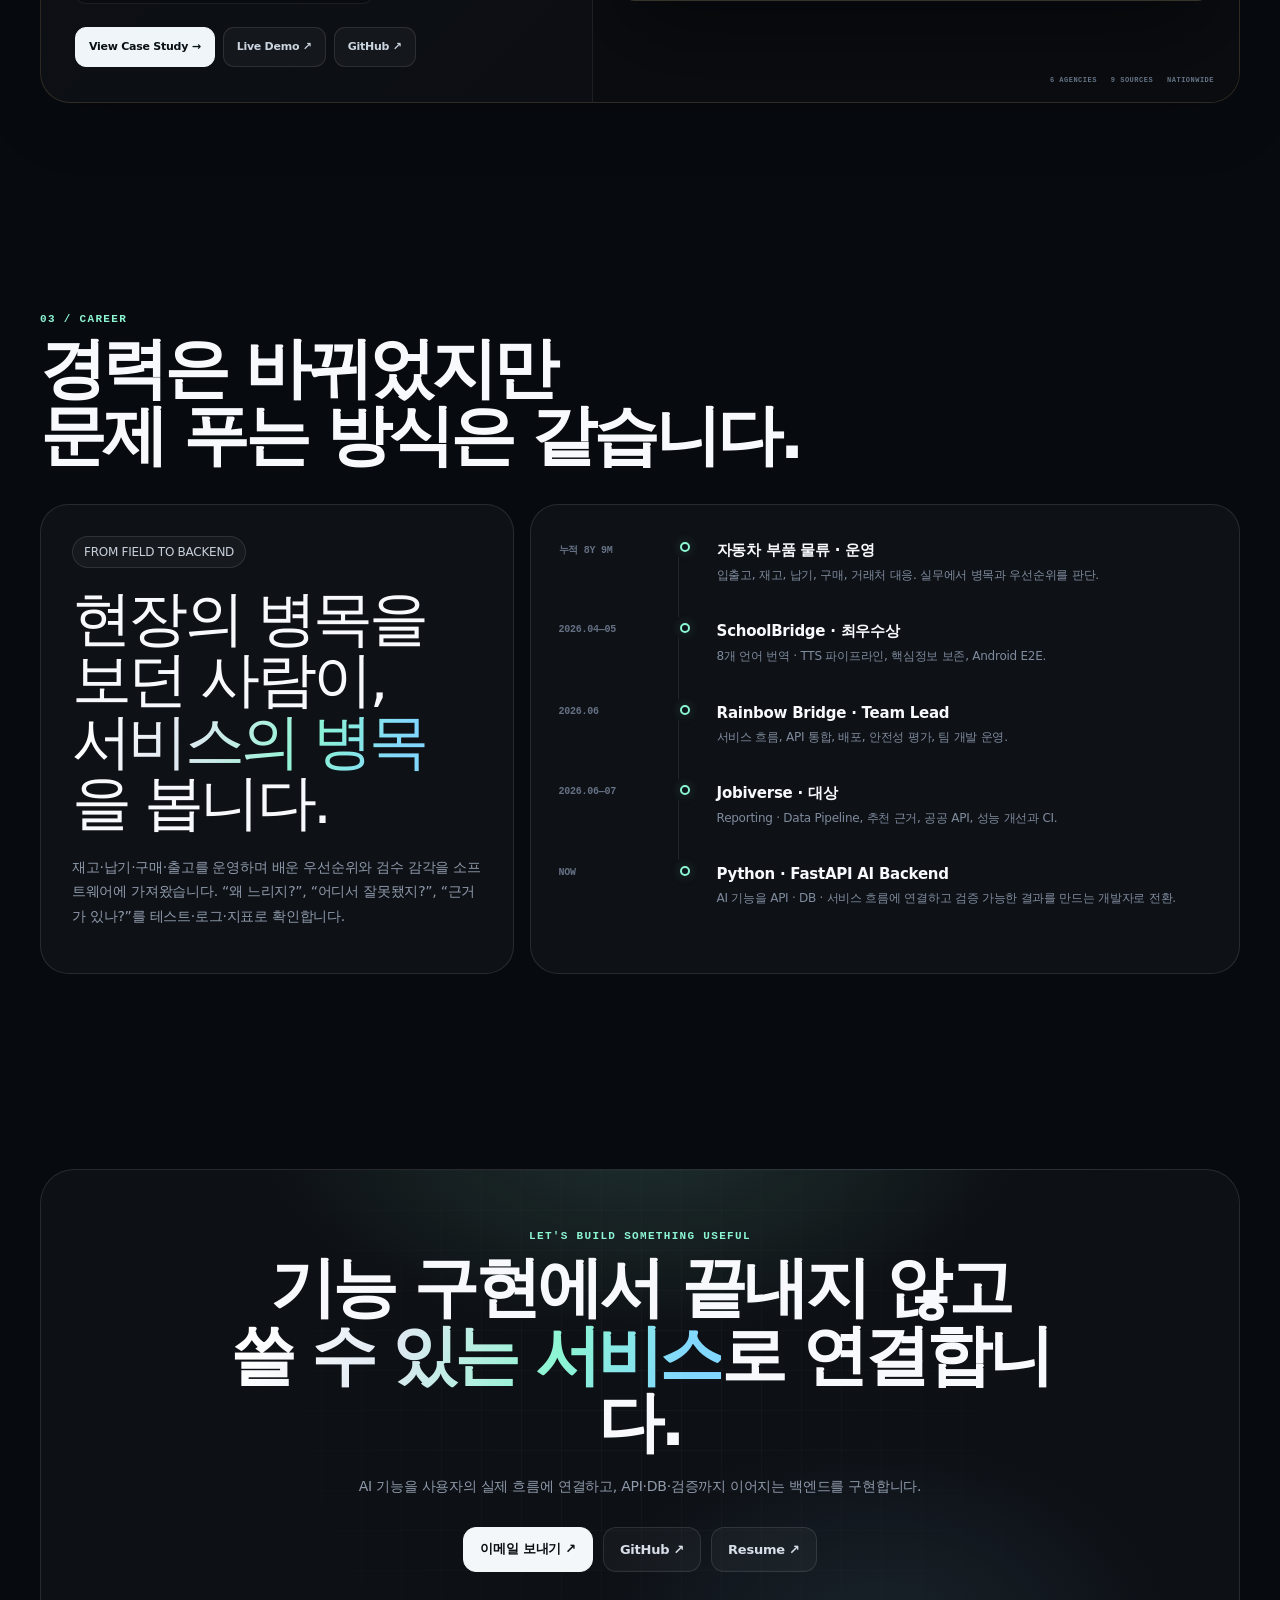
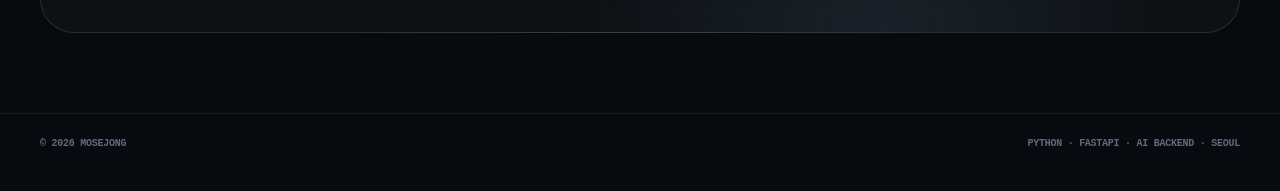
==== commit a7bf8c3e: "fix: finalize portfolio copy accuracy" ====
--- a/index.html
+++ b/index.html
@@ -5,9 +5,9 @@
   <meta name="viewport" content="width=device-width,initial-scale=1,viewport-fit=cover" />
   <meta name="theme-color" content="#070a0f" />
   <meta name="description" content="물류·운영 경험을 바탕으로 Python · FastAPI로 API, DB, AI 기능을 연결하고 테스트와 수치로 검증하는 AI 백엔드 개발자 모세종의 포트폴리오." />
-  <meta property="og:title" content="모세종 | Python · FastAPI AI Backend Developer" />
+  <meta property="og:title" content="모세종 | Python · FastAPI AI 서비스 백엔드 개발자" />
   <meta property="og:description" content="물류·운영 경험을 바탕으로 Python · FastAPI로 API, DB, AI 기능을 연결하고 테스트와 수치로 검증하는 AI 백엔드 개발자 포트폴리오." />
-  <title>모세종 | Python · FastAPI AI Backend Developer</title>
+  <title>모세종 | Python · FastAPI AI 서비스 백엔드 개발자</title>
 
   <style>
     :root{
@@ -634,7 +634,7 @@
     @media(max-width:680px){.work-principles{grid-template-columns:1fr}.work-principle:last-child{grid-column:auto}.work-principle{min-height:0}.scan-grid{grid-template-columns:1fr}.scan-grid .role-box{min-height:0}.project:before{font-size:68px;right:18px;top:13px}}
 
   </style>
-<!-- SEO_V11_START --><meta name="author" content="모세종"><link rel="canonical" href="https://mosejong.github.io/"><link rel="icon" href="/assets/favicon.svg" type="image/svg+xml"><meta property="og:type" content="website"><meta property="og:url" content="https://mosejong.github.io/"><meta property="og:image" content="https://mosejong.github.io/assets/og/portfolio.png"><meta property="og:image:width" content="1200"><meta property="og:image:height" content="630"><meta property="og:locale" content="ko_KR"><meta name="twitter:card" content="summary_large_image"><meta name="twitter:title" content="모세종 | Python · FastAPI AI Backend Developer"><meta name="twitter:description" content="물류·운영 경험을 바탕으로 Python · FastAPI로 API, DB, AI 기능을 연결하고 테스트와 수치로 검증하는 AI 백엔드 개발자 모세종의 포트폴리오."><meta name="twitter:image" content="https://mosejong.github.io/assets/og/portfolio.png"><script type="application/ld+json">{"@context":"https://schema.org","@type":"Person","name":"모세종","url":"https://mosejong.github.io/","sameAs":["https://github.com/mosejong"],"jobTitle":"AI Service Backend Developer","knowsAbout":["Python","FastAPI","PostgreSQL","Redis","RAG","LLM Integration","Docker","pytest","GitHub Actions"]}</script><!-- SEO_V11_END --></head>
+<!-- SEO_V11_START --><meta name="author" content="모세종"><link rel="canonical" href="https://mosejong.github.io/"><link rel="icon" href="/assets/favicon.svg" type="image/svg+xml"><meta property="og:type" content="website"><meta property="og:url" content="https://mosejong.github.io/"><meta property="og:image" content="https://mosejong.github.io/assets/og/portfolio.png"><meta property="og:image:width" content="1200"><meta property="og:image:height" content="630"><meta property="og:locale" content="ko_KR"><meta name="twitter:card" content="summary_large_image"><meta name="twitter:title" content="모세종 | Python · FastAPI AI 서비스 백엔드 개발자"><meta name="twitter:description" content="물류·운영 경험을 바탕으로 Python · FastAPI로 API, DB, AI 기능을 연결하고 테스트와 수치로 검증하는 AI 백엔드 개발자 모세종의 포트폴리오."><meta name="twitter:image" content="https://mosejong.github.io/assets/og/portfolio.png"><script type="application/ld+json">{"@context":"https://schema.org","@type":"Person","name":"모세종","url":"https://mosejong.github.io/","sameAs":["https://github.com/mosejong"],"jobTitle":"Python · FastAPI AI 서비스 백엔드 개발자","knowsAbout":["Python","FastAPI","PostgreSQL","Redis","RAG","LLM Integration","Docker","pytest","GitHub Actions"]}</script><!-- SEO_V11_END --></head>
 <body>
   <div class="page-grid"></div>
   <div class="spotlight"></div>
@@ -697,7 +697,7 @@
         <div>
           <div class="hero-kicker reveal">
             <span class="pill"><span class="dot"></span> OPEN TO WORK</span>
-            <span>Seoul · AI Service Backend</span>
+            <span>Seoul · AI 서비스 백엔드 개발자</span>
           </div>
           <h1 class="reveal">
             운영의 감각을<br>
@@ -878,7 +878,7 @@
           <article class="project project-real project-school reveal tilt" data-index="02">
   <div class="project-copy">
     <div>
-      <div class="project-meta"><span class="tag gold">🏆 BEST PROJECT</span><span class="tag">TRANSLATION · TTS PIPELINE</span></div>
+      <div class="project-meta"><span class="tag gold">🏆 최우수상</span><span class="tag">TRANSLATION · TTS PIPELINE</span></div>
       <div class="project-eyeline">MULTILINGUAL SCHOOL NOTICE AI</div>
       <h3>SchoolBridge</h3>
       <p>가정통신문의 날짜·금액·준비물처럼 놓치면 안 되는 정보를 보존하면서 8개 언어 번역과 음성 안내로 연결한 서비스입니다. <b style="color:#dfe7ef">NLLB 번역·학교 용어사전·번역 검수 루프·Edge-TTS</b>를 맡아 번역 품질을 39.0 → 89.6으로 개선했습니다.</p>
@@ -1022,8 +1022,8 @@
 
           <div class="timeline reveal">
             <div class="time-item">
-              <div class="time-year">2013—2026</div><div class="time-dot"></div>
-              <div class="time-content"><strong>자동차 부품 물류 · 운영 · 누적 8년 9개월</strong><p>입출고, 재고, 납기, 구매, 거래처 대응. 실무에서 병목과 우선순위를 판단.</p></div>
+              <div class="time-year">누적 8Y 9M</div><div class="time-dot"></div>
+              <div class="time-content"><strong>자동차 부품 물류 · 운영</strong><p>입출고, 재고, 납기, 구매, 거래처 대응. 실무에서 병목과 우선순위를 판단.</p></div>
             </div>
             <div class="time-item">
               <div class="time-year">2026.04—05</div><div class="time-dot"></div>
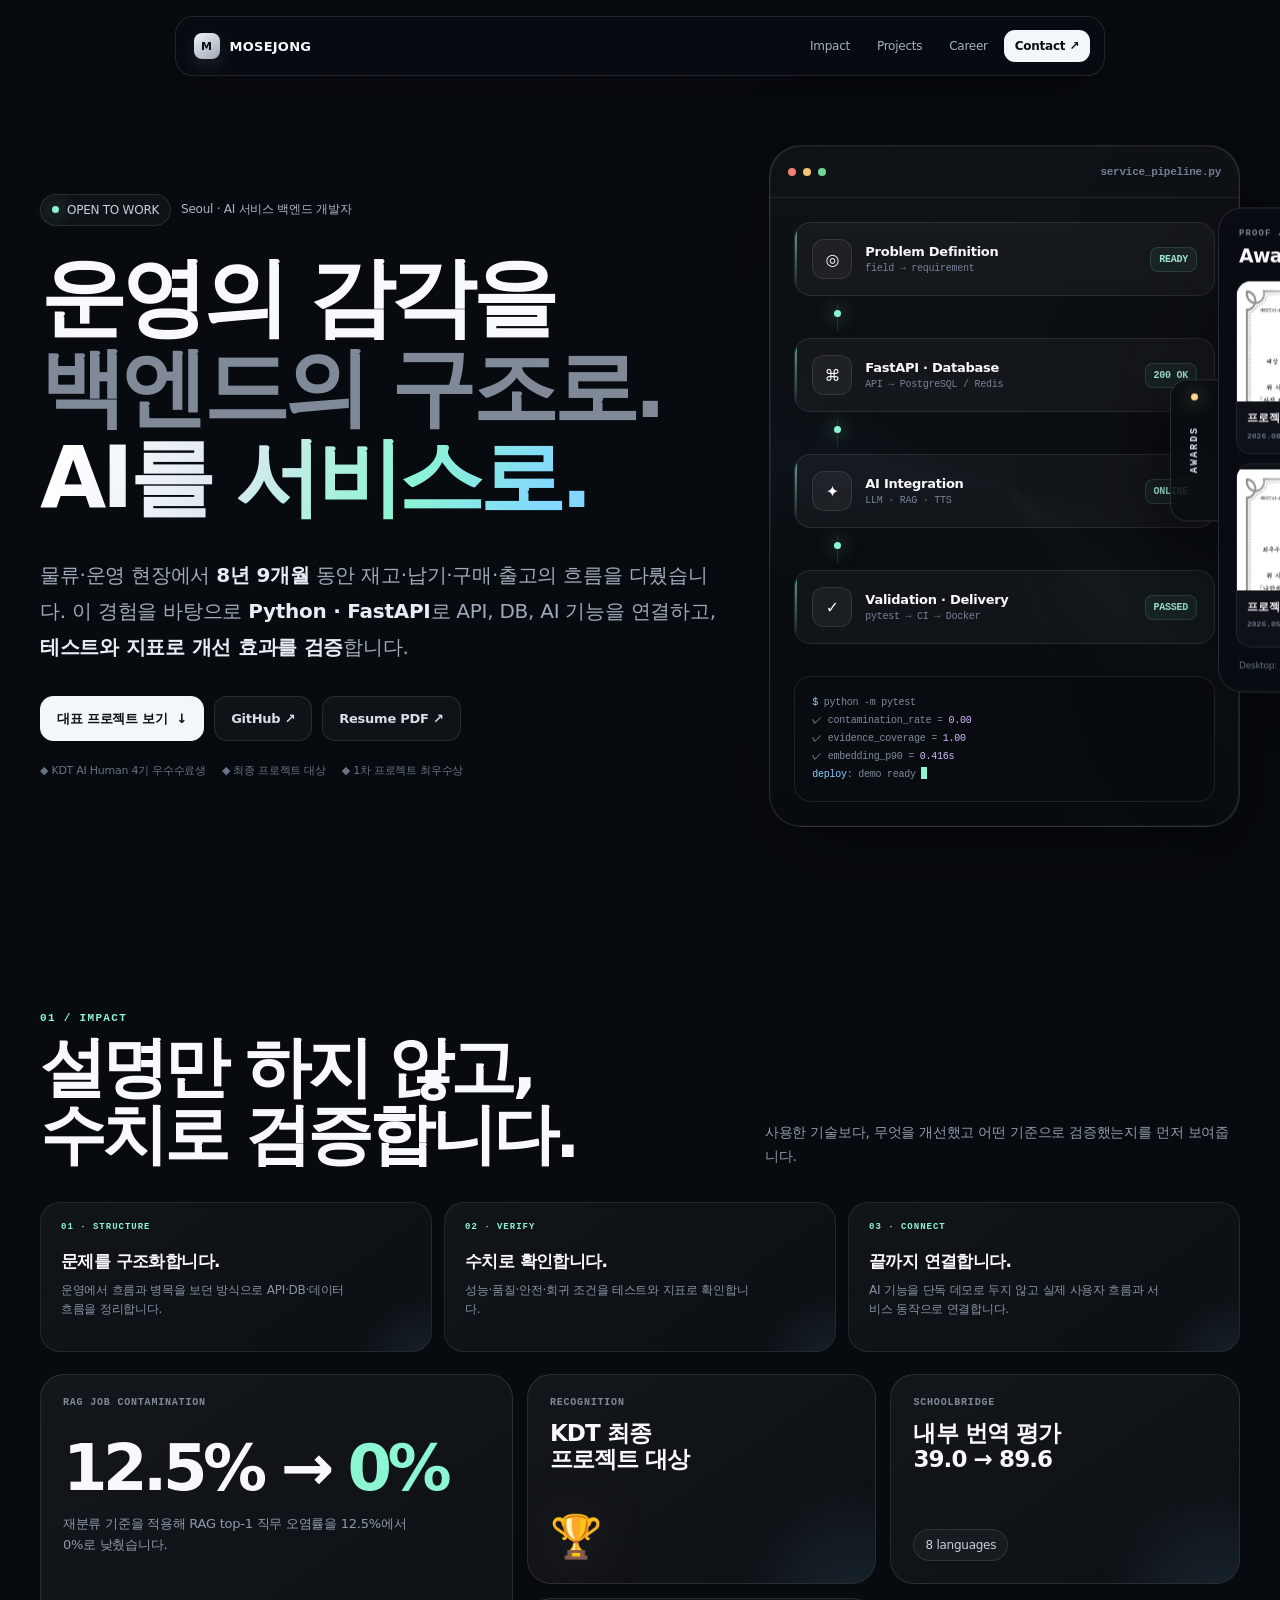
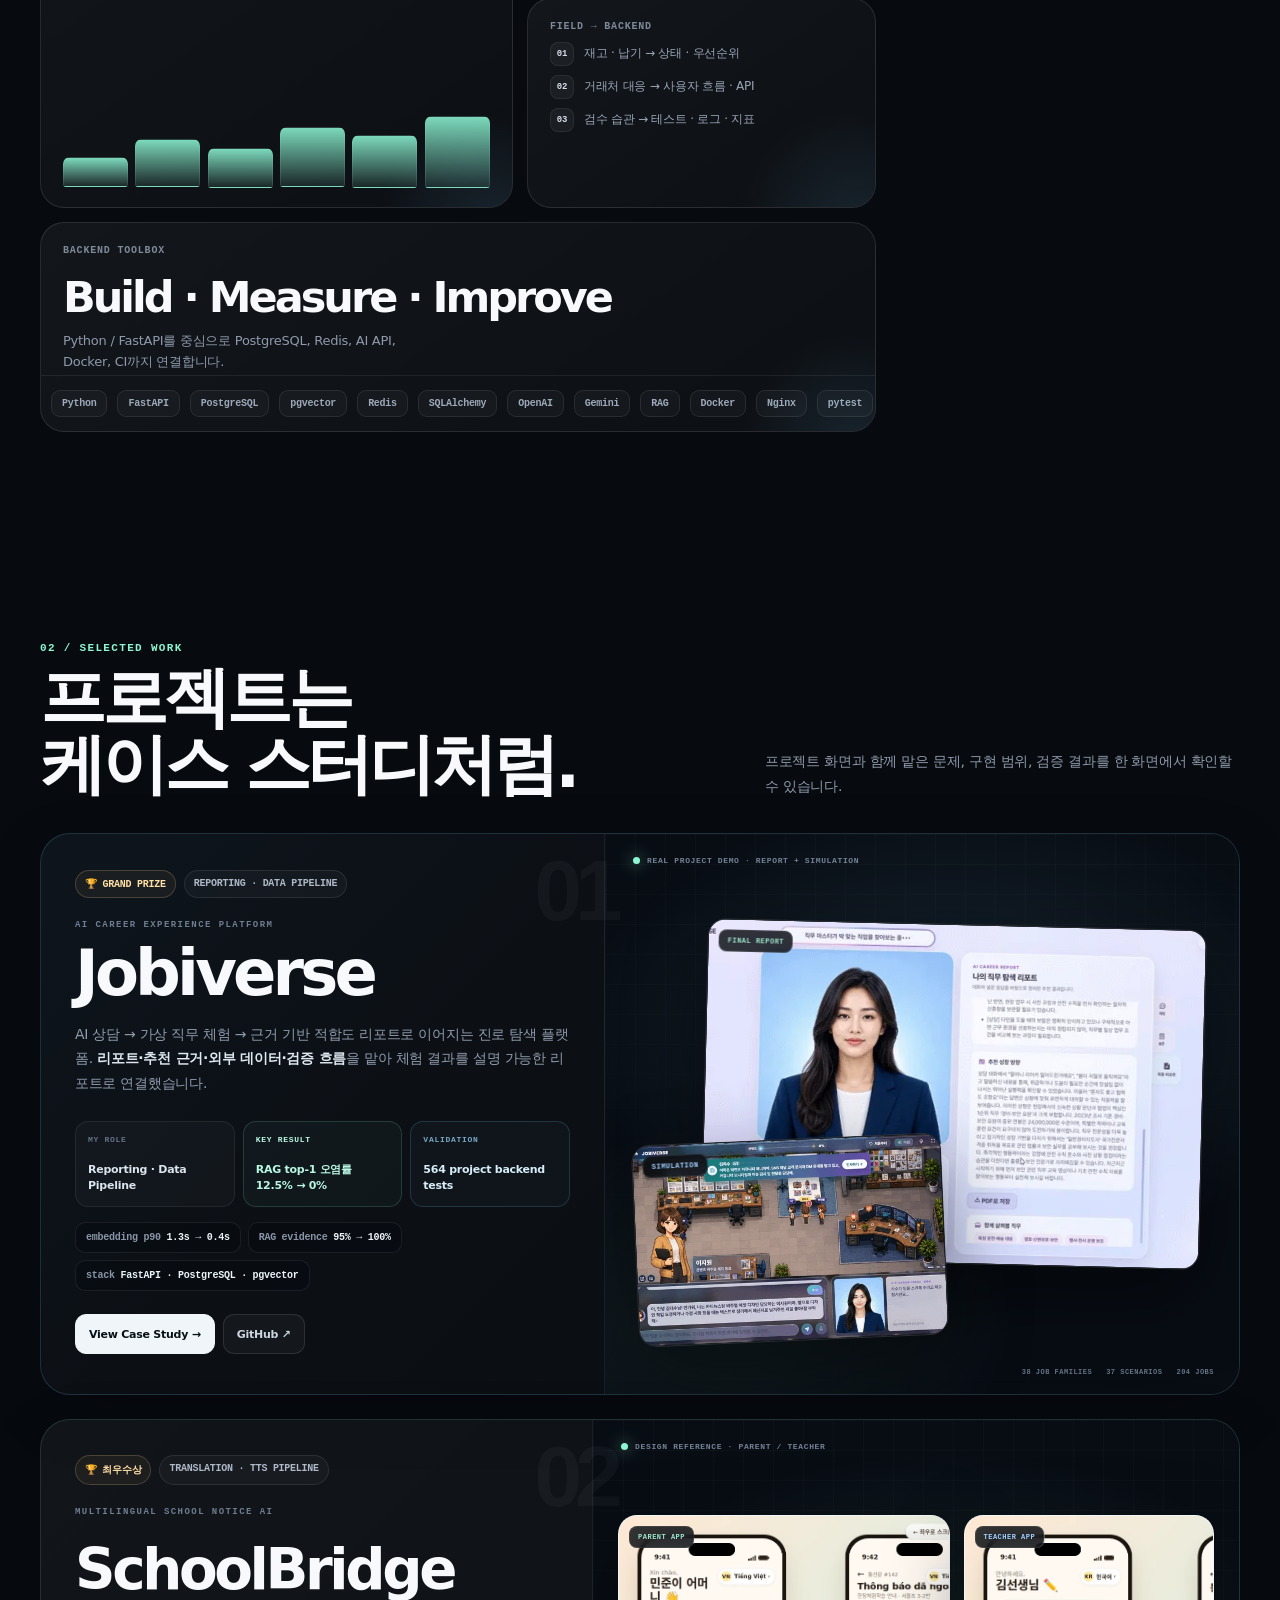
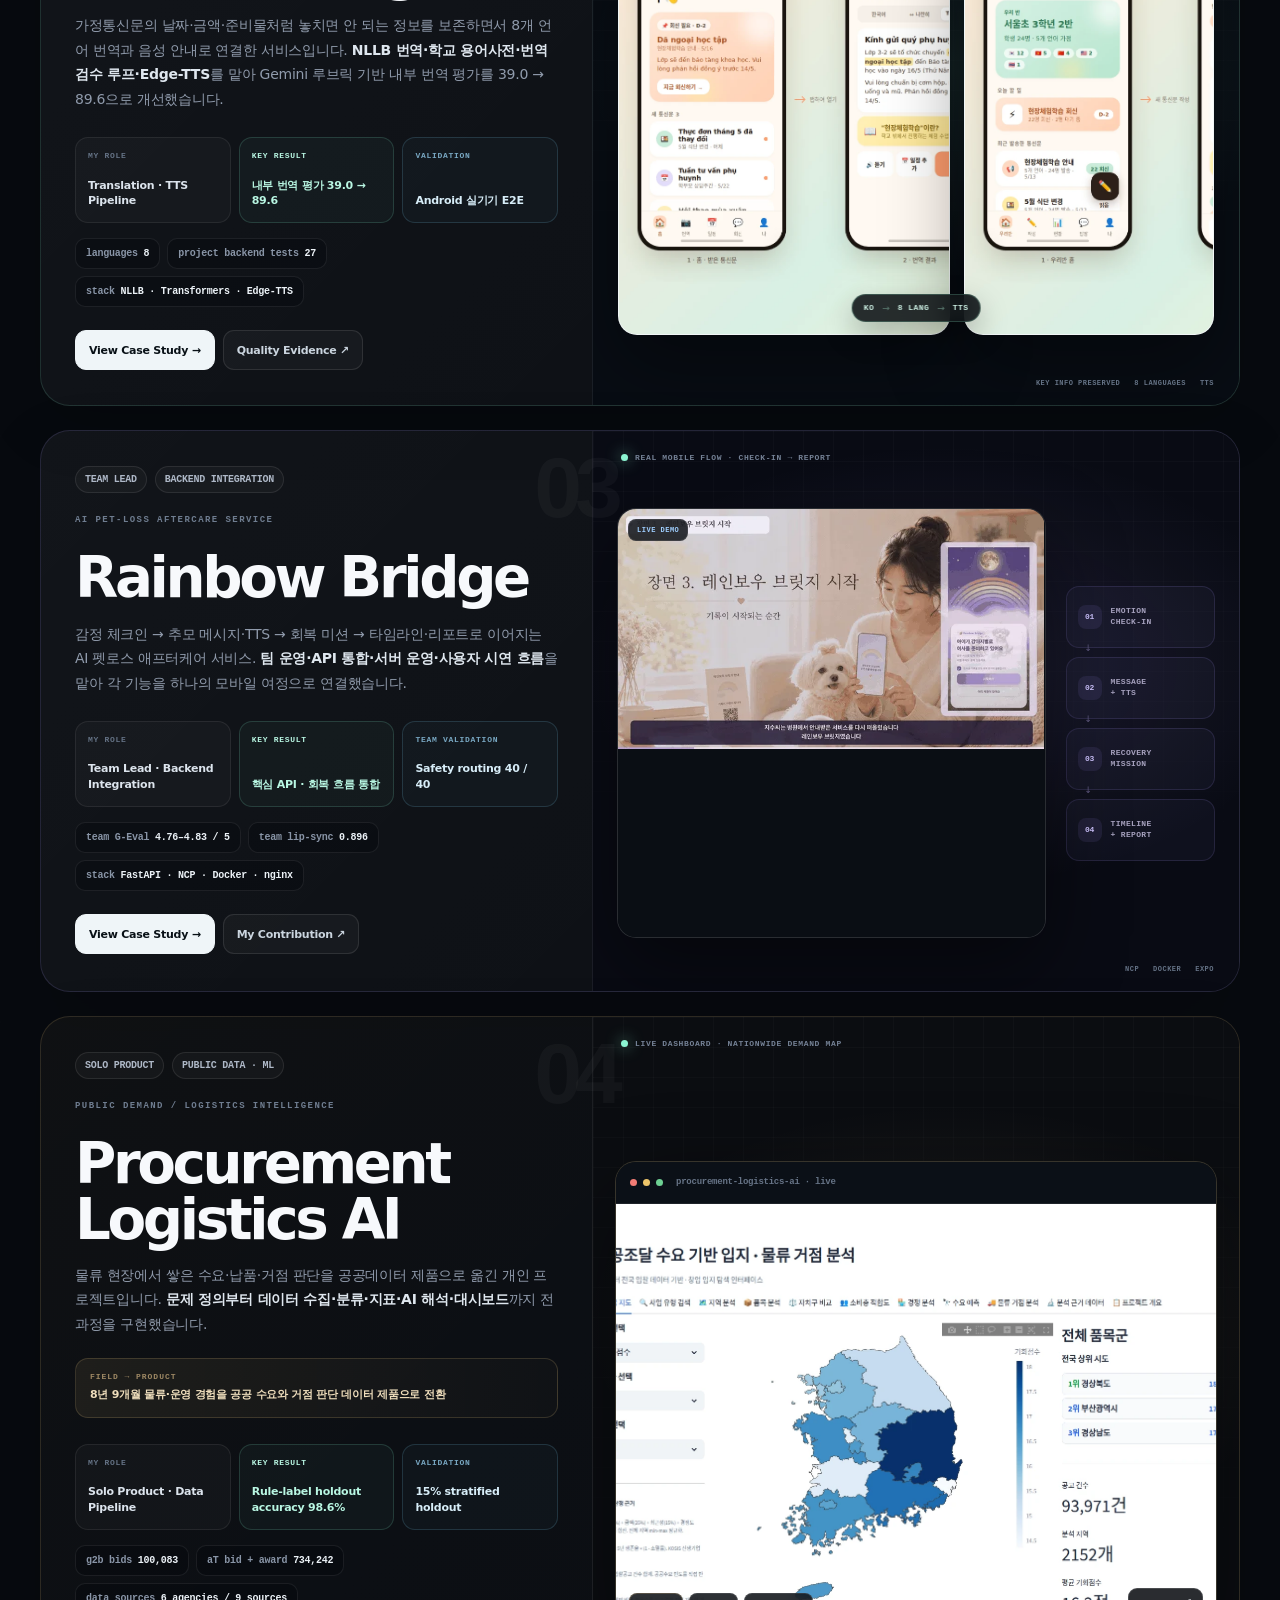
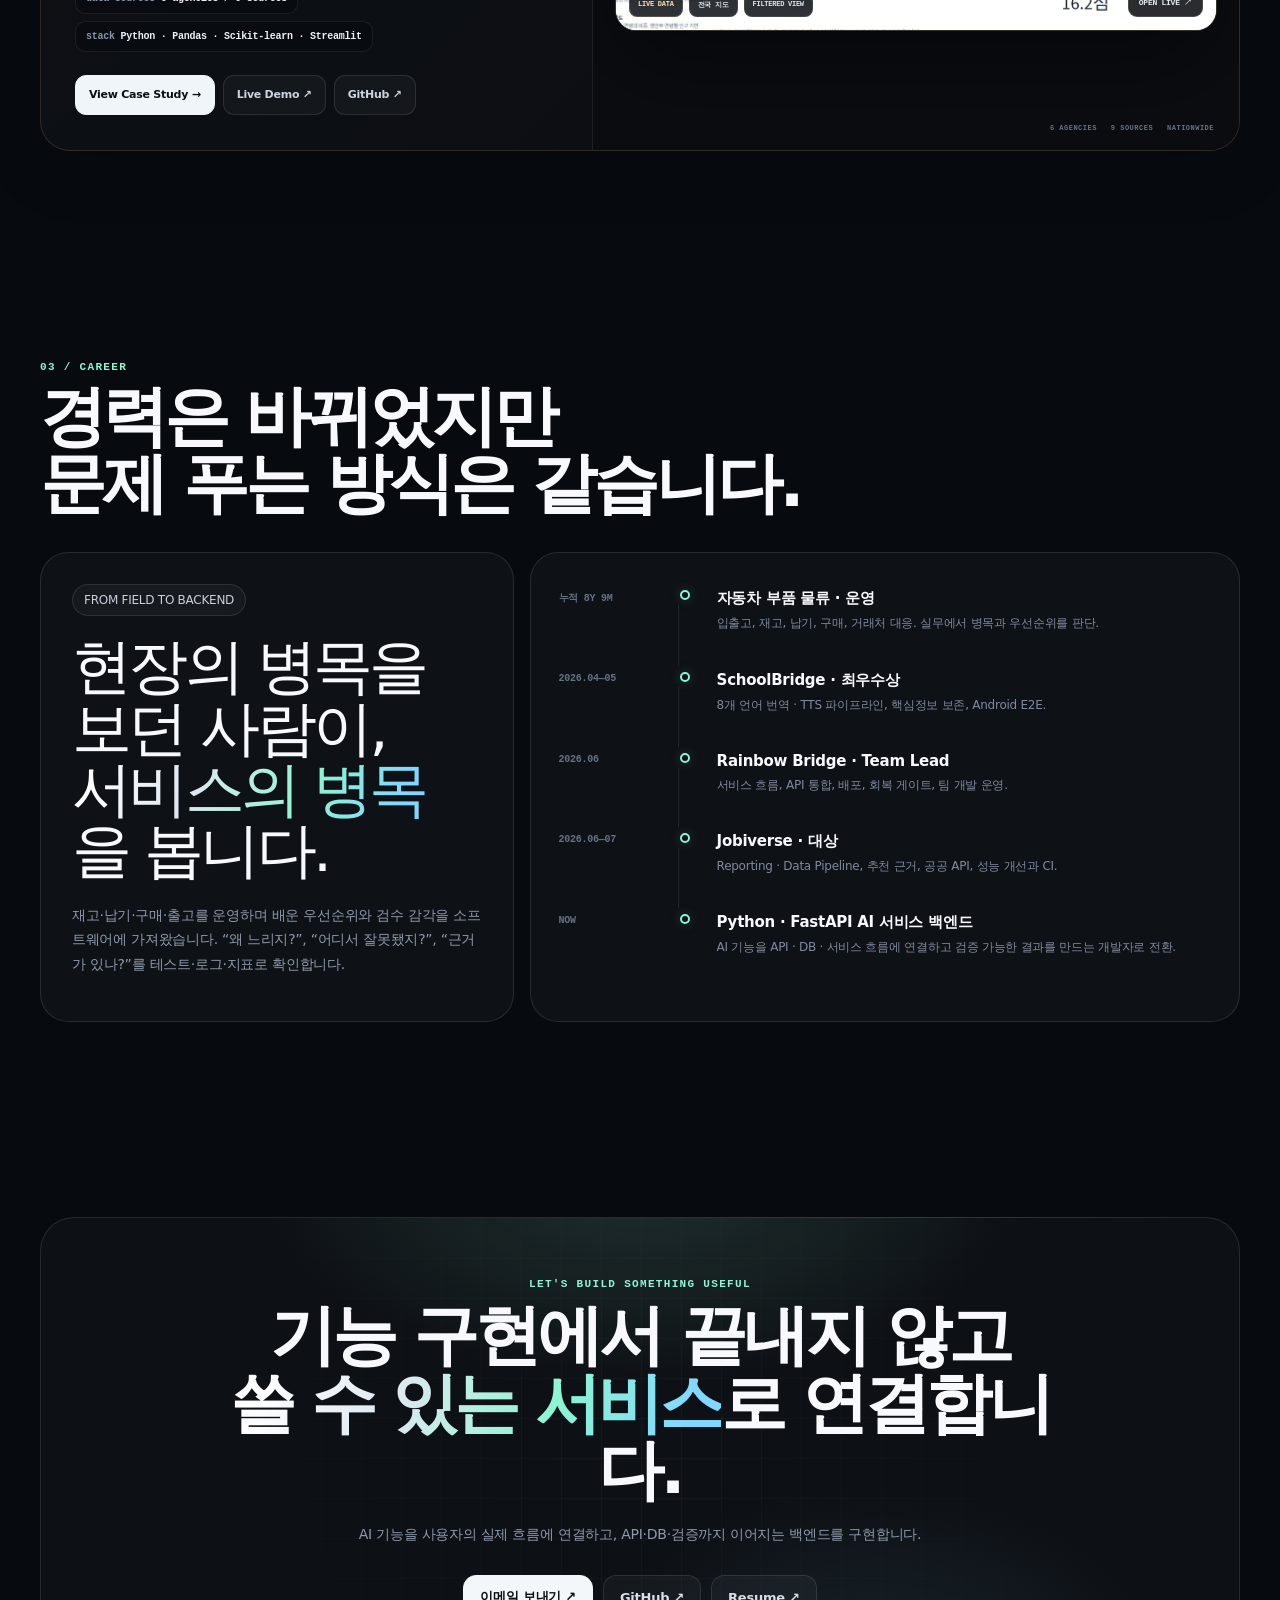
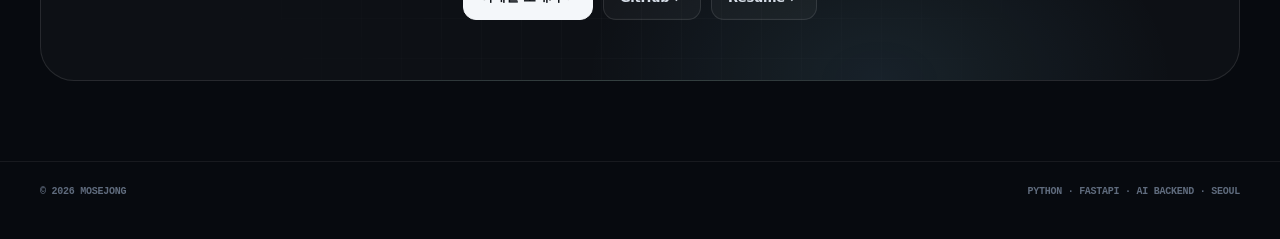
==== commit ef67e20a: "fix: harden portfolio metric claims" ====
--- a/index.html
+++ b/index.html
@@ -767,7 +767,7 @@
         <div class="section-top reveal">
           <div>
             <div class="section-kicker">01 / IMPACT</div>
-            <h2>설명보다<br>숫자로 증명합니다.</h2>
+            <h2>설명만 하지 않고,<br>수치로 검증합니다.</h2>
           </div>
           <p class="section-note">사용한 기술보다, 무엇을 개선했고 어떤 기준으로 검증했는지를 먼저 보여줍니다.</p>
         </div>
@@ -792,7 +792,7 @@
           </div>
 
           <div class="bento-card award-card reveal">
-            <div><div class="bento-label">SchoolBridge</div><div class="award-title">번역 품질<br>39.0 → 89.6</div></div>
+            <div><div class="bento-label">SchoolBridge</div><div class="award-title">내부 번역 평가<br>39.0 → 89.6</div></div>
             <div class="pill" style="width:max-content">8 languages</div>
           </div>
 
@@ -881,10 +881,10 @@
       <div class="project-meta"><span class="tag gold">🏆 최우수상</span><span class="tag">TRANSLATION · TTS PIPELINE</span></div>
       <div class="project-eyeline">MULTILINGUAL SCHOOL NOTICE AI</div>
       <h3>SchoolBridge</h3>
-      <p>가정통신문의 날짜·금액·준비물처럼 놓치면 안 되는 정보를 보존하면서 8개 언어 번역과 음성 안내로 연결한 서비스입니다. <b style="color:#dfe7ef">NLLB 번역·학교 용어사전·번역 검수 루프·Edge-TTS</b>를 맡아 번역 품질을 39.0 → 89.6으로 개선했습니다.</p>
+      <p>가정통신문의 날짜·금액·준비물처럼 놓치면 안 되는 정보를 보존하면서 8개 언어 번역과 음성 안내로 연결한 서비스입니다. <b style="color:#dfe7ef">NLLB 번역·학교 용어사전·번역 검수 루프·Edge-TTS</b>를 맡아 Gemini 루브릭 기반 내부 번역 평가를 39.0 → 89.6으로 개선했습니다.</p>
       <div class="role-grid scan-grid">
         <div class="role-box"><small>MY ROLE</small><strong>Translation · TTS Pipeline</strong></div>
-        <div class="role-box signal"><small>KEY RESULT</small><strong>번역 품질 39.0 → 89.6</strong></div>
+        <div class="role-box signal"><small>KEY RESULT</small><strong>내부 번역 평가 39.0 → 89.6</strong></div>
         <div class="role-box proof"><small>VALIDATION</small><strong>Android 실기기 E2E</strong></div>
       </div>
       <div class="project-metrics supporting-metrics">
@@ -966,10 +966,11 @@
       <div class="origin-note"><small>FIELD → PRODUCT</small><strong>8년 9개월 물류·운영 경험을 공공 수요와 거점 판단 데이터 제품으로 전환</strong></div>
       <div class="role-grid scan-grid">
         <div class="role-box"><small>MY ROLE</small><strong>Solo Product · Data Pipeline</strong></div>
-        <div class="role-box signal"><small>KEY RESULT</small><strong>Classification accuracy 98.6%</strong></div>
-        <div class="role-box proof"><small>VALIDATION</small><strong>100,083 G2B bid records</strong></div>
+        <div class="role-box signal"><small>KEY RESULT</small><strong>Rule-label holdout accuracy 98.6%</strong></div>
+        <div class="role-box proof"><small>VALIDATION</small><strong>15% stratified holdout</strong></div>
       </div>
       <div class="project-metrics supporting-metrics">
+        <span class="metric">g2b bids <b>100,083</b></span>
         <span class="metric">aT bid + award <b>734,242</b></span>
         <span class="metric">data sources <b>6 agencies / 9 sources</b></span>
         <span class="metric">stack <b>Python · Pandas · Scikit-learn · Streamlit</b></span>
@@ -1031,7 +1032,7 @@
             </div>
             <div class="time-item">
               <div class="time-year">2026.06</div><div class="time-dot"></div>
-              <div class="time-content"><strong>Rainbow Bridge · Team Lead</strong><p>서비스 흐름, API 통합, 배포, 안전성 평가, 팀 개발 운영.</p></div>
+              <div class="time-content"><strong>Rainbow Bridge · Team Lead</strong><p>서비스 흐름, API 통합, 배포, 회복 게이트, 팀 개발 운영.</p></div>
             </div>
             <div class="time-item">
               <div class="time-year">2026.06—07</div><div class="time-dot"></div>
@@ -1039,7 +1040,7 @@
             </div>
             <div class="time-item">
               <div class="time-year">NOW</div><div class="time-dot"></div>
-              <div class="time-content"><strong>Python · FastAPI AI Backend</strong><p>AI 기능을 API · DB · 서비스 흐름에 연결하고 검증 가능한 결과를 만드는 개발자로 전환.</p></div>
+              <div class="time-content"><strong>Python · FastAPI AI 서비스 백엔드</strong><p>AI 기능을 API · DB · 서비스 흐름에 연결하고 검증 가능한 결과를 만드는 개발자로 전환.</p></div>
             </div>
           </div>
         </div>
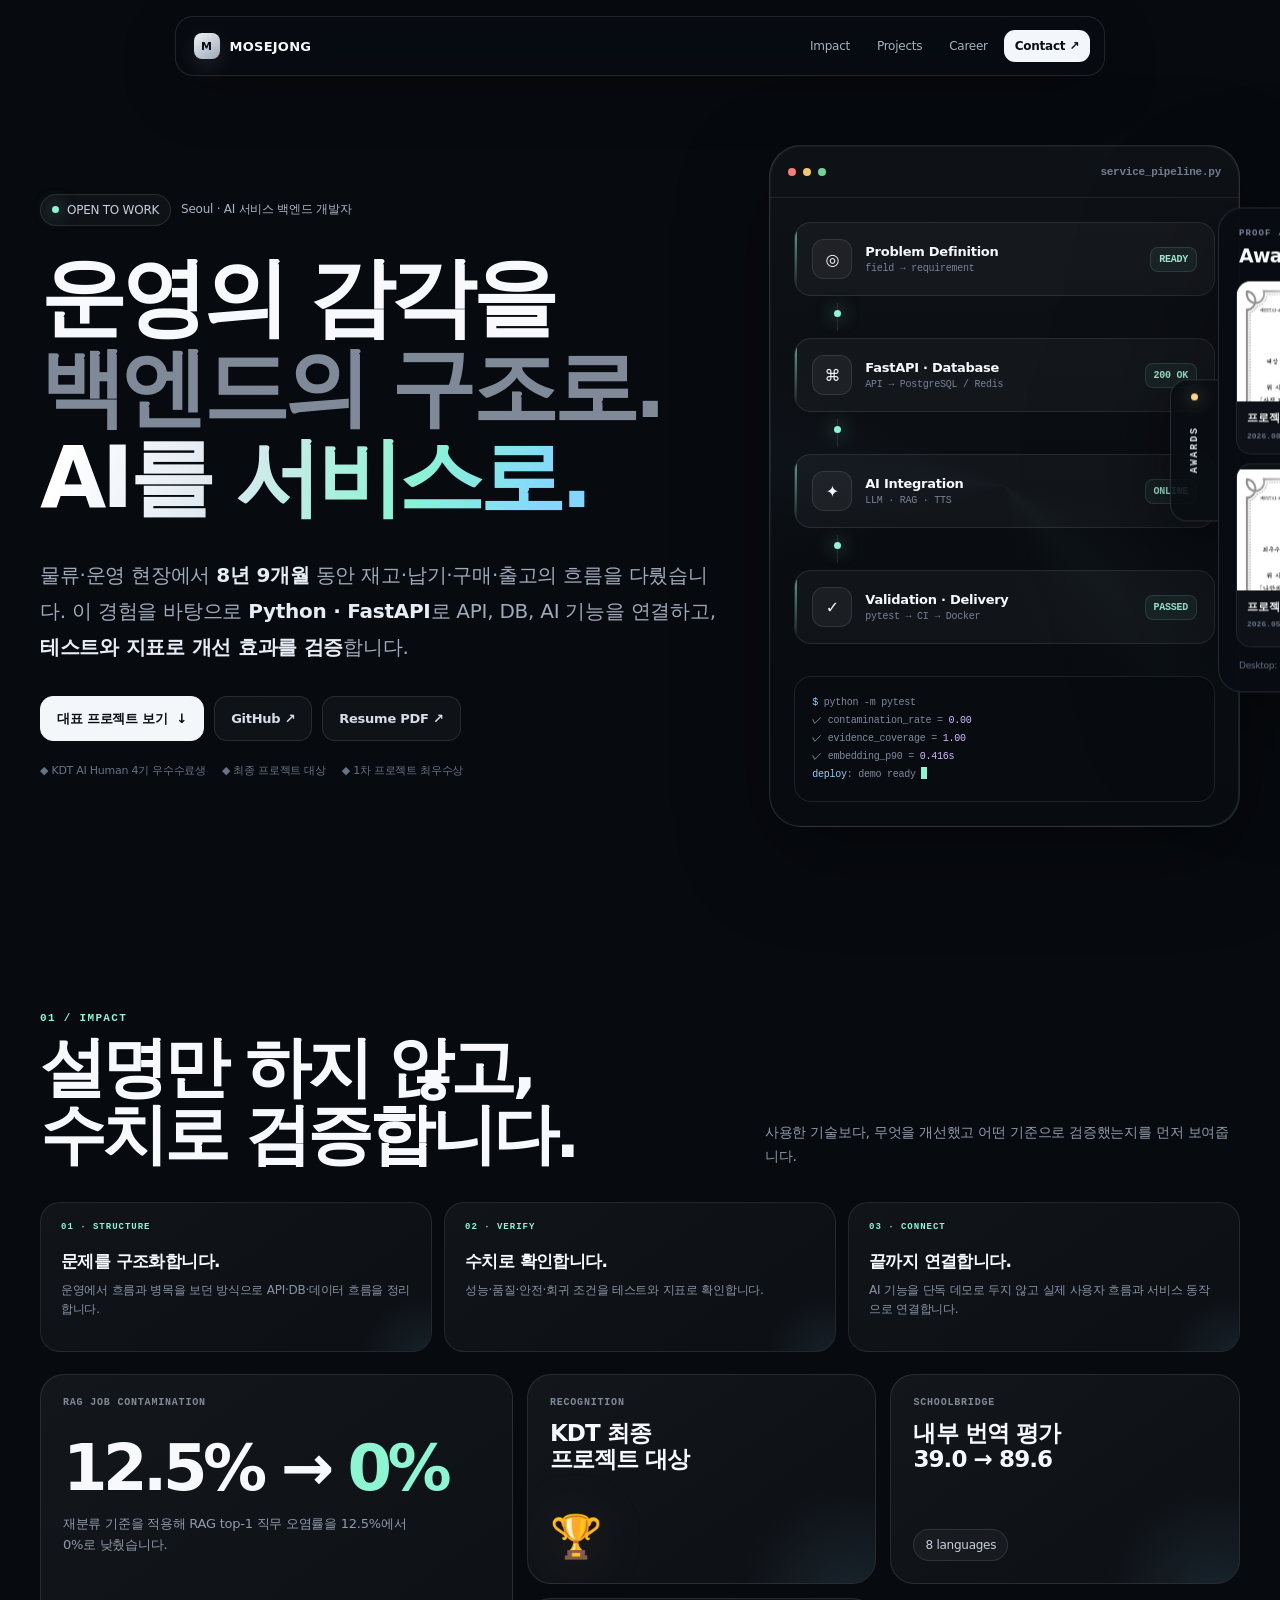
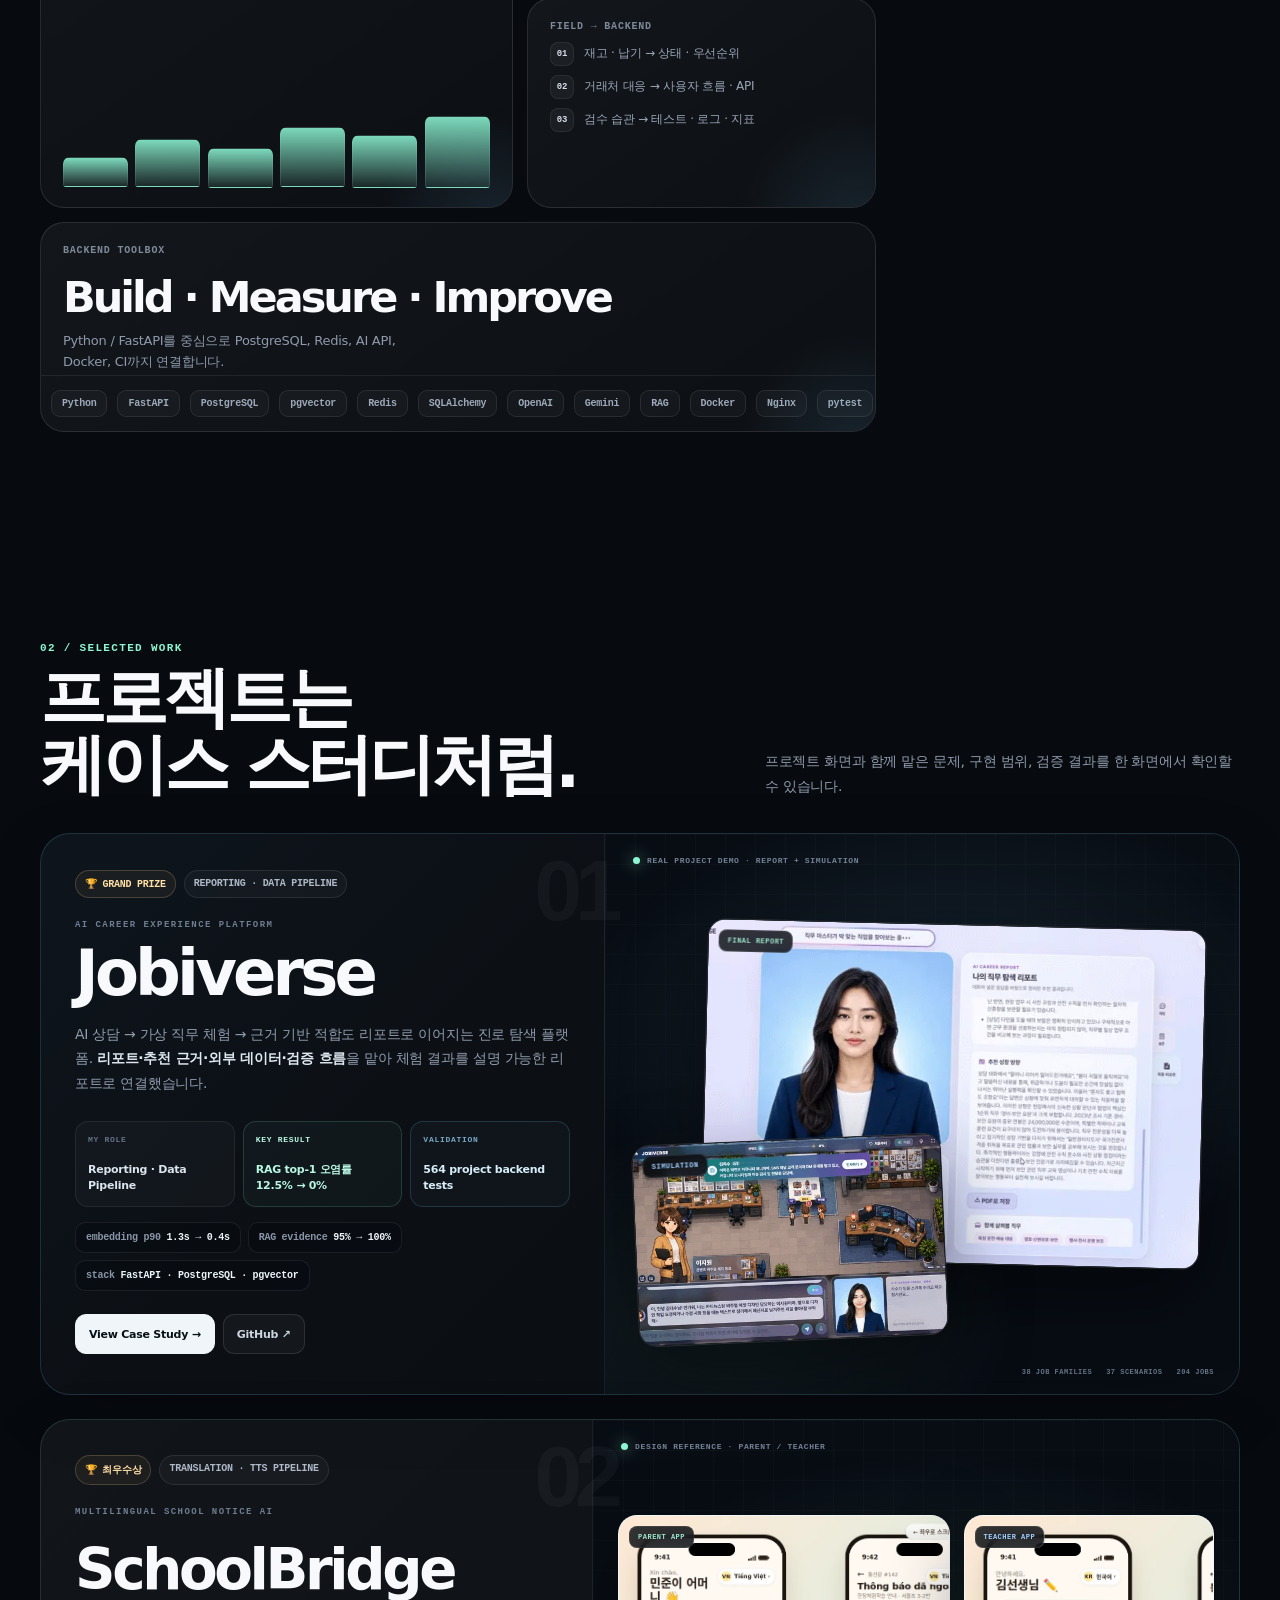
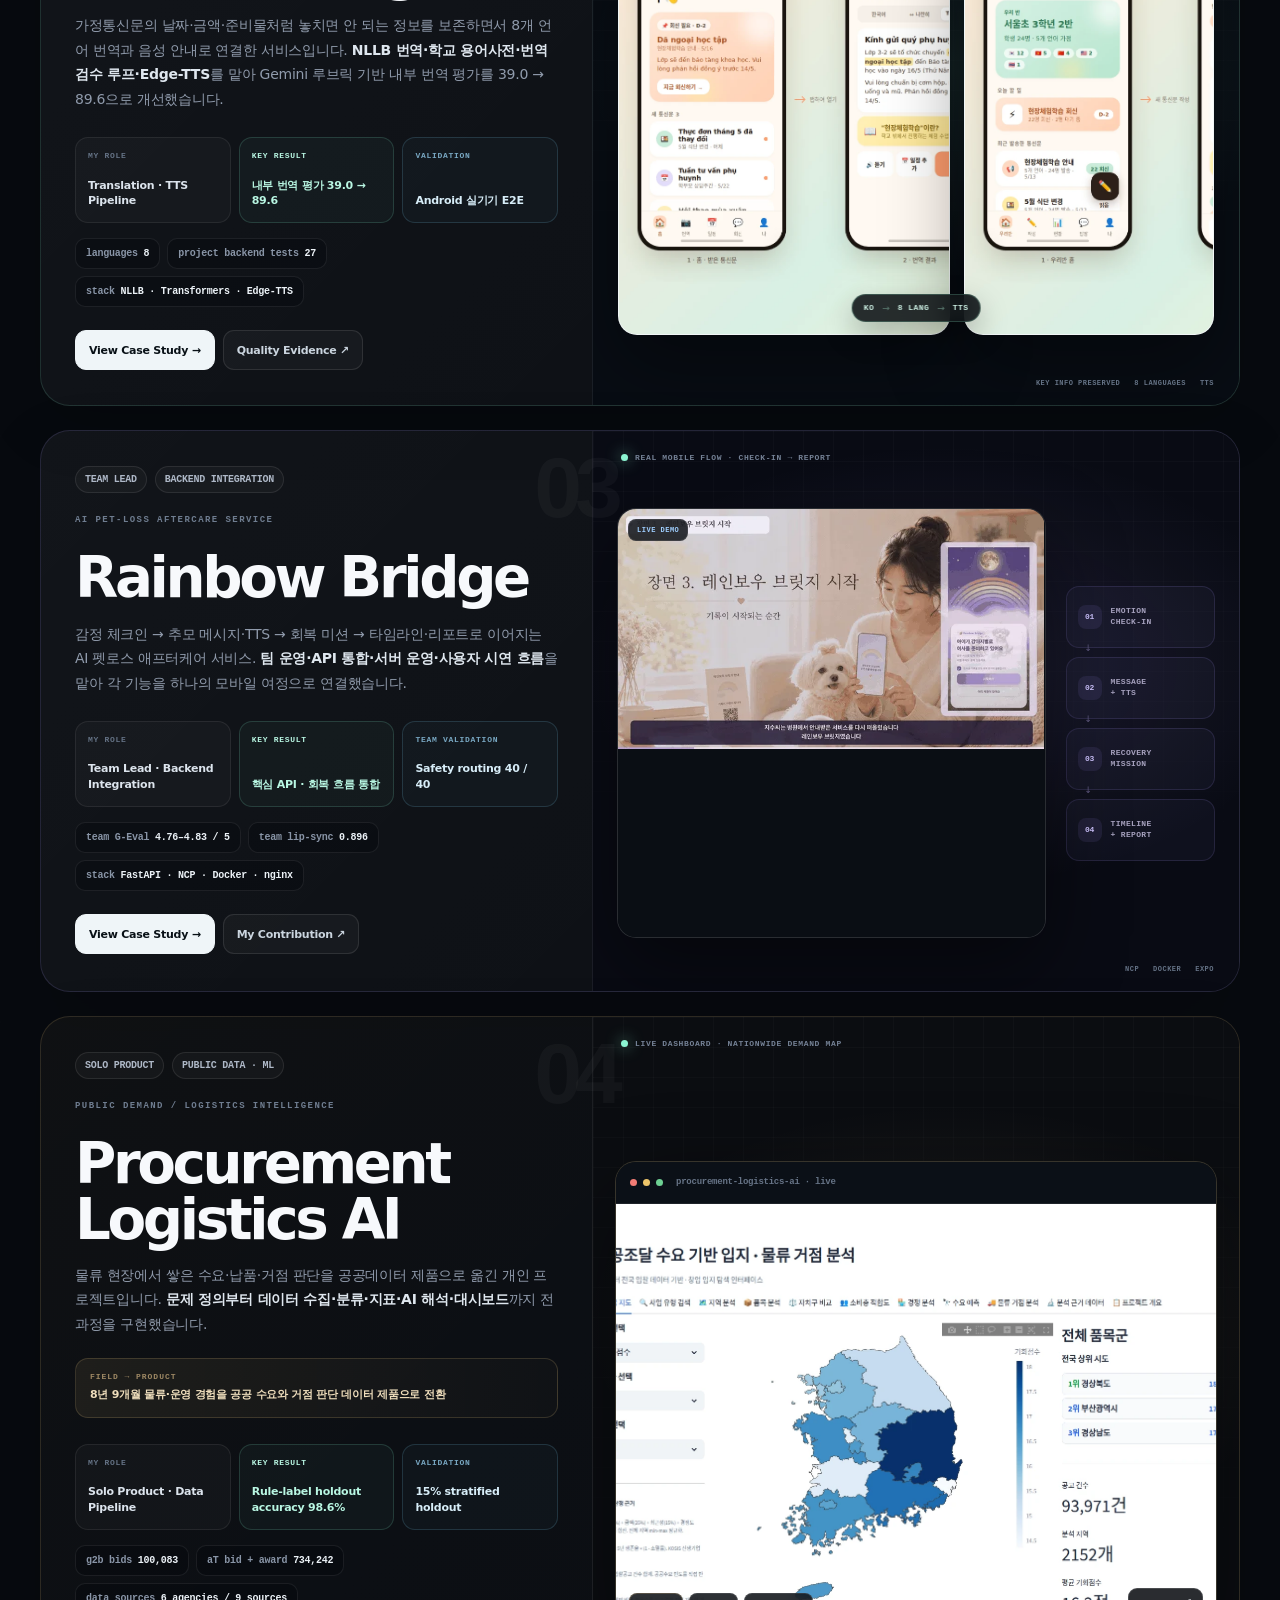
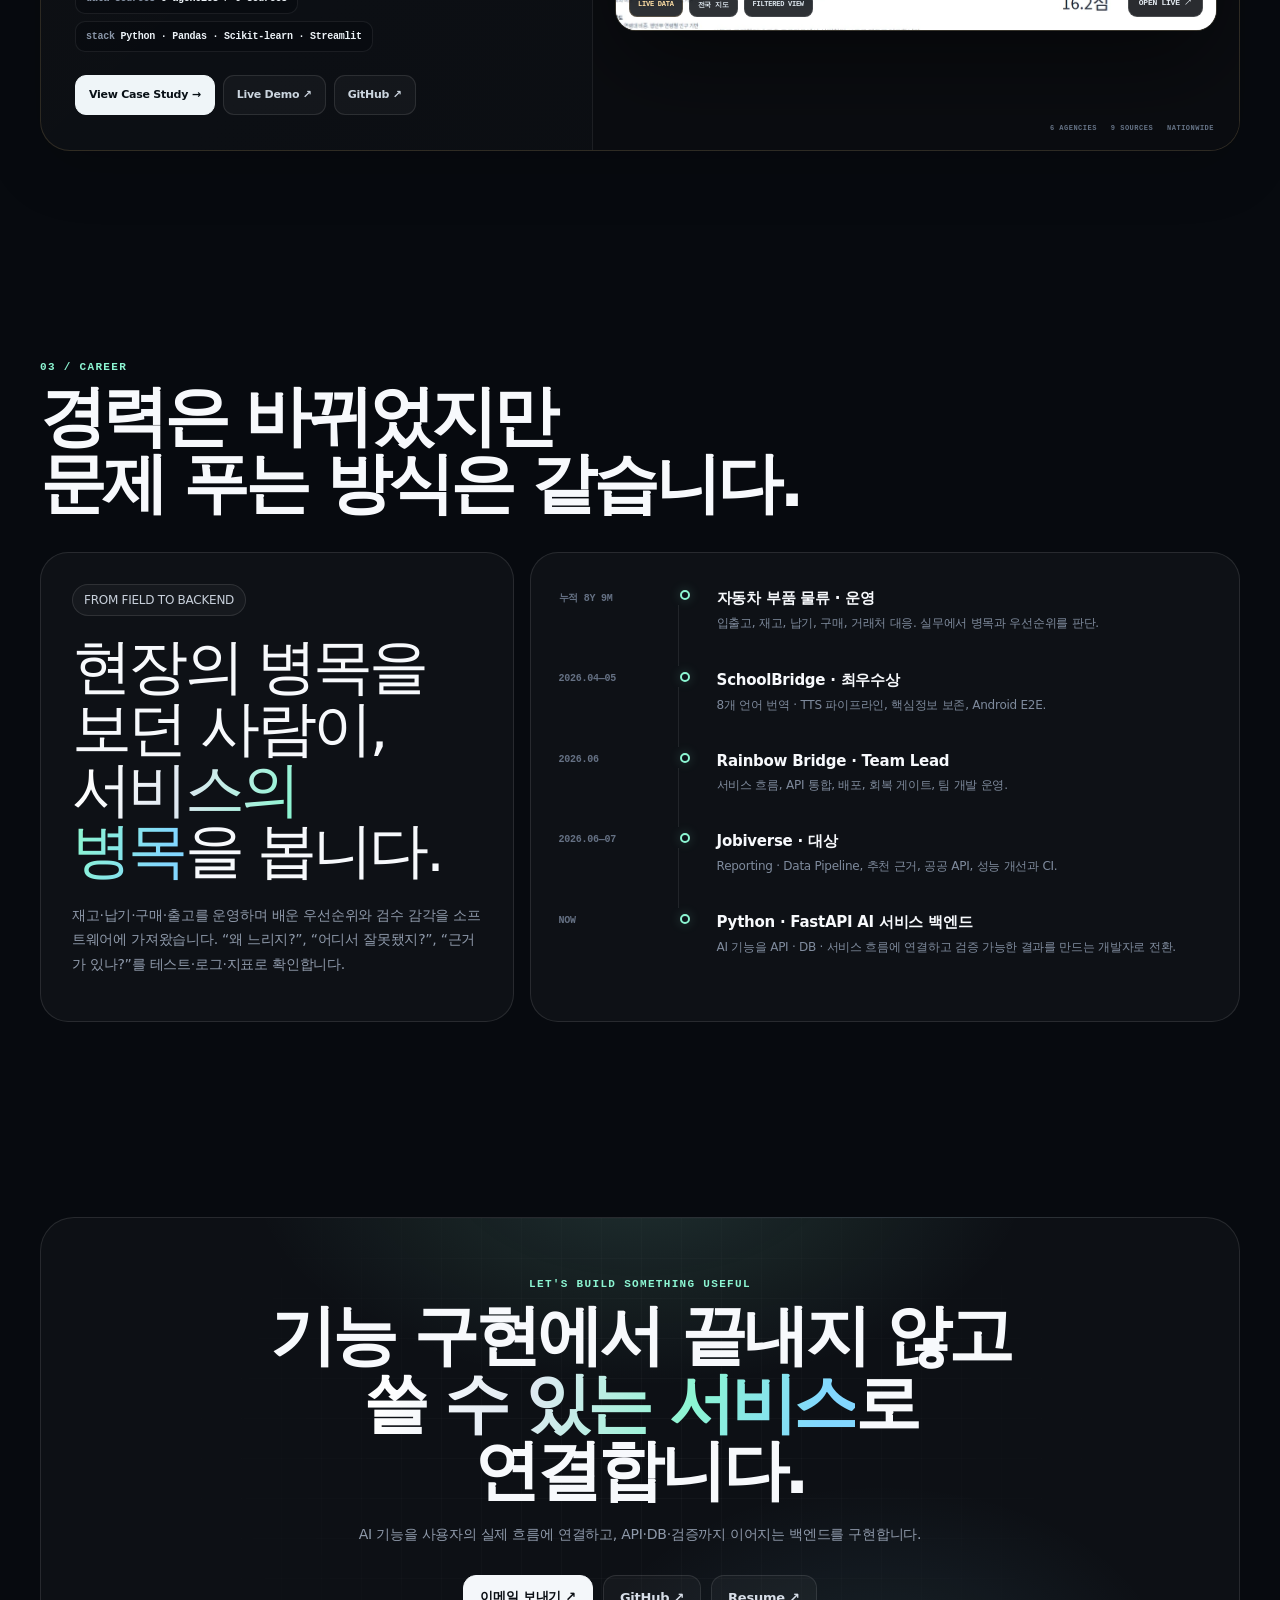
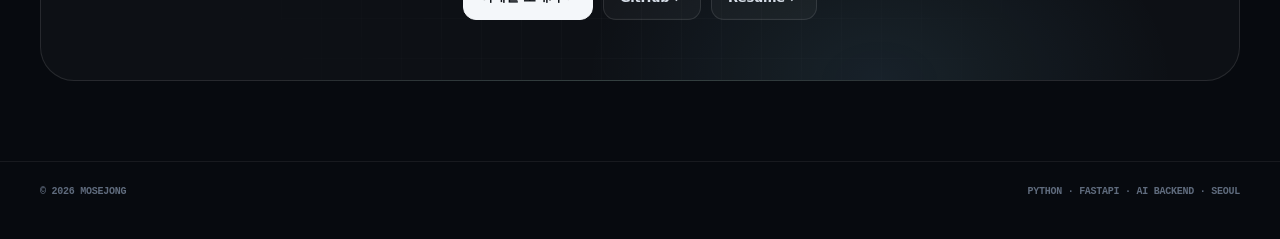
==== commit 76dcf976: "fix: harden mobile typography and prevent awkward clipping" ====
--- a/index.html
+++ b/index.html
@@ -478,7 +478,6 @@
     @media(max-width:980px){.project-real{grid-template-columns:1fr}.real-project-visual{border-left:0;border-top:1px solid rgba(255,255,255,.075);min-height:500px}}
     @media(max-width:680px){.project-real .project-copy{padding:25px 22px 28px}.real-project-visual{min-height:390px;padding:38px 15px 20px}.single-real-screen,.phone-demo,.live-frame-wrap{width:100%;height:320px;max-height:320px}.single-real-screen img{max-height:320px}.phone-demo img{height:100%}}
 
-
     /* Captured project visuals v4 */
     .school-capture-visual,.procurement-capture-visual{min-height:590px}
     .school-shot-stage{position:relative;z-index:2;width:100%;height:465px;display:flex;align-items:center;justify-content:center;perspective:1200px}
@@ -499,8 +498,6 @@
     @media(max-width:980px){.school-capture-visual,.procurement-capture-visual{min-height:530px}.school-shot-stage{height:420px}.browser-capture{height:410px}}
     @media(max-width:680px){.school-capture-visual,.procurement-capture-visual{min-height:400px}.school-shot-stage{height:305px}.school-shot{width:92%}.parent-shot{transform:translate(-18px,-14px)}.teacher-shot{width:68%;transform:translate(72px,82px) rotateZ(2deg)}.browser-capture{width:100%;height:310px}.browser-capture-bar{height:36px}.browser-capture-body{height:calc(100% - 36px)}}
 
-
-
     /* Portfolio v1.0 visual polish */
     .project-list{gap:24px}
     .project{box-shadow:0 18px 60px rgba(0,0,0,.16)}
@@ -602,7 +599,6 @@
       .dashboard-badges{left:8px;bottom:8px;max-width:72%}
     }
 
-
     /* PERF_V12_START */
     .media-video{width:100%;height:100%;display:block;object-fit:cover;object-position:center top;background:#0a0e14}
     .single-real-screen .media-video,.phone-demo .media-video{object-fit:contain}
@@ -610,7 +606,6 @@
 
     /* PERF_V12_A11Y */
     a:focus-visible,button:focus-visible{outline:2px solid var(--mint);outline-offset:3px}
-
 
     /* v1.6 — recruiter scanability */
     .work-principles{display:grid;grid-template-columns:repeat(3,1fr);gap:12px;margin:-2px 0 22px}
@@ -633,6 +628,47 @@
     @media(max-width:980px){.project:before{right:24px;top:18px}.work-principles{grid-template-columns:1fr 1fr}.work-principle:last-child{grid-column:span 2}}
     @media(max-width:680px){.work-principles{grid-template-columns:1fr}.work-principle:last-child{grid-column:auto}.work-principle{min-height:0}.scan-grid{grid-template-columns:1fr}.scan-grid .role-box{min-height:0}.project:before{font-size:68px;right:18px;top:13px}}
 
+    /* v1.7 — responsive typography / clipping defense */
+    .manifesto-title,.section-top h2,.project h3,.award-title,.cta h2{
+      word-break:keep-all;
+      overflow-wrap:break-word;
+    }
+    .metric,.role-box strong,.origin-note strong,.work-principle span,.time-content strong,.time-content p{
+      max-width:100%;
+      overflow-wrap:anywhere;
+    }
+    @media(max-width:980px){
+      .manifesto{min-height:auto;gap:34px}
+      .manifesto-title{font-size:clamp(36px,5.4vw,48px);line-height:1.09;letter-spacing:-.048em}
+    }
+    @media(max-width:680px){
+      .manifesto{padding:24px 20px;min-height:0;gap:24px}
+      .manifesto-title{font-size:clamp(29px,7vw,32px);line-height:1.13;letter-spacing:-.038em;margin-top:16px}
+      .manifesto p{margin:0;font-size:14px;line-height:1.72;word-break:keep-all;overflow-wrap:break-word}
+      .section-top h2{font-size:clamp(32px,9vw,40px);line-height:1.1;letter-spacing:-.043em}
+      .impact{font-size:clamp(36px,10.5vw,50px);line-height:1.05;letter-spacing:-.05em;overflow-wrap:anywhere}
+      .award-title{font-size:21px;line-height:1.23;letter-spacing:-.032em}
+      .project h3,.project-featured-real h3{font-size:clamp(33px,9.2vw,40px);line-height:1.08;letter-spacing:-.042em}
+      .project-copy p,.section-note,.bento-copy,.work-principle span{word-break:keep-all;overflow-wrap:break-word}
+      .metric{white-space:normal;line-height:1.45}
+      .scan-grid .role-box strong{line-height:1.55}
+      .origin-note strong{line-height:1.6}
+      .cta-box{min-height:0;padding:46px 18px}
+      .cta h2{font-size:clamp(30px,8.7vw,38px);line-height:1.12;letter-spacing:-.04em}
+      .node{grid-template-columns:36px minmax(0,1fr) auto;gap:10px;padding:14px}
+      .node-icon{width:36px;height:36px}
+      .node strong{font-size:12px;line-height:1.3}
+      .node small{font-size:9px;overflow-wrap:anywhere}
+      .node-state{font-size:9px;padding:5px 6px}
+    }
+    @media(max-width:420px){
+      .hero h1{font-size:clamp(31px,8.6vw,38px);line-height:1.1;letter-spacing:-.035em}
+      .manifesto-title{font-size:29px}
+      .project h3,.project-featured-real h3{font-size:clamp(31px,9vw,36px)}
+      .impact{font-size:clamp(34px,10vw,44px)}
+      .visual-caption{flex-wrap:wrap;justify-content:flex-end;line-height:1.4}
+    }
+
   </style>
 <!-- SEO_V11_START --><meta name="author" content="모세종"><link rel="canonical" href="https://mosejong.github.io/"><link rel="icon" href="/assets/favicon.svg" type="image/svg+xml"><meta property="og:type" content="website"><meta property="og:url" content="https://mosejong.github.io/"><meta property="og:image" content="https://mosejong.github.io/assets/og/portfolio.png"><meta property="og:image:width" content="1200"><meta property="og:image:height" content="630"><meta property="og:locale" content="ko_KR"><meta name="twitter:card" content="summary_large_image"><meta name="twitter:title" content="모세종 | Python · FastAPI AI 서비스 백엔드 개발자"><meta name="twitter:description" content="물류·운영 경험을 바탕으로 Python · FastAPI로 API, DB, AI 기능을 연결하고 테스트와 수치로 검증하는 AI 백엔드 개발자 모세종의 포트폴리오."><meta name="twitter:image" content="https://mosejong.github.io/assets/og/portfolio.png"><script type="application/ld+json">{"@context":"https://schema.org","@type":"Person","name":"모세종","url":"https://mosejong.github.io/","sameAs":["https://github.com/mosejong"],"jobTitle":"Python · FastAPI AI 서비스 백엔드 개발자","knowsAbout":["Python","FastAPI","PostgreSQL","Redis","RAG","LLM Integration","Docker","pytest","GitHub Actions"]}</script><!-- SEO_V11_END --></head>
 <body>
@@ -651,7 +687,6 @@
       </div>
     </div>
   </nav>
-
 
   <aside class="awards-dock" id="awardsDock" aria-label="Awards and certificates">
     <button class="awards-tab" id="awardsTab" type="button" aria-expanded="false" aria-controls="awardsPanel">
@@ -1136,4 +1171,4 @@
 
   </script>
 <!-- PERF_V12_VIDEO --><script>(()=>{const q=window.matchMedia('(prefers-reduced-motion: reduce)');const v=[...document.querySelectorAll('video[data-demo-video]')];if(!v.length)return;const stop=()=>v.forEach(x=>{x.pause();try{x.currentTime=0}catch(_){}});if(q.matches){stop();return}if(!('IntersectionObserver'in window)){v.forEach(x=>x.play().catch(()=>{}));return}const o=new IntersectionObserver(e=>e.forEach(({target:t,isIntersecting:i})=>{if(i)t.play().catch(()=>{});else t.pause()}),{rootMargin:'150px 0px',threshold:.05});v.forEach(x=>o.observe(x));q.addEventListener?.('change',e=>{if(e.matches){o.disconnect();stop()}})})();</script></body>
-</html>
+</html>
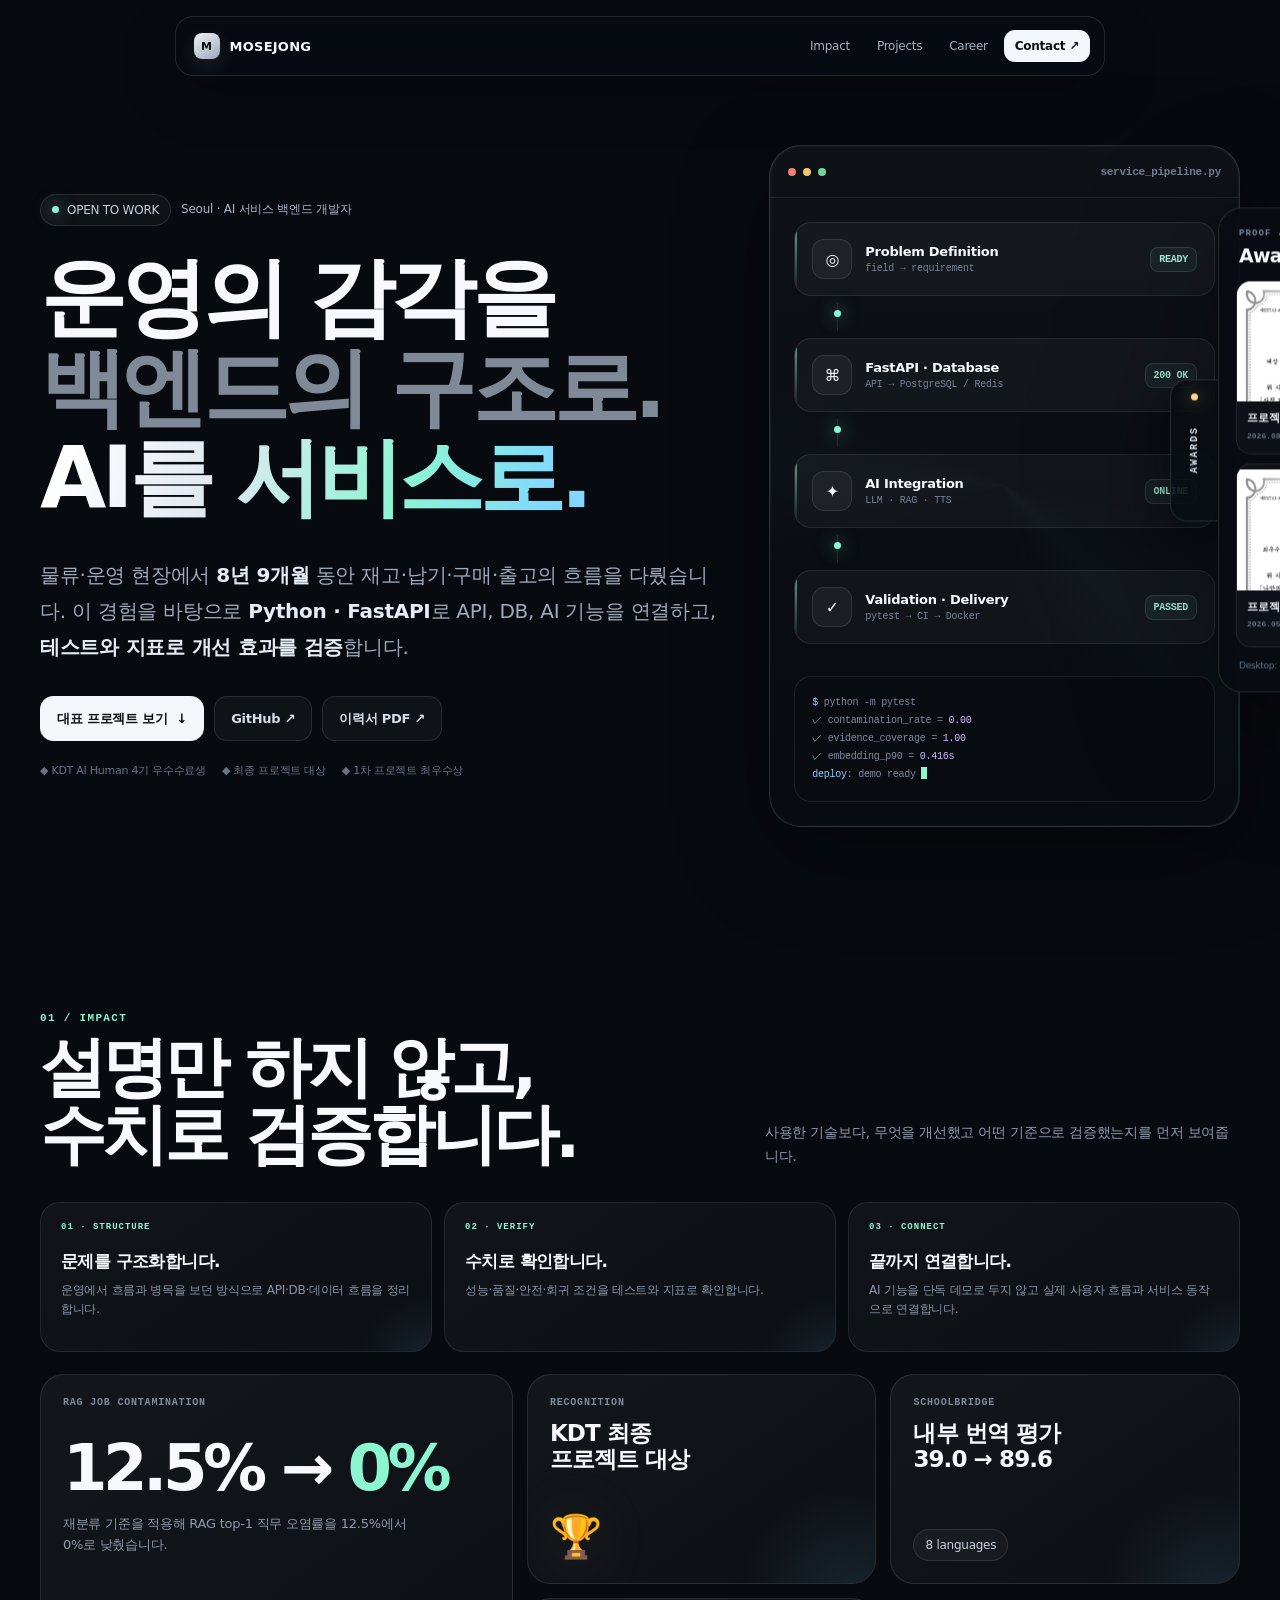
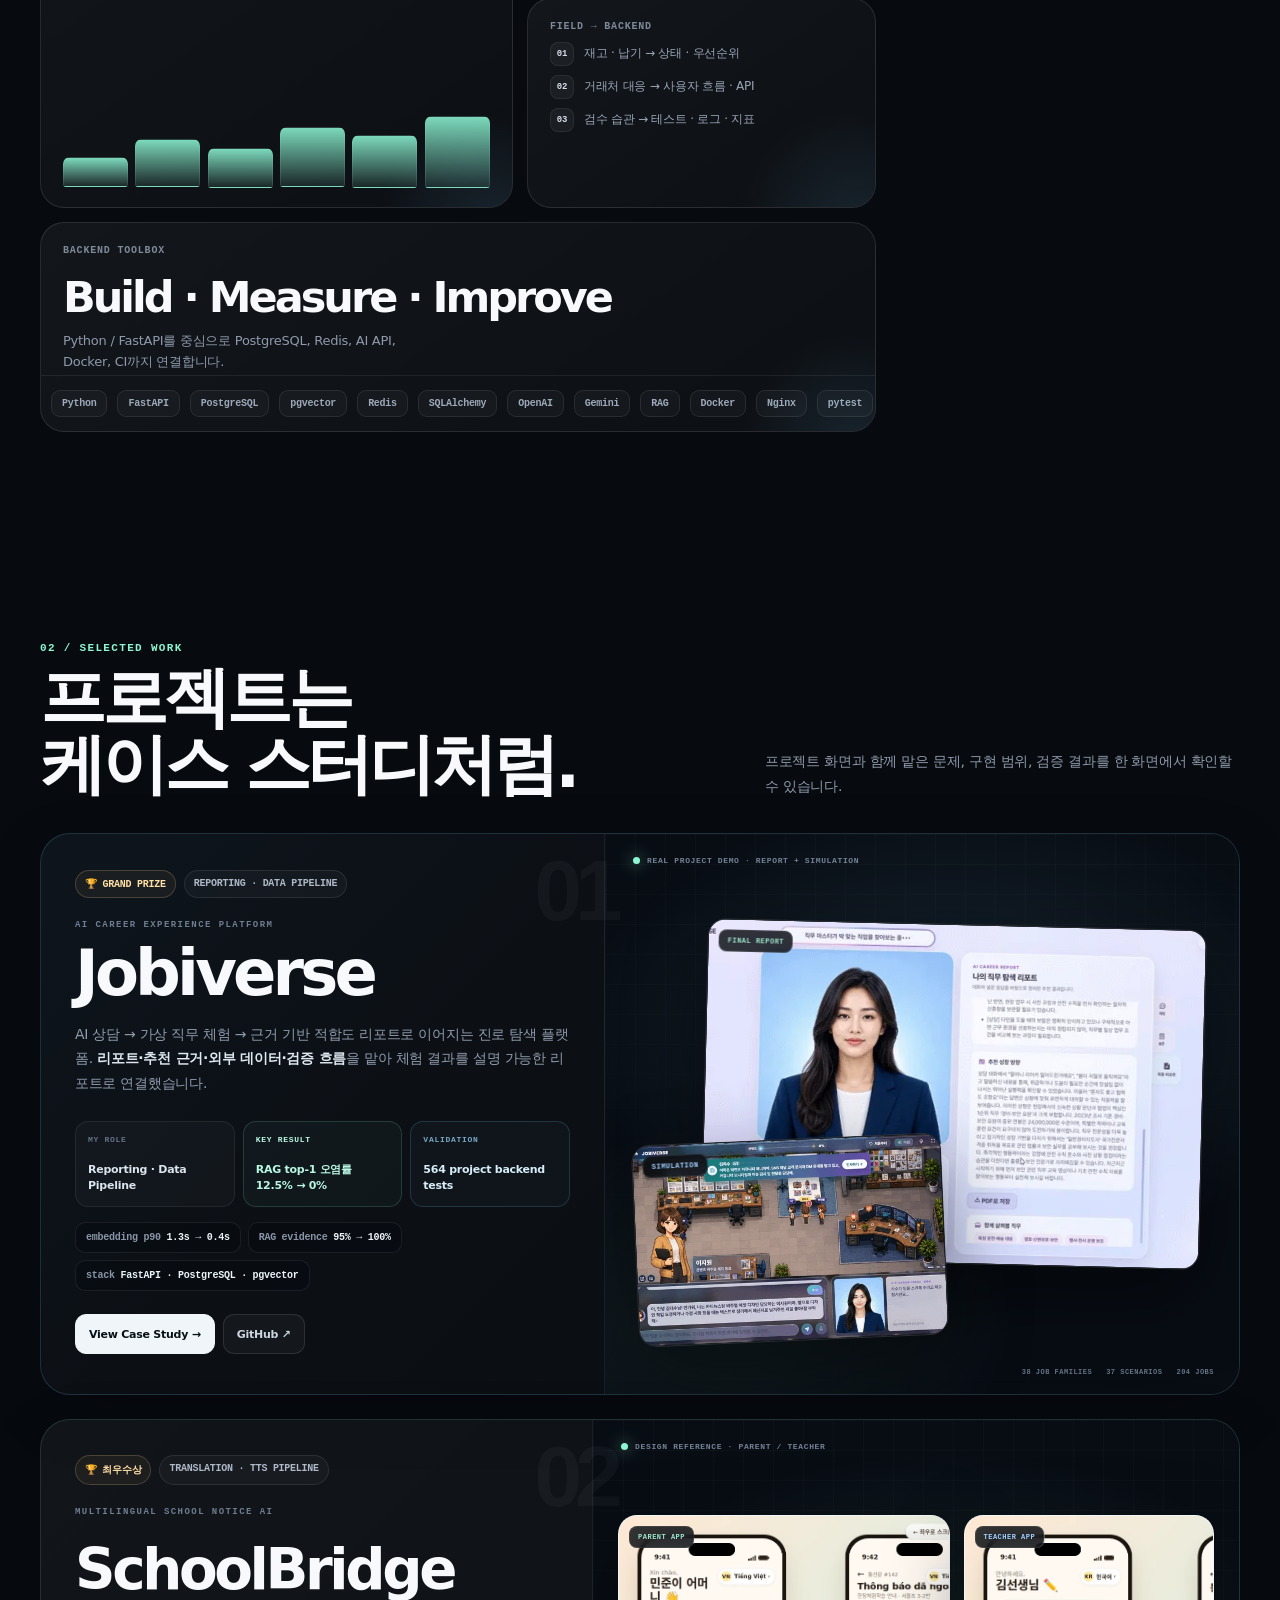
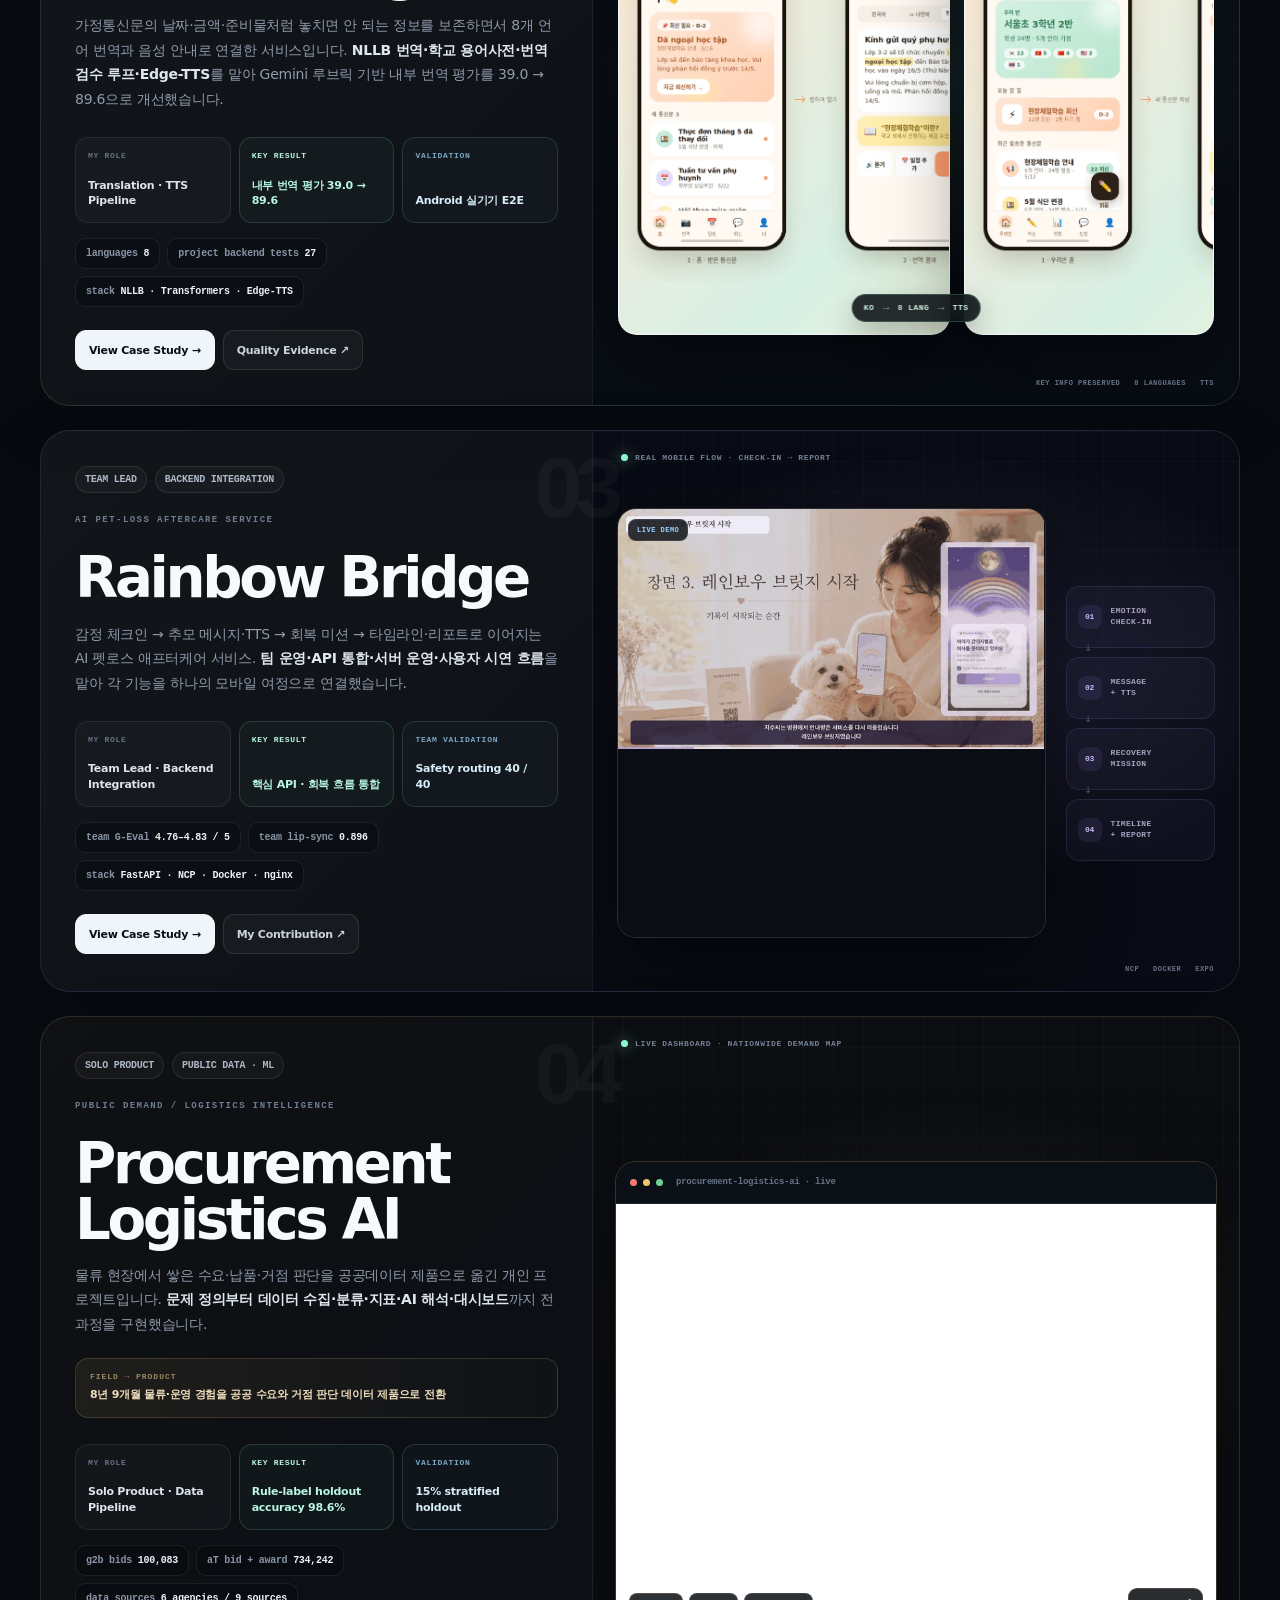
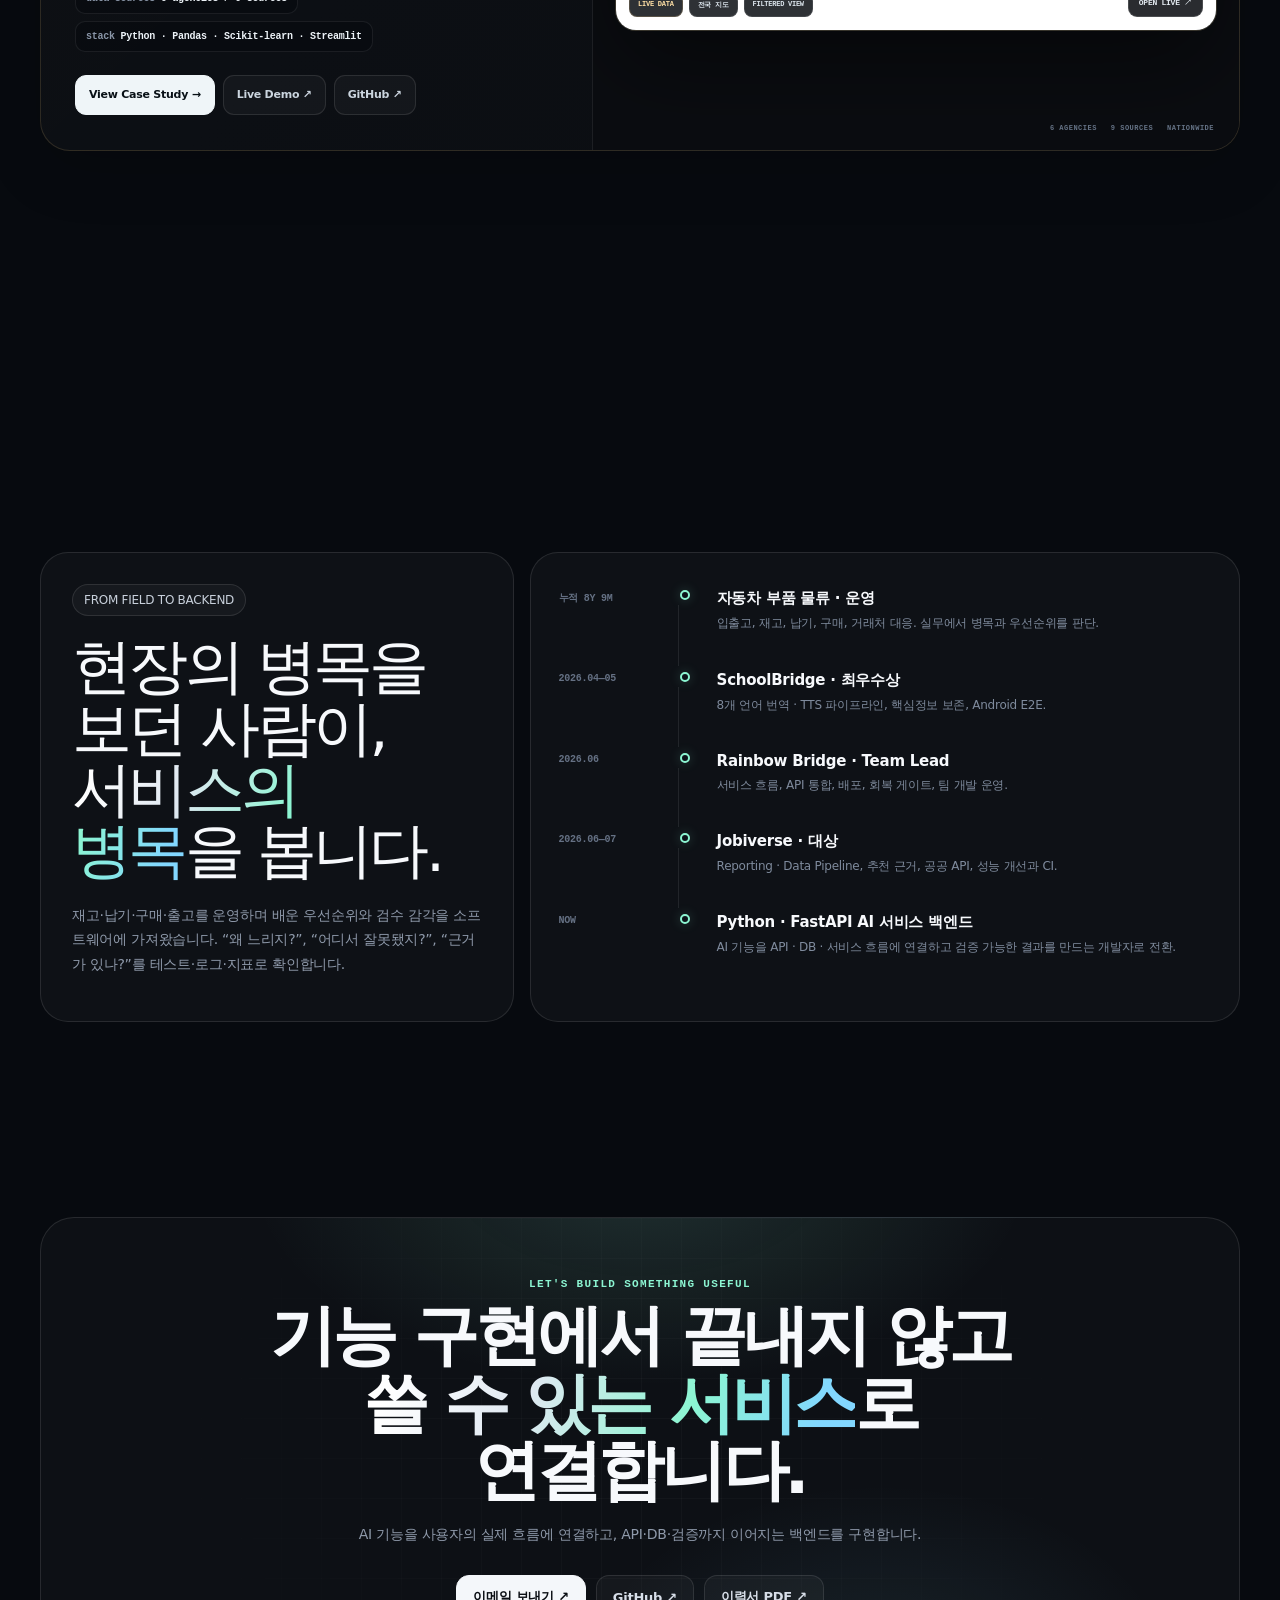
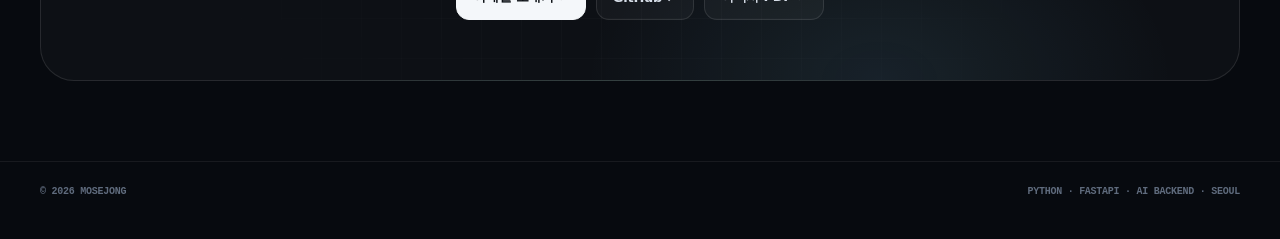
==== commit c0541f8c: "copy: rename resume buttons to 이력서 PDF" ====
--- a/index.html
+++ b/index.html
@@ -747,7 +747,7 @@
           <div class="hero-actions reveal">
             <a class="btn primary" href="#projects">대표 프로젝트 보기 <span>↓</span></a>
             <a class="btn ghost" href="https://github.com/mosejong" target="_blank" rel="noreferrer">GitHub ↗</a>
-            <a class="btn ghost" href="https://github.com/mosejong/mosejong/raw/main/assets/%EB%AA%A8%EC%84%B8%EC%A2%85_%EC%9D%B4%EB%A0%A5%EC%84%9C.pdf" target="_blank" rel="noreferrer">Resume PDF ↗</a>
+            <a class="btn ghost" href="https://github.com/mosejong/mosejong/raw/main/assets/%EB%AA%A8%EC%84%B8%EC%A2%85_%EC%9D%B4%EB%A0%A5%EC%84%9C.pdf" target="_blank" rel="noreferrer">이력서 PDF ↗</a>
           </div>
           <div class="micro reveal">
             <span>◆ KDT AI Human 4기 우수수료생</span>
@@ -1092,7 +1092,7 @@
             <div class="hero-actions" style="justify-content:center">
               <a class="btn primary" href="mailto:ahtpwhd95@gmail.com">이메일 보내기 ↗</a>
               <a class="btn ghost" href="https://github.com/mosejong" target="_blank" rel="noreferrer">GitHub ↗</a>
-              <a class="btn ghost" href="https://github.com/mosejong/mosejong/raw/main/assets/%EB%AA%A8%EC%84%B8%EC%A2%85_%EC%9D%B4%EB%A0%A5%EC%84%9C.pdf" target="_blank" rel="noreferrer">Resume ↗</a>
+              <a class="btn ghost" href="https://github.com/mosejong/mosejong/raw/main/assets/%EB%AA%A8%EC%84%B8%EC%A2%85_%EC%9D%B4%EB%A0%A5%EC%84%9C.pdf" target="_blank" rel="noreferrer">이력서 PDF ↗</a>
             </div>
           </div>
         </div>
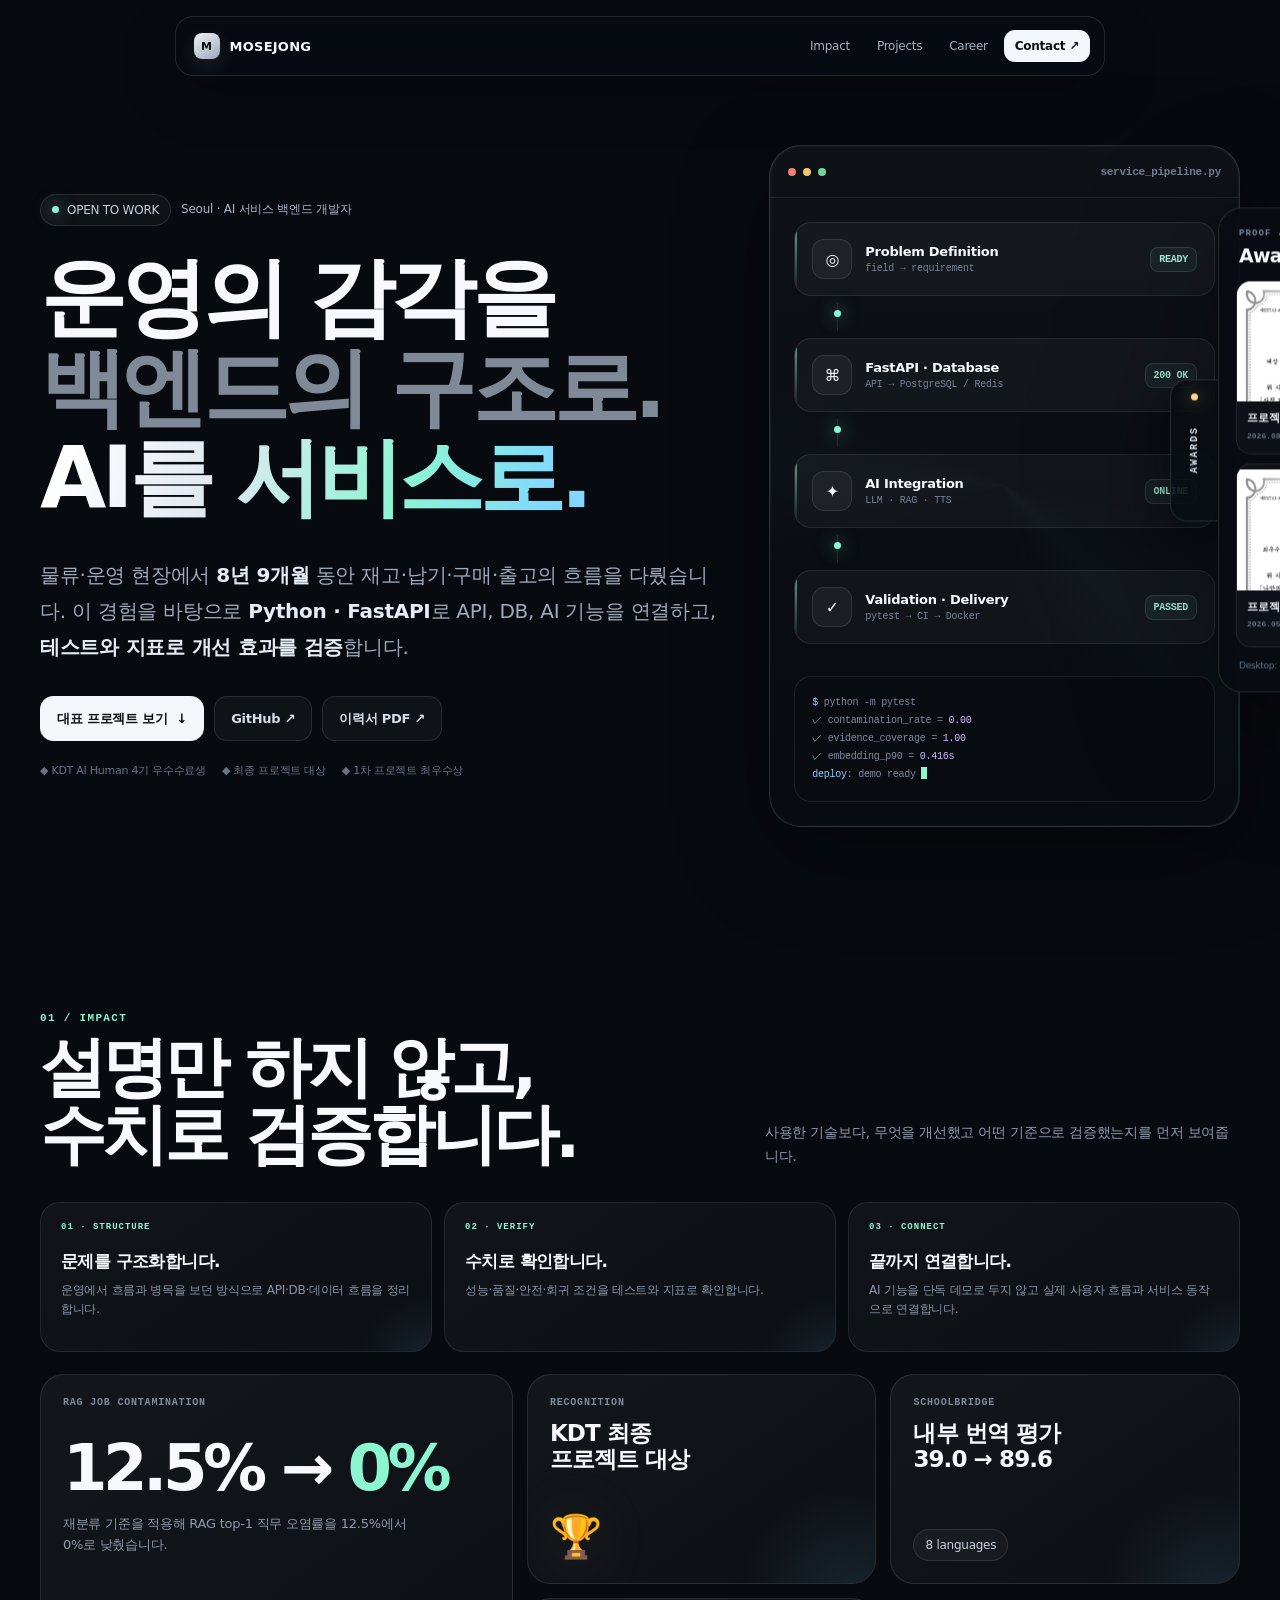
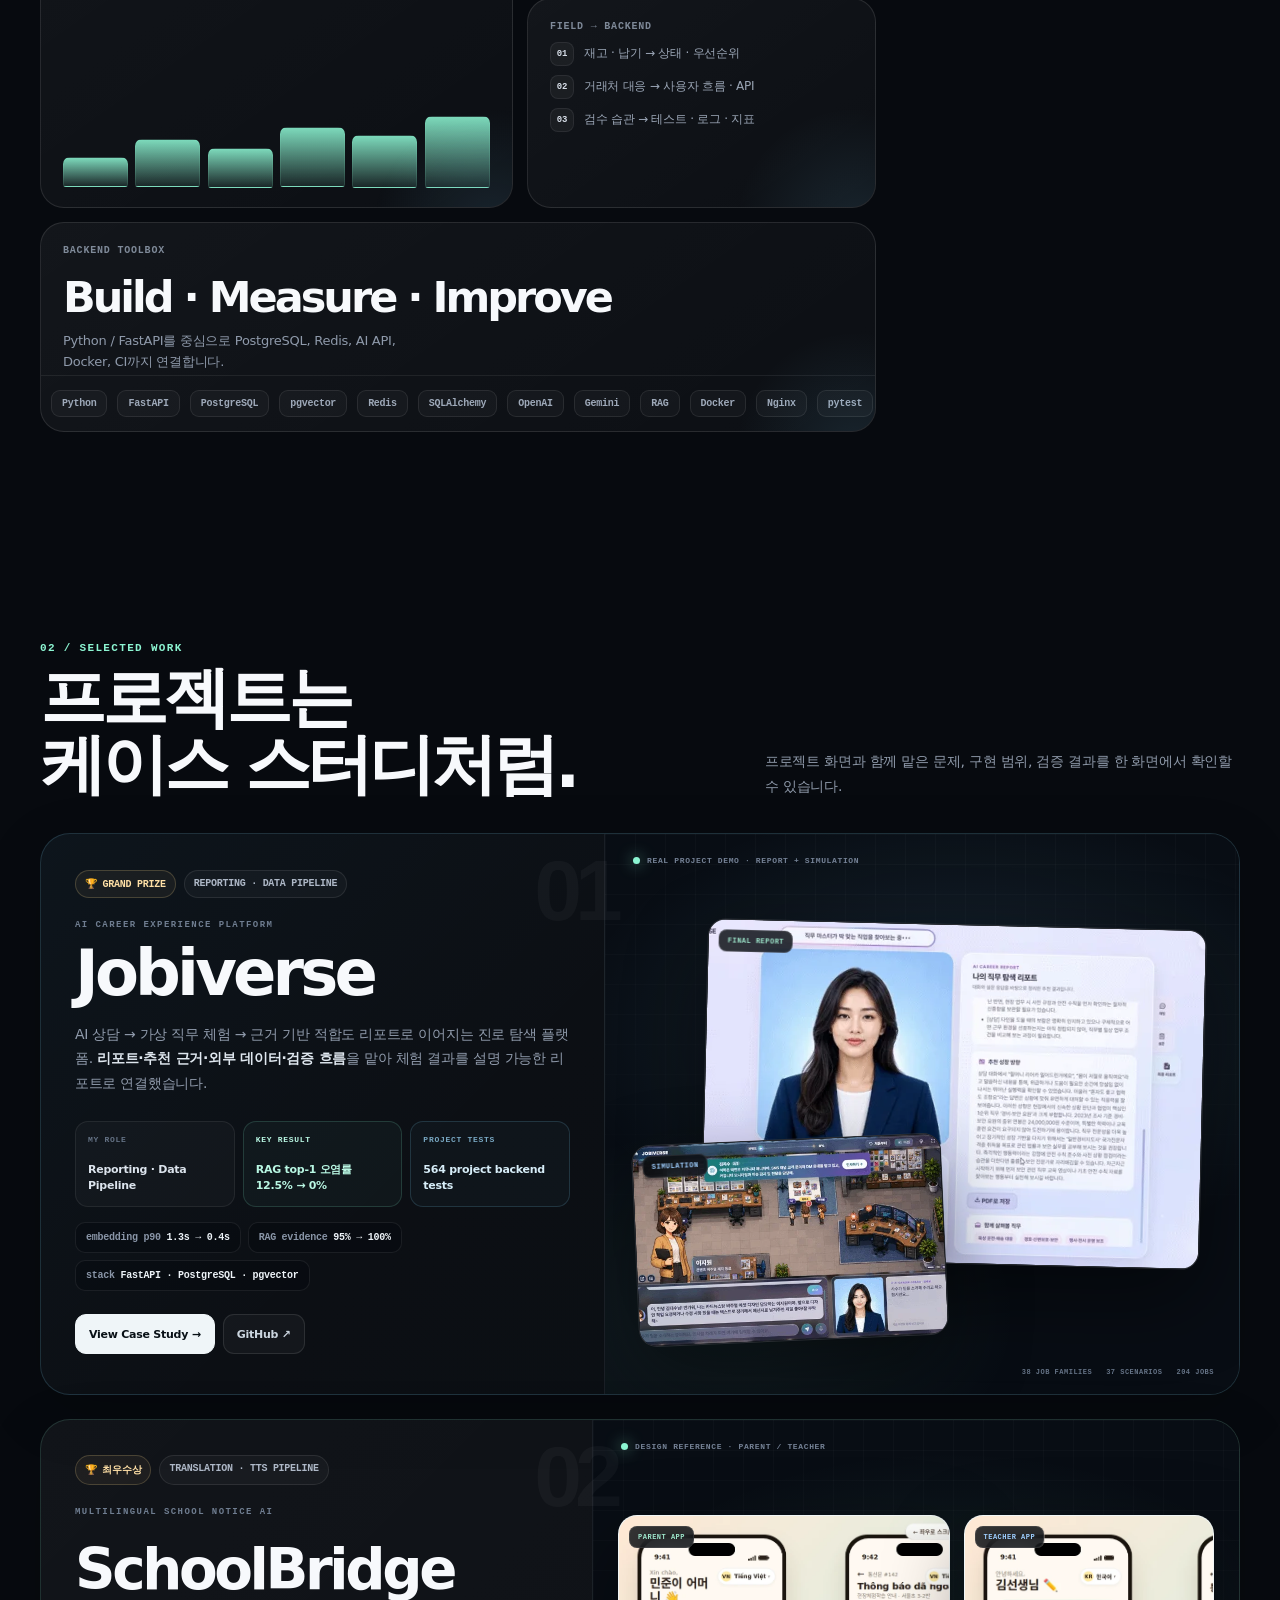
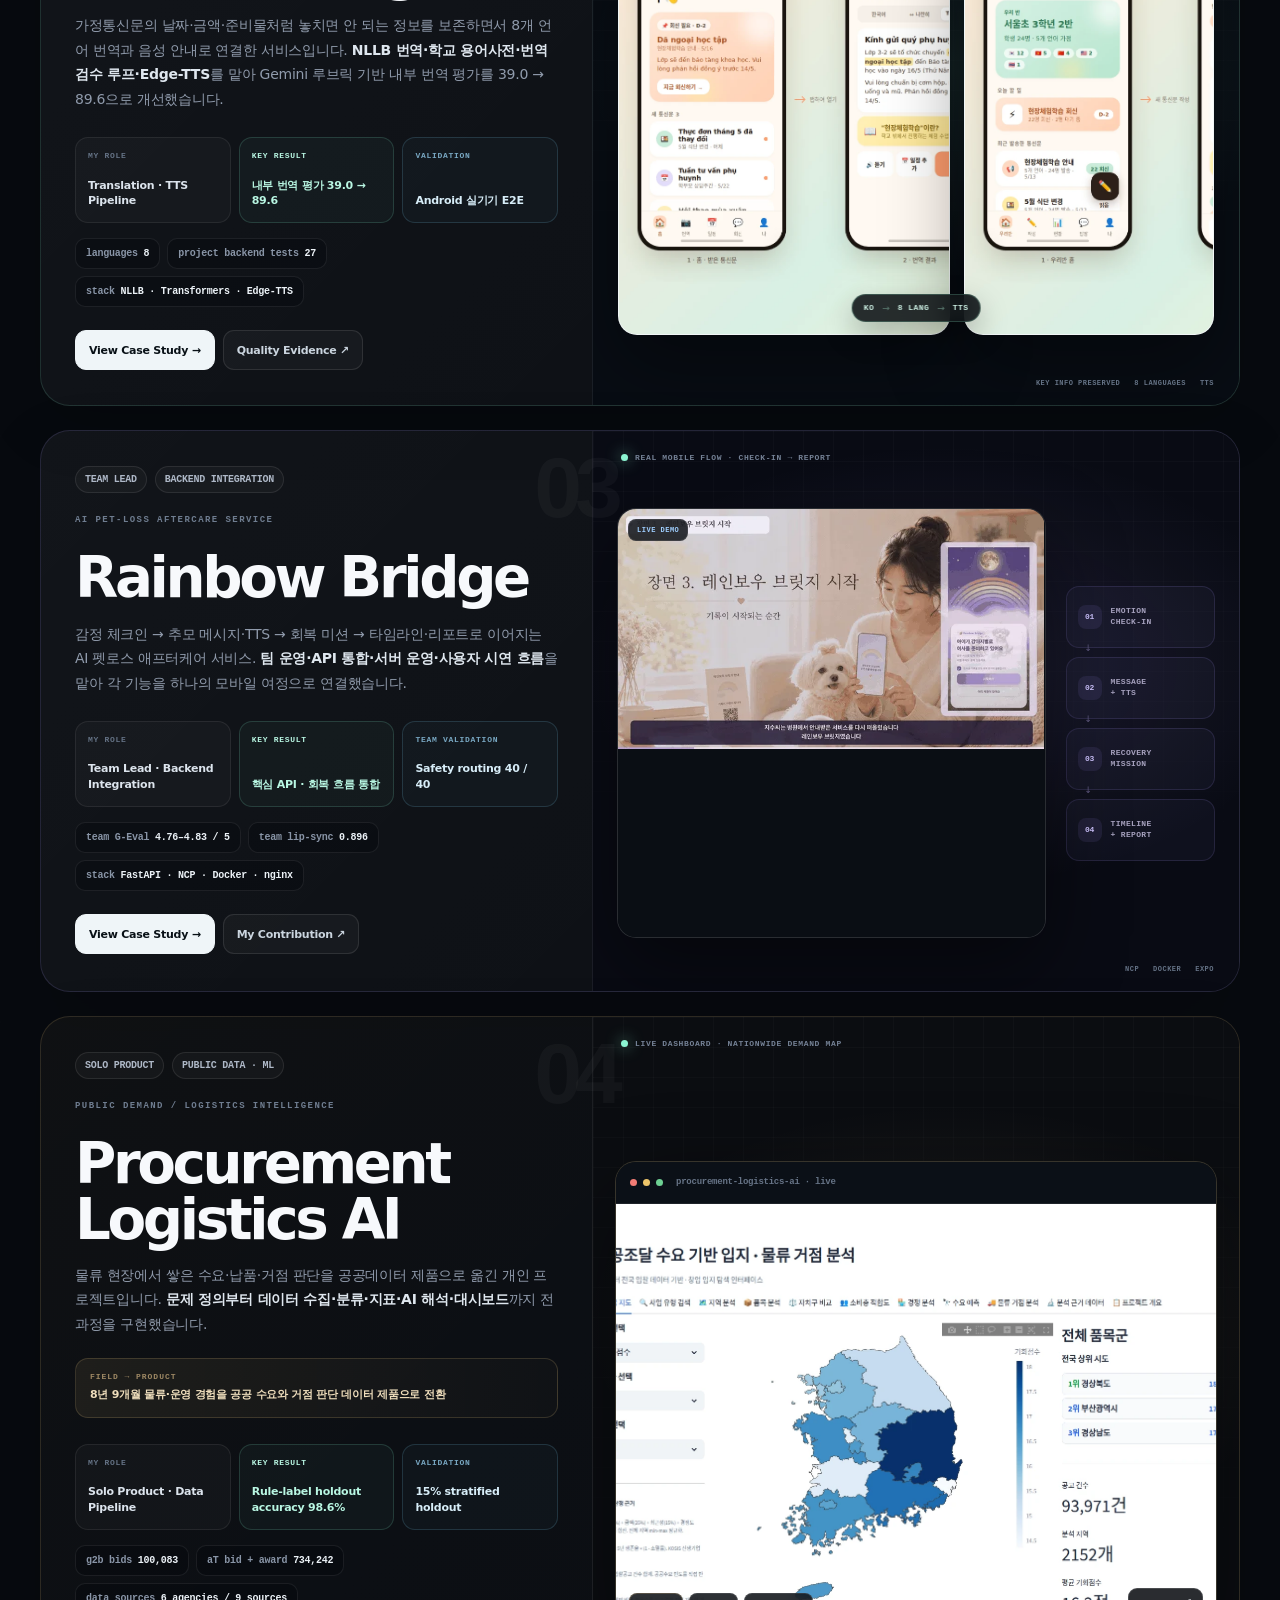
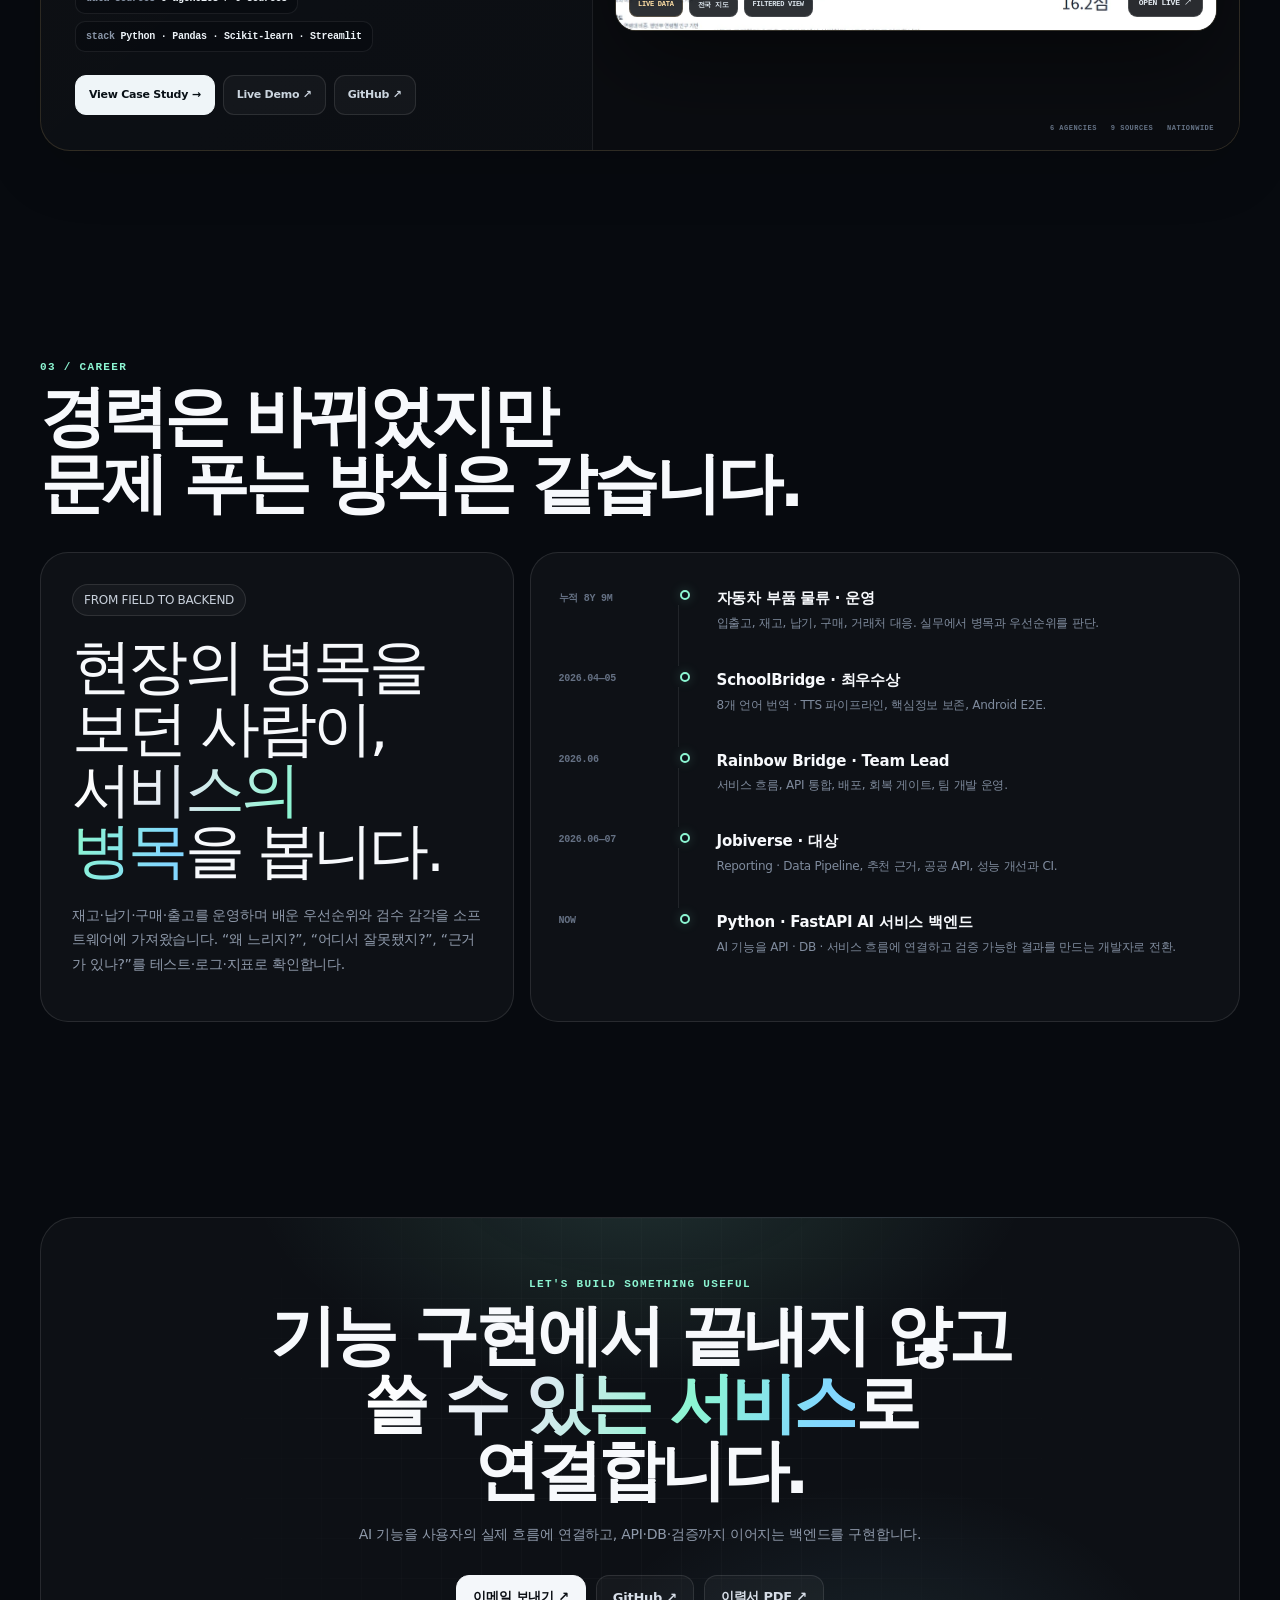
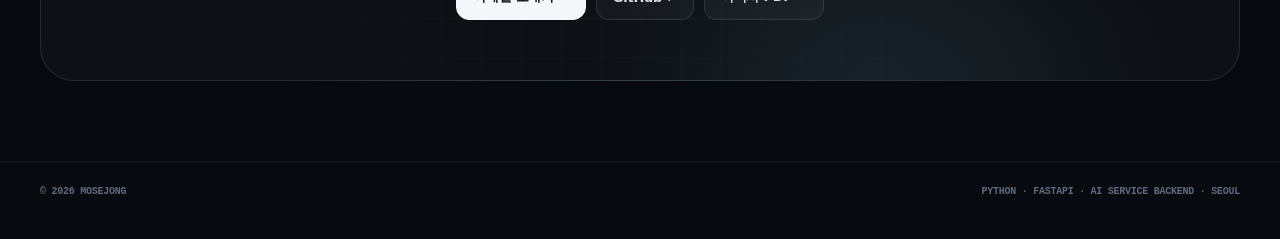
==== commit 153e15be: "copy: finalize recruiter-facing labels" ====
--- a/index.html
+++ b/index.html
@@ -4,9 +4,9 @@
   <meta charset="utf-8" />
   <meta name="viewport" content="width=device-width,initial-scale=1,viewport-fit=cover" />
   <meta name="theme-color" content="#070a0f" />
-  <meta name="description" content="물류·운영 경험을 바탕으로 Python · FastAPI로 API, DB, AI 기능을 연결하고 테스트와 수치로 검증하는 AI 백엔드 개발자 모세종의 포트폴리오." />
+  <meta name="description" content="물류·운영 경험을 바탕으로 Python · FastAPI로 API, DB, AI 기능을 연결하고 테스트와 수치로 검증하는 AI 서비스 백엔드 개발자 모세종의 포트폴리오." />
   <meta property="og:title" content="모세종 | Python · FastAPI AI 서비스 백엔드 개발자" />
-  <meta property="og:description" content="물류·운영 경험을 바탕으로 Python · FastAPI로 API, DB, AI 기능을 연결하고 테스트와 수치로 검증하는 AI 백엔드 개발자 포트폴리오." />
+  <meta property="og:description" content="물류·운영 경험을 바탕으로 Python · FastAPI로 API, DB, AI 기능을 연결하고 테스트와 수치로 검증하는 AI 서비스 백엔드 개발자 포트폴리오." />
   <title>모세종 | Python · FastAPI AI 서비스 백엔드 개발자</title>
 
   <style>
@@ -670,7 +670,7 @@
     }
 
   </style>
-<!-- SEO_V11_START --><meta name="author" content="모세종"><link rel="canonical" href="https://mosejong.github.io/"><link rel="icon" href="/assets/favicon.svg" type="image/svg+xml"><meta property="og:type" content="website"><meta property="og:url" content="https://mosejong.github.io/"><meta property="og:image" content="https://mosejong.github.io/assets/og/portfolio.png"><meta property="og:image:width" content="1200"><meta property="og:image:height" content="630"><meta property="og:locale" content="ko_KR"><meta name="twitter:card" content="summary_large_image"><meta name="twitter:title" content="모세종 | Python · FastAPI AI 서비스 백엔드 개발자"><meta name="twitter:description" content="물류·운영 경험을 바탕으로 Python · FastAPI로 API, DB, AI 기능을 연결하고 테스트와 수치로 검증하는 AI 백엔드 개발자 모세종의 포트폴리오."><meta name="twitter:image" content="https://mosejong.github.io/assets/og/portfolio.png"><script type="application/ld+json">{"@context":"https://schema.org","@type":"Person","name":"모세종","url":"https://mosejong.github.io/","sameAs":["https://github.com/mosejong"],"jobTitle":"Python · FastAPI AI 서비스 백엔드 개발자","knowsAbout":["Python","FastAPI","PostgreSQL","Redis","RAG","LLM Integration","Docker","pytest","GitHub Actions"]}</script><!-- SEO_V11_END --></head>
+<!-- SEO_V11_START --><meta name="author" content="모세종"><link rel="canonical" href="https://mosejong.github.io/"><link rel="icon" href="/assets/favicon.svg" type="image/svg+xml"><meta property="og:type" content="website"><meta property="og:url" content="https://mosejong.github.io/"><meta property="og:image" content="https://mosejong.github.io/assets/og/portfolio.png"><meta property="og:image:width" content="1200"><meta property="og:image:height" content="630"><meta property="og:locale" content="ko_KR"><meta name="twitter:card" content="summary_large_image"><meta name="twitter:title" content="모세종 | Python · FastAPI AI 서비스 백엔드 개발자"><meta name="twitter:description" content="물류·운영 경험을 바탕으로 Python · FastAPI로 API, DB, AI 기능을 연결하고 테스트와 수치로 검증하는 AI 서비스 백엔드 개발자 모세종의 포트폴리오."><meta name="twitter:image" content="https://mosejong.github.io/assets/og/portfolio.png"><script type="application/ld+json">{"@context":"https://schema.org","@type":"Person","name":"모세종","url":"https://mosejong.github.io/","sameAs":["https://github.com/mosejong"],"jobTitle":"Python · FastAPI AI 서비스 백엔드 개발자","knowsAbout":["Python","FastAPI","PostgreSQL","Redis","RAG","LLM Integration","Docker","pytest","GitHub Actions"]}</script><!-- SEO_V11_END --></head>
 <body>
   <div class="page-grid"></div>
   <div class="spotlight"></div>
@@ -879,7 +879,7 @@
                 <div class="role-grid scan-grid">
                   <div class="role-box"><small>MY ROLE</small><strong>Reporting · Data Pipeline</strong></div>
                   <div class="role-box signal"><small>KEY RESULT</small><strong>RAG top-1 오염률 12.5% → 0%</strong></div>
-                  <div class="role-box proof"><small>VALIDATION</small><strong>564 project backend tests</strong></div>
+                  <div class="role-box proof"><small>PROJECT TESTS</small><strong>564 project backend tests</strong></div>
                 </div>
 
                 <div class="project-metrics supporting-metrics">
@@ -1103,7 +1103,7 @@
   <footer>
     <div class="wrap footer-in">
       <span>© 2026 MOSEJONG</span>
-      <span>PYTHON · FASTAPI · AI BACKEND · SEOUL</span>
+      <span>PYTHON · FASTAPI · AI SERVICE BACKEND · SEOUL</span>
     </div>
   </footer>
 
